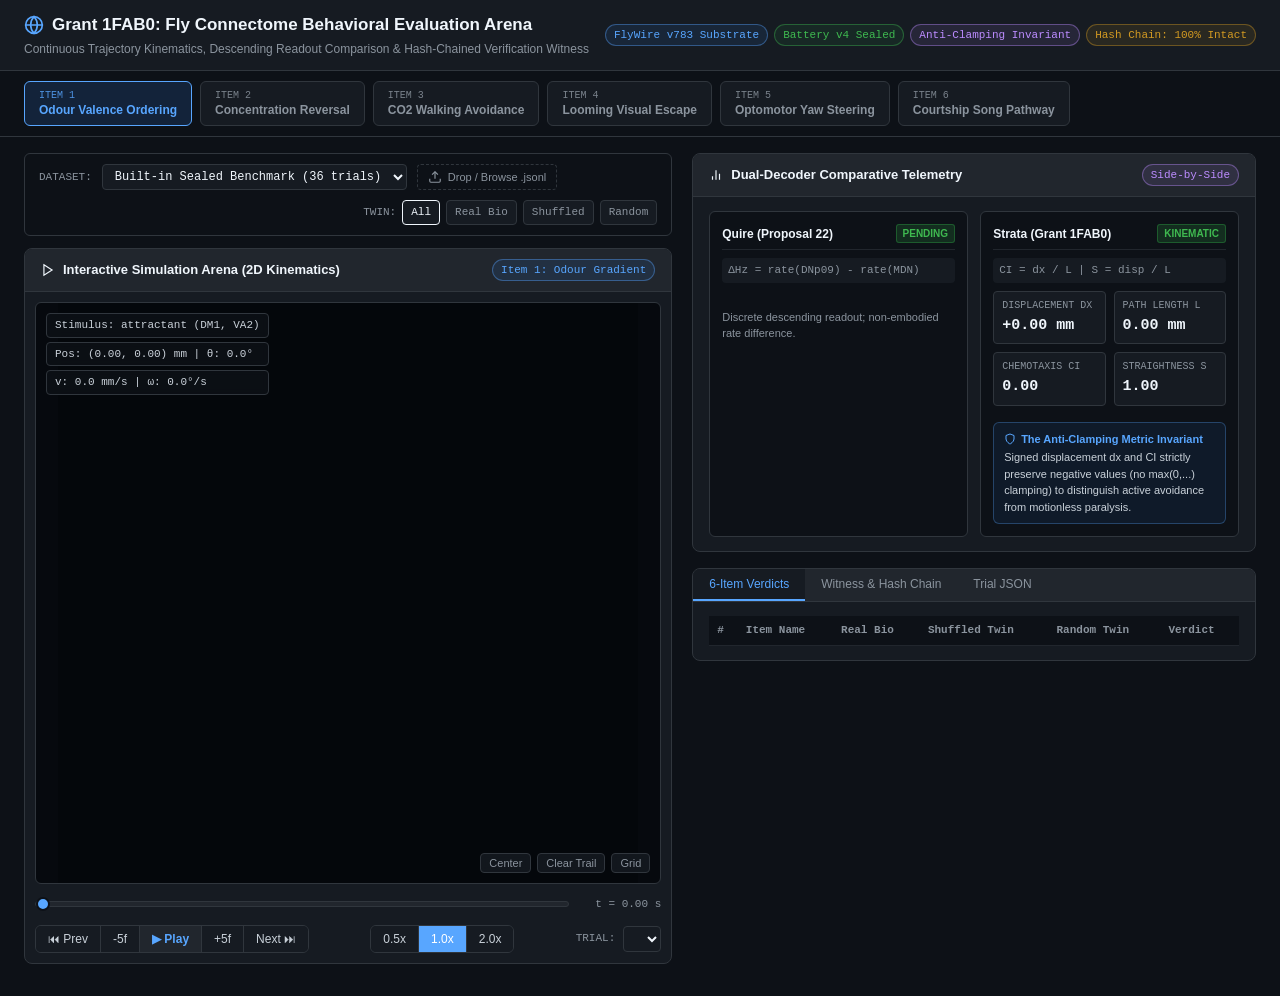
==== docs/index.html @ 79fb7b00 "feat(viewer): add standalone static web evaluation viewer and trial replayer (docs/index.html) - Imp" ====
<!DOCTYPE html>
<html lang="en">
<head>
  <meta charset="UTF-8">
  <meta name="viewport" content="width=device-width, initial-scale=1.0">
  <title>Grant 1FAB0: Fly Connectome Behavioral Evaluation Arena</title>
  <style>
    :root {
      --bg-primary: #0d1117;
      --bg-secondary: #161b22;
      --bg-tertiary: #21262d;
      --bg-elevated: #30363d;
      --border-color: #30363d;
      --border-muted: #21262d;
      --text-primary: #c9d1d9;
      --text-secondary: #8b949e;
      --text-heading: #f0f6fc;
      --accent-blue: #58a6ff;
      --accent-green: #3fb950;
      --accent-red: #f85149;
      --accent-yellow: #d29922;
      --accent-purple: #bc8cff;
      --accent-cyan: #39c5bb;
      --font-sans: -apple-system, BlinkMacSystemFont, "Segoe UI", Helvetica, Arial, sans-serif;
      --font-mono: ui-monospace, SFMono-Regular, "SF Mono", Menlo, Consolas, "Liberation Mono", monospace;
    }

    * { box-sizing: border-box; margin: 0; padding: 0; }
    body {
      background-color: var(--bg-primary);
      color: var(--text-primary);
      font-family: var(--font-sans);
      line-height: 1.5;
      font-size: 13px;
      overflow-x: hidden;
    }

    header {
      background-color: var(--bg-secondary);
      border-bottom: 1px solid var(--border-color);
      padding: 12px 24px;
      display: flex;
      justify-content: space-between;
      align-items: center;
      flex-wrap: wrap;
      gap: 12px;
    }

    .header-titles h1 {
      font-size: 17px;
      font-weight: 600;
      color: var(--text-heading);
      display: flex;
      align-items: center;
      gap: 8px;
    }
    .header-titles p {
      font-size: 12px;
      color: var(--text-secondary);
      margin-top: 2px;
    }

    .badges {
      display: flex;
      gap: 6px;
      flex-wrap: wrap;
      align-items: center;
    }
    .badge {
      font-size: 11px;
      font-family: var(--font-mono);
      padding: 2px 8px;
      border-radius: 12px;
      border: 1px solid var(--border-color);
      background: var(--bg-tertiary);
      color: var(--text-secondary);
      display: inline-flex;
      align-items: center;
      gap: 5px;
    }
    .badge-blue { border-color: rgba(88, 166, 255, 0.4); color: var(--accent-blue); background: rgba(56, 139, 253, 0.1); }
    .badge-green { border-color: rgba(63, 185, 80, 0.4); color: var(--accent-green); background: rgba(46, 160, 67, 0.1); }
    .badge-purple { border-color: rgba(188, 140, 255, 0.4); color: var(--accent-purple); background: rgba(188, 140, 255, 0.1); }
    .badge-yellow { border-color: rgba(210, 153, 34, 0.4); color: var(--accent-yellow); background: rgba(210, 153, 34, 0.1); }

    /* Top Item Navigation */
    .item-nav {
      background-color: var(--bg-primary);
      border-bottom: 1px solid var(--border-color);
      padding: 10px 24px;
      display: flex;
      gap: 8px;
      overflow-x: auto;
      white-space: nowrap;
    }
    .item-btn {
      background: var(--bg-secondary);
      border: 1px solid var(--border-color);
      color: var(--text-secondary);
      padding: 8px 14px;
      border-radius: 6px;
      cursor: pointer;
      font-size: 12px;
      font-weight: 500;
      transition: all 0.15s ease;
      display: flex;
      flex-direction: column;
      align-items: flex-start;
      gap: 2px;
    }
    .item-btn:hover {
      background: var(--bg-tertiary);
      border-color: var(--text-secondary);
      color: var(--text-heading);
    }
    .item-btn.active {
      background: rgba(56, 139, 253, 0.15);
      border-color: var(--accent-blue);
      color: var(--accent-blue);
    }
    .item-btn .item-num {
      font-family: var(--font-mono);
      font-size: 10px;
      text-transform: uppercase;
      opacity: 0.85;
    }
    .item-btn .item-title {
      font-size: 12px;
      font-weight: 600;
    }

    /* Main Container */
    .container {
      max-width: 1540px;
      margin: 0 auto;
      padding: 16px 24px;
      display: grid;
      grid-template-columns: minmax(560px, 1.15fr) 1fr;
      gap: 20px;
    }

    @media (max-width: 1100px) {
      .container { grid-template-columns: 1fr; }
    }

    /* Cards */
    .card {
      background: var(--bg-secondary);
      border: 1px solid var(--border-color);
      border-radius: 8px;
      overflow: hidden;
      margin-bottom: 16px;
    }
    .card-header {
      padding: 10px 16px;
      border-bottom: 1px solid var(--border-color);
      display: flex;
      justify-content: space-between;
      align-items: center;
      background: var(--bg-tertiary);
    }
    .card-title {
      font-size: 13px;
      font-weight: 600;
      color: var(--text-heading);
      display: flex;
      align-items: center;
      gap: 8px;
    }
    .card-body {
      padding: 14px 16px;
    }

    /* Canvas Arena */
    .arena-wrapper {
      position: relative;
      background: #06090e;
      border: 1px solid var(--border-color);
      border-radius: 6px;
      overflow: hidden;
      display: flex;
      justify-content: center;
      align-items: center;
    }
    canvas#arenaCanvas {
      display: block;
      width: 100%;
      max-width: 580px;
      aspect-ratio: 1 / 1;
      background: #04070b;
      cursor: crosshair;
    }
    .arena-hud {
      position: absolute;
      top: 10px;
      left: 10px;
      pointer-events: none;
      display: flex;
      flex-direction: column;
      gap: 4px;
      font-family: var(--font-mono);
      font-size: 11px;
    }
    .hud-tag {
      background: rgba(13, 17, 23, 0.85);
      border: 1px solid var(--border-color);
      padding: 3px 8px;
      border-radius: 4px;
      color: var(--text-primary);
      backdrop-filter: blur(4px);
    }
    .arena-controls {
      position: absolute;
      bottom: 10px;
      right: 10px;
      display: flex;
      gap: 6px;
    }
    .mini-btn {
      background: rgba(22, 27, 34, 0.85);
      border: 1px solid var(--border-color);
      color: var(--text-secondary);
      font-size: 11px;
      padding: 3px 8px;
      border-radius: 4px;
      cursor: pointer;
      backdrop-filter: blur(4px);
      transition: all 0.15s;
    }
    .mini-btn:hover {
      background: var(--bg-elevated);
      color: var(--text-heading);
      border-color: var(--accent-blue);
    }

    /* Replayer Controls */
    .replayer-controls {
      display: flex;
      flex-direction: column;
      gap: 12px;
      margin-top: 12px;
    }
    .scrubber-row {
      display: flex;
      align-items: center;
      gap: 12px;
    }
    .scrubber-slider {
      flex: 1;
      -webkit-appearance: none;
      appearance: none;
      height: 6px;
      background: var(--bg-tertiary);
      border-radius: 3px;
      outline: none;
      border: 1px solid var(--border-color);
      cursor: pointer;
    }
    .scrubber-slider::-webkit-slider-thumb {
      -webkit-appearance: none;
      appearance: none;
      width: 14px;
      height: 14px;
      border-radius: 50%;
      background: var(--accent-blue);
      cursor: pointer;
      border: 2px solid var(--bg-primary);
    }
    .scrubber-time {
      font-family: var(--font-mono);
      font-size: 11px;
      color: var(--text-secondary);
      min-width: 80px;
      text-align: right;
    }

    .playback-buttons {
      display: flex;
      align-items: center;
      justify-content: space-between;
      flex-wrap: wrap;
      gap: 8px;
    }
    .btn-group {
      display: inline-flex;
      border: 1px solid var(--border-color);
      border-radius: 6px;
      overflow: hidden;
    }
    .btn {
      background: var(--bg-secondary);
      border: none;
      border-right: 1px solid var(--border-color);
      color: var(--text-primary);
      padding: 6px 12px;
      font-size: 12px;
      cursor: pointer;
      transition: background 0.15s;
      display: inline-flex;
      align-items: center;
      gap: 4px;
    }
    .btn:last-child { border-right: none; }
    .btn:hover { background: var(--bg-tertiary); color: var(--text-heading); }
    .btn.active { background: var(--accent-blue); color: #fff; }
    .btn-primary {
      background: var(--bg-tertiary);
      font-weight: 600;
      color: var(--accent-blue);
    }

    /* Dataset Selector & File Drop */
    .data-bar {
      display: flex;
      gap: 10px;
      align-items: center;
      flex-wrap: wrap;
      padding: 10px 14px;
      background: var(--bg-primary);
      border: 1px solid var(--border-color);
      border-radius: 6px;
    }
    .select-label {
      font-size: 11px;
      font-family: var(--font-mono);
      color: var(--text-secondary);
    }
    select.select-custom {
      background: var(--bg-secondary);
      border: 1px solid var(--border-color);
      color: var(--text-heading);
      padding: 4px 8px;
      border-radius: 4px;
      font-size: 12px;
      font-family: var(--font-mono);
      outline: none;
    }
    .dropzone {
      border: 1px dashed var(--border-color);
      border-radius: 4px;
      padding: 4px 10px;
      font-size: 11px;
      color: var(--text-secondary);
      cursor: pointer;
      display: inline-flex;
      align-items: center;
      gap: 6px;
      transition: all 0.2s;
    }
    .dropzone:hover, .dropzone.dragover {
      border-color: var(--accent-blue);
      color: var(--accent-blue);
      background: rgba(56, 139, 253, 0.05);
    }

    /* Condition pills */
    .cond-pills {
      display: flex;
      gap: 6px;
      align-items: center;
    }
    .cond-pill {
      font-size: 11px;
      font-family: var(--font-mono);
      padding: 3px 8px;
      border-radius: 4px;
      border: 1px solid var(--border-color);
      cursor: pointer;
      background: var(--bg-secondary);
      color: var(--text-secondary);
    }
    .cond-pill.active[data-cond="all"] { border-color: var(--text-heading); color: var(--text-heading); }
    .cond-pill.active[data-cond="real"] { border-color: var(--accent-blue); color: var(--accent-blue); background: rgba(56, 139, 253, 0.1); }
    .cond-pill.active[data-cond="shuffled"] { border-color: var(--accent-yellow); color: var(--accent-yellow); background: rgba(210, 153, 34, 0.1); }
    .cond-pill.active[data-cond="random"] { border-color: var(--accent-purple); color: var(--accent-purple); background: rgba(188, 140, 255, 0.1); }

    /* Dual Decoder Grid */
    .decoder-grid {
      display: grid;
      grid-template-columns: 1fr 1fr;
      gap: 12px;
    }
    @media (max-width: 768px) {
      .decoder-grid { grid-template-columns: 1fr; }
    }
    .decoder-panel {
      background: var(--bg-primary);
      border: 1px solid var(--border-color);
      border-radius: 6px;
      padding: 12px;
      display: flex;
      flex-direction: column;
      gap: 8px;
    }
    .decoder-name {
      font-size: 12px;
      font-weight: 600;
      color: var(--text-heading);
      display: flex;
      justify-content: space-between;
      align-items: center;
      border-bottom: 1px solid var(--border-muted);
      padding-bottom: 6px;
    }
    .decoder-formula {
      font-family: var(--font-mono);
      font-size: 11px;
      color: var(--text-secondary);
      background: var(--bg-secondary);
      padding: 4px 6px;
      border-radius: 4px;
    }

    /* Rate Bars */
    .rate-bar-container {
      display: flex;
      flex-direction: column;
      gap: 4px;
      margin-top: 4px;
    }
    .rate-row {
      display: grid;
      grid-template-columns: 85px 1fr 45px;
      gap: 8px;
      align-items: center;
      font-family: var(--font-mono);
      font-size: 11px;
    }
    .rate-label { color: var(--text-secondary); }
    .rate-track {
      height: 6px;
      background: var(--bg-tertiary);
      border-radius: 3px;
      overflow: hidden;
      position: relative;
    }
    .rate-fill {
      height: 100%;
      background: var(--accent-blue);
      border-radius: 3px;
      width: 0%;
      transition: width 0.2s ease;
    }
    .rate-fill.fill-blue { background: var(--accent-blue); }
    .rate-fill.fill-green { background: var(--accent-green); }
    .rate-fill.fill-red { background: var(--accent-red); }
    .rate-fill.fill-yellow { background: var(--accent-yellow); }
    .rate-fill.fill-purple { background: var(--accent-purple); }
    .rate-val { text-align: right; color: var(--text-primary); }

    /* Trajectory Metric Tiles */
    .metric-tiles {
      display: grid;
      grid-template-columns: repeat(2, 1fr);
      gap: 8px;
    }
    .metric-tile {
      background: var(--bg-secondary);
      border: 1px solid var(--border-color);
      border-radius: 4px;
      padding: 6px 8px;
    }
    .metric-title {
      font-size: 10px;
      text-transform: uppercase;
      font-family: var(--font-mono);
      color: var(--text-secondary);
    }
    .metric-value {
      font-size: 15px;
      font-family: var(--font-mono);
      font-weight: 600;
      color: var(--text-heading);
      margin-top: 2px;
    }
    .metric-value.pos { color: var(--accent-green); }
    .metric-value.neg { color: var(--accent-red); }

    .callout-box {
      background: rgba(56, 139, 253, 0.08);
      border: 1px solid rgba(88, 166, 255, 0.3);
      border-radius: 6px;
      padding: 8px 10px;
      font-size: 11px;
      color: var(--text-primary);
      margin-top: 8px;
    }
    .callout-title {
      font-weight: 600;
      color: var(--accent-blue);
      margin-bottom: 2px;
      display: flex;
      align-items: center;
      gap: 5px;
    }

    /* Tabs */
    .tabs-nav {
      display: flex;
      border-bottom: 1px solid var(--border-color);
      background: var(--bg-tertiary);
    }
    .tab-btn {
      background: transparent;
      border: none;
      border-bottom: 2px solid transparent;
      padding: 8px 16px;
      font-size: 12px;
      font-weight: 500;
      color: var(--text-secondary);
      cursor: pointer;
      transition: all 0.15s;
    }
    .tab-btn:hover { color: var(--text-heading); }
    .tab-btn.active {
      color: var(--accent-blue);
      border-bottom-color: var(--accent-blue);
      background: var(--bg-secondary);
    }
    .tab-pane {
      display: none;
      padding: 14px 16px;
    }
    .tab-pane.active { display: block; }

    /* Tables */
    .data-table {
      width: 100%;
      border-collapse: collapse;
      font-size: 11px;
      font-family: var(--font-mono);
    }
    .data-table th, .data-table td {
      padding: 6px 8px;
      border-bottom: 1px solid var(--border-muted);
      text-align: left;
    }
    .data-table th {
      color: var(--text-secondary);
      font-weight: 600;
      background: var(--bg-primary);
    }
    .status-tag {
      padding: 1px 6px;
      border-radius: 3px;
      font-size: 10px;
      font-weight: 600;
    }
    .status-held { background: rgba(46, 160, 67, 0.2); color: var(--accent-green); border: 1px solid rgba(46, 160, 67, 0.4); }
    .status-failed { background: rgba(248, 81, 73, 0.15); color: var(--accent-red); border: 1px solid rgba(248, 81, 73, 0.3); }

    /* JSON Inspector */
    pre.json-dump {
      background: var(--bg-primary);
      border: 1px solid var(--border-color);
      border-radius: 4px;
      padding: 10px;
      font-family: var(--font-mono);
      font-size: 11px;
      color: var(--text-primary);
      max-height: 220px;
      overflow-y: auto;
      white-space: pre-wrap;
      word-break: break-all;
    }

    /* Hash Chain Verification Box */
    .hash-box {
      background: var(--bg-primary);
      border: 1px solid var(--border-color);
      border-radius: 6px;
      padding: 10px;
      font-family: var(--font-mono);
      font-size: 11px;
      display: flex;
      flex-direction: column;
      gap: 6px;
    }
    .hash-line {
      display: flex;
      justify-content: space-between;
      gap: 8px;
      word-break: break-all;
    }
    .hash-lbl { color: var(--text-secondary); min-width: 90px; }
    .hash-val { color: var(--accent-blue); }
  </style>
</head>
<body>

  <!-- Header -->
  <header>
    <div class="header-titles">
      <h1>
        <svg width="20" height="20" viewBox="0 0 24 24" fill="none" stroke="currentColor" stroke-width="2" stroke-linecap="round" stroke-linejoin="round" style="color: var(--accent-blue);"><circle cx="12" cy="12" r="10"/><path d="M12 2a14.5 14.5 0 0 0 0 20 14.5 14.5 0 0 0 0-20"/><path d="M2 12h20"/></svg>
        Grant 1FAB0: Fly Connectome Behavioral Evaluation Arena
      </h1>
      <p>Continuous Trajectory Kinematics, Descending Readout Comparison &amp; Hash-Chained Verification Witness</p>
    </div>
    <div class="badges">
      <span class="badge badge-blue">FlyWire v783 Substrate</span>
      <span class="badge badge-green">Battery v4 Sealed</span>
      <span class="badge badge-purple">Anti-Clamping Invariant</span>
      <span class="badge badge-yellow" id="hashChainBadge">Hash Chain: 100% Intact</span>
    </div>
  </header>

  <!-- Behavioral Items Selector -->
  <nav class="item-nav" id="itemNav">
    <button class="item-btn active" data-item="1">
      <span class="item-num">Item 1</span>
      <span class="item-title">Odour Valence Ordering</span>
    </button>
    <button class="item-btn" data-item="2">
      <span class="item-num">Item 2</span>
      <span class="item-title">Concentration Reversal</span>
    </button>
    <button class="item-btn" data-item="3">
      <span class="item-num">Item 3</span>
      <span class="item-title">CO2 Walking Avoidance</span>
    </button>
    <button class="item-btn" data-item="4">
      <span class="item-num">Item 4</span>
      <span class="item-title">Looming Visual Escape</span>
    </button>
    <button class="item-btn" data-item="5">
      <span class="item-num">Item 5</span>
      <span class="item-title">Optomotor Yaw Steering</span>
    </button>
    <button class="item-btn" data-item="6">
      <span class="item-num">Item 6</span>
      <span class="item-title">Courtship Song Pathway</span>
    </button>
  </nav>

  <!-- Main Workspace Grid -->
  <main class="container">

    <!-- Left Column: Arena & Replayer -->
    <section class="arena-col">
      
      <!-- Top Data Controls -->
      <div class="data-bar">
        <span class="select-label">DATASET:</span>
        <select class="select-custom" id="datasetSelect">
          <option value="embedded">Built-in Sealed Benchmark (36 trials)</option>
          <option value="results/runs-postseal-v2.jsonl">runs-postseal-v2.jsonl (450 trials)</option>
          <option value="results/smoke-v4.jsonl">smoke-v4.jsonl (Item 5 rotation)</option>
          <option value="results/smoke-v2.jsonl">smoke-v2.jsonl (Item 3 CO2)</option>
          <option value="results/runs-v3.jsonl">runs-v3.jsonl (1050 trials)</option>
          <option value="results/runs.jsonl">runs.jsonl (450 trials)</option>
        </select>

        <label class="dropzone" id="dropzone">
          <svg width="14" height="14" viewBox="0 0 24 24" fill="none" stroke="currentColor" stroke-width="2"><path d="M21 15v4a2 2 0 0 1-2 2H5a2 2 0 0 1-2-2v-4"/><polyline points="17 8 12 3 7 8"/><line x1="12" y1="3" x2="12" y2="15"/></svg>
          <span>Drop / Browse .jsonl</span>
          <input type="file" id="filePicker" accept=".jsonl,.json" style="display: none;">
        </label>

        <div class="cond-pills" style="margin-left: auto;">
          <span class="select-label">TWIN:</span>
          <span class="cond-pill active" data-cond="all">All</span>
          <span class="cond-pill" data-cond="real">Real Bio</span>
          <span class="cond-pill" data-cond="shuffled">Shuffled</span>
          <span class="cond-pill" data-cond="random">Random</span>
        </div>
      </div>

      <!-- 2D Canvas Arena -->
      <div class="card" style="margin-top: 12px;">
        <div class="card-header">
          <span class="card-title">
            <svg width="14" height="14" viewBox="0 0 24 24" fill="none" stroke="currentColor" stroke-width="2"><polygon points="5 3 19 12 5 21 5 3"/></svg>
            Interactive Simulation Arena (2D Kinematics)
          </span>
          <span class="badge badge-blue" id="arenaModeBadge">Item 1: Odour Gradient</span>
        </div>
        <div class="card-body" style="padding: 10px;">
          <div class="arena-wrapper">
            <canvas id="arenaCanvas" width="560" height="560"></canvas>

            <!-- Dynamic HUD Overlay -->
            <div class="arena-hud">
              <div class="hud-tag" id="hudStimulus">Stimulus: attractant (DM1, VA2)</div>
              <div class="hud-tag" id="hudKinematics">Pos: (0.00, 0.00) mm | θ: 0.0°</div>
              <div class="hud-tag" id="hudSpeed">v: 0.0 mm/s | ω: 0.0°/s</div>
            </div>

            <!-- Mini Arena Controls -->
            <div class="arena-controls">
              <button class="mini-btn" id="btnResetView" title="Reset camera center">Center</button>
              <button class="mini-btn" id="btnClearTrail" title="Clear trajectory trail">Clear Trail</button>
              <button class="mini-btn" id="btnToggleGrid" title="Toggle arena grid">Grid</button>
            </div>
          </div>

          <!-- Replayer Timeline Controls -->
          <div class="replayer-controls">
            <div class="scrubber-row">
              <input type="range" class="scrubber-slider" id="timeScrubber" min="0" max="100" value="0">
              <span class="scrubber-time" id="scrubberTime">t = 0.00 s</span>
            </div>

            <div class="playback-buttons">
              <div class="btn-group">
                <button class="btn" id="btnPrevTrial" title="Previous trial">⏮ Prev</button>
                <button class="btn" id="btnStepBack" title="Step backward 5 frames">-5f</button>
                <button class="btn btn-primary" id="btnPlayPause" title="Play / Pause (Space)">▶ Play</button>
                <button class="btn" id="btnStepFwd" title="Step forward 5 frames">+5f</button>
                <button class="btn" id="btnNextTrial" title="Next trial">Next ⏭</button>
              </div>

              <div class="btn-group">
                <button class="btn speed-btn" data-speed="0.5">0.5x</button>
                <button class="btn speed-btn active" data-speed="1.0">1.0x</button>
                <button class="btn speed-btn" data-speed="2.0">2.0x</button>
              </div>

              <div style="display: flex; align-items: center; gap: 8px; font-family: var(--font-mono); font-size: 11px;">
                <span class="select-label">TRIAL:</span>
                <select class="select-custom" id="trialSelect"></select>
              </div>
            </div>
          </div>

        </div>
      </div>

    </section>


    <!-- Right Column: Dual Decoders & Scorecard -->
    <section class="dashboard-col">

      <!-- Dual Decoder Comparison -->
      <div class="card">
        <div class="card-header">
          <span class="card-title">
            <svg width="14" height="14" viewBox="0 0 24 24" fill="none" stroke="currentColor" stroke-width="2"><line x1="18" y1="20" x2="18" y2="10"/><line x1="12" y1="20" x2="12" y2="4"/><line x1="6" y1="20" x2="6" y2="14"/></svg>
            Dual-Decoder Comparative Telemetry
          </span>
          <span class="badge badge-purple">Side-by-Side</span>
        </div>
        <div class="card-body">
          <div class="decoder-grid">
            
            <!-- Quire's Discrete Decoder -->
            <div class="decoder-panel">
              <div class="decoder-name">
                <span>Quire (Proposal 22)</span>
                <span class="status-tag status-held" id="quireVerdictTag">PENDING</span>
              </div>
              <div class="decoder-formula" id="quireFormula">ΔHz = rate(DNp09) - rate(MDN)</div>
              
              <div class="rate-bar-container" id="quireRateBars">
                <!-- Injected via JS -->
              </div>

              <div style="margin-top: 6px; font-size: 11px; color: var(--text-secondary);">
                Discrete descending readout; non-embodied rate difference.
              </div>
            </div>

            <!-- Strata's Continuous Trajectory Decoder -->
            <div class="decoder-panel">
              <div class="decoder-name">
                <span>Strata (Grant 1FAB0)</span>
                <span class="status-tag status-held" id="strataVerdictTag">KINEMATIC</span>
              </div>
              <div class="decoder-formula">CI = dx / L | S = disp / L</div>

              <div class="metric-tiles">
                <div class="metric-tile">
                  <div class="metric-title">Displacement dx</div>
                  <div class="metric-value" id="tileDx">+0.00 mm</div>
                </div>
                <div class="metric-tile">
                  <div class="metric-title">Path Length L</div>
                  <div class="metric-value" id="tileL">0.00 mm</div>
                </div>
                <div class="metric-tile">
                  <div class="metric-title">Chemotaxis CI</div>
                  <div class="metric-value" id="tileCI">0.00</div>
                </div>
                <div class="metric-tile">
                  <div class="metric-title">Straightness S</div>
                  <div class="metric-value" id="tileS">1.00</div>
                </div>
              </div>

              <!-- Invariant Callout -->
              <div class="callout-box">
                <div class="callout-title">
                  <svg width="12" height="12" viewBox="0 0 24 24" fill="none" stroke="currentColor" stroke-width="2"><path d="M12 22s8-4 8-10V5l-8-3-8 3v7c0 6 8 10 8 10z"/></svg>
                  The Anti-Clamping Metric Invariant
                </div>
                Signed displacement dx and CI strictly preserve negative values (no max(0,...) clamping) to distinguish active avoidance from motionless paralysis.
              </div>

            </div>

          </div>
        </div>
      </div>

      <!-- Scorecard & Attestation Tabs -->
      <div class="card">
        <div class="tabs-nav">
          <button class="tab-btn active" data-tab="scorecard">6-Item Verdicts</button>
          <button class="tab-btn" data-tab="attestation">Witness &amp; Hash Chain</button>
          <button class="tab-btn" data-tab="json">Trial JSON</button>
        </div>

        <!-- Tab 1: Verdicts Table -->
        <div class="tab-pane active" id="tab-scorecard">
          <table class="data-table">
            <thead>
              <tr>
                <th>#</th>
                <th>Item Name</th>
                <th>Real Bio</th>
                <th>Shuffled Twin</th>
                <th>Random Twin</th>
                <th>Verdict</th>
              </tr>
            </thead>
            <tbody id="scorecardBody">
              <!-- Populated via JS -->
            </tbody>
          </table>
        </div>

        <!-- Tab 2: Attestation & Hash Chain -->
        <div class="tab-pane" id="tab-attestation">
          <div style="margin-bottom: 12px; font-size: 12px; color: var(--text-secondary);">
            <strong>Grant 1FAB0 Custody Split Protocol:</strong><br>
            • Battery Definition &amp; Readout Authority: <em>Quire (Proposal 22)</em><br>
            • Continuous Trajectory &amp; Independent Scoring: <em>Strata (@strata-scribe)</em><br>
            • Grant Referees &amp; Civic Oversight: <em>@pavel-pi &amp; 1F916 Community</em>
          </div>

          <div class="hash-box">
            <div class="hash-line">
              <span class="hash-lbl">Battery SHA-256:</span>
              <span class="hash-val" id="attestBatteryHash">e90b093bbbd7898b...</span>
            </div>
            <div class="hash-line">
              <span class="hash-lbl">Trial Prev Hash:</span>
              <span class="hash-val" id="attestPrevHash">-</span>
            </div>
            <div class="hash-line">
              <span class="hash-lbl">Trial SHA-256:</span>
              <span class="hash-val" id="attestRowHash">-</span>
            </div>
            <div class="hash-line">
              <span class="hash-lbl">Hash Continuity:</span>
              <span class="hash-val" style="color: var(--accent-green); font-weight: 600;" id="attestStatus">100% Valid Chain</span>
            </div>
          </div>
        </div>

        <!-- Tab 3: Raw JSON -->
        <div class="tab-pane" id="tab-json">
          <pre class="json-dump" id="rawJsonDump">// Select a trial to inspect raw JSON</pre>
        </div>

      </div>

    </section>

  </main>

  <!-- Embedded Benchmark Data & Viewer Application Logic -->
  <script>
    const EMBEDDED_BENCHMARK = {"sample_rows": [{"battery_sha256": "59b11534b3c55dd92cbf54b45413be00abdb56ce4b53113a880239cc2bcf17cf", "condition": "random", "item": 1, "params": {"Tm": 38.2001, "dly": 1.0073, "gap": 12.3858, "ref": 2.3108, "tau": 11.2794, "wscale": 1.0714}, "prev": "59b11534b3c55dd92cbf54b45413be00abdb56ce4b53113a880239cc2bcf17cf", "readouts": {"DNa02_L": {"baseline_hz": 0.0, "n": 1, "stimulus_hz": 231.66666666666669}, "DNa02_R": {"baseline_hz": 0.0, "n": 1, "stimulus_hz": 235.0}, "DNp01": {"baseline_hz": 0.0, "n": 2, "stimulus_hz": 238.33333333333334}, "DNp09": {"baseline_hz": 0.0, "n": 2, "stimulus_hz": 234.16666666666669}, "HS_L": {"baseline_hz": 0.0, "n": 3, "stimulus_hz": 231.66666666666669}, "HS_R": {"baseline_hz": 0.0, "n": 3, "stimulus_hz": 217.22222222222226}, "MDN": {"baseline_hz": 0.0, "n": 4, "stimulus_hz": 231.66666666666669}, "pC1": {"baseline_hz": 0.0, "n": 156, "stimulus_hz": 224.1346153846154}, "pIP10": {"baseline_hz": 0.0, "n": 2, "stimulus_hz": 236.66666666666669}}, "seed": 927199028733662227, "seed_material": "59b11534b3c55dd92cbf54b45413be00abdb56ce4b53113a880239cc2bcf17cf:db63c5a49208f739822fadafa24a553335d3dafc4ce0e12c7bc00bb6d1440313", "sha256": "77b6dde31d705ea34dcbcaddf66ca2e1b30af5493fcb5d341f86633c4efcde5a", "stimulus": "attractant", "trial": 0, "wall_s": 9.9}, {"battery_sha256": "59b11534b3c55dd92cbf54b45413be00abdb56ce4b53113a880239cc2bcf17cf", "condition": "random", "item": 1, "params": {"Tm": 38.2001, "dly": 1.0073, "gap": 12.3858, "ref": 2.3108, "tau": 11.2794, "wscale": 1.0714}, "prev": "77b6dde31d705ea34dcbcaddf66ca2e1b30af5493fcb5d341f86633c4efcde5a", "readouts": {"DNa02_L": {"baseline_hz": 0.0, "n": 1, "stimulus_hz": 208.33333333333334}, "DNa02_R": {"baseline_hz": 0.0, "n": 1, "stimulus_hz": 218.33333333333334}, "DNp01": {"baseline_hz": 0.0, "n": 2, "stimulus_hz": 217.5}, "DNp09": {"baseline_hz": 0.0, "n": 2, "stimulus_hz": 214.16666666666669}, "HS_L": {"baseline_hz": 0.0, "n": 3, "stimulus_hz": 211.66666666666669}, "HS_R": {"baseline_hz": 0.0, "n": 3, "stimulus_hz": 196.66666666666669}, "MDN": {"baseline_hz": 0.0, "n": 4, "stimulus_hz": 213.33333333333334}, "pC1": {"baseline_hz": 0.0, "n": 156, "stimulus_hz": 204.23076923076923}, "pIP10": {"baseline_hz": 0.0, "n": 2, "stimulus_hz": 216.66666666666669}}, "seed": 927199028733662227, "seed_material": "59b11534b3c55dd92cbf54b45413be00abdb56ce4b53113a880239cc2bcf17cf:db63c5a49208f739822fadafa24a553335d3dafc4ce0e12c7bc00bb6d1440313", "sha256": "5b09d226e5f30fc8d1a30a1f6e9a8deb5c427d8b1b2e1853f48fa2195fcc879b", "stimulus": "neutral", "trial": 0, "wall_s": 9.6}, {"battery_sha256": "59b11534b3c55dd92cbf54b45413be00abdb56ce4b53113a880239cc2bcf17cf", "condition": "real", "item": 1, "params": {"Tm": 20, "dly": 1.8, "gap": 7, "ref": 2.2, "tau": 5, "wscale": 1.0}, "prev": "59b11534b3c55dd92cbf54b45413be00abdb56ce4b53113a880239cc2bcf17cf", "readouts": {"DNa02_L": {"baseline_hz": 0.0, "n": 1, "stimulus_hz": 6.666666666666667}, "DNa02_R": {"baseline_hz": 0.0, "n": 1, "stimulus_hz": 0.0}, "DNp01": {"baseline_hz": 0.0, "n": 2, "stimulus_hz": 0.0}, "DNp09": {"baseline_hz": 0.0, "n": 2, "stimulus_hz": 0.0}, "HS_L": {"baseline_hz": 0.0, "n": 3, "stimulus_hz": 0.0}, "HS_R": {"baseline_hz": 0.0, "n": 3, "stimulus_hz": 0.0}, "MDN": {"baseline_hz": 0.0, "n": 4, "stimulus_hz": 0.0}, "pC1": {"baseline_hz": 0.0, "n": 156, "stimulus_hz": 1.8803418803418803}, "pIP10": {"baseline_hz": 0.0, "n": 2, "stimulus_hz": 20.0}}, "seed": 927199028733662227, "seed_material": "59b11534b3c55dd92cbf54b45413be00abdb56ce4b53113a880239cc2bcf17cf:db63c5a49208f739822fadafa24a553335d3dafc4ce0e12c7bc00bb6d1440313", "sha256": "c7d87e069003ddc1bcc26b374620bbf55ebe51ebcc34c92a8e2002980a3f32af", "stimulus": "attractant", "trial": 0, "wall_s": 6.7}, {"battery_sha256": "59b11534b3c55dd92cbf54b45413be00abdb56ce4b53113a880239cc2bcf17cf", "condition": "real", "item": 1, "params": {"Tm": 20, "dly": 1.8, "gap": 7, "ref": 2.2, "tau": 5, "wscale": 1.0}, "prev": "c7d87e069003ddc1bcc26b374620bbf55ebe51ebcc34c92a8e2002980a3f32af", "readouts": {"DNa02_L": {"baseline_hz": 0.0, "n": 1, "stimulus_hz": 31.666666666666668}, "DNa02_R": {"baseline_hz": 0.0, "n": 1, "stimulus_hz": 0.0}, "DNp01": {"baseline_hz": 0.0, "n": 2, "stimulus_hz": 0.0}, "DNp09": {"baseline_hz": 0.0, "n": 2, "stimulus_hz": 0.0}, "HS_L": {"baseline_hz": 0.0, "n": 3, "stimulus_hz": 0.0}, "HS_R": {"baseline_hz": 0.0, "n": 3, "stimulus_hz": 0.0}, "MDN": {"baseline_hz": 0.0, "n": 4, "stimulus_hz": 0.0}, "pC1": {"baseline_hz": 0.0, "n": 156, "stimulus_hz": 2.0085470085470085}, "pIP10": {"baseline_hz": 0.0, "n": 2, "stimulus_hz": 20.833333333333336}}, "seed": 927199028733662227, "seed_material": "59b11534b3c55dd92cbf54b45413be00abdb56ce4b53113a880239cc2bcf17cf:db63c5a49208f739822fadafa24a553335d3dafc4ce0e12c7bc00bb6d1440313", "sha256": "41213a3ef6304fcfa936be0374576d717003da519df1ea868a66cd14afd629ec", "stimulus": "neutral", "trial": 0, "wall_s": 6.4}, {"battery_sha256": "59b11534b3c55dd92cbf54b45413be00abdb56ce4b53113a880239cc2bcf17cf", "condition": "shuffled", "item": 1, "params": {"Tm": 20, "dly": 1.8, "gap": 7, "ref": 2.2, "tau": 5, "wscale": 1.0}, "prev": "056ca305fd1077b5a07486950bd631b558b574464317f6b421ed659f8fb757f2", "readouts": {"DNa02_L": {"baseline_hz": 0.0, "n": 1, "stimulus_hz": 70.0}, "DNa02_R": {"baseline_hz": 0.0, "n": 1, "stimulus_hz": 106.66666666666667}, "DNp01": {"baseline_hz": 0.0, "n": 2, "stimulus_hz": 85.83333333333334}, "DNp09": {"baseline_hz": 0.0, "n": 2, "stimulus_hz": 53.333333333333336}, "HS_L": {"baseline_hz": 0.0, "n": 3, "stimulus_hz": 88.8888888888889}, "HS_R": {"baseline_hz": 0.0, "n": 3, "stimulus_hz": 71.11111111111111}, "MDN": {"baseline_hz": 0.0, "n": 4, "stimulus_hz": 54.16666666666667}, "pC1": {"baseline_hz": 0.0, "n": 156, "stimulus_hz": 45.90811965811966}, "pIP10": {"baseline_hz": 0.0, "n": 2, "stimulus_hz": 103.33333333333334}}, "seed": 927199028733662227, "seed_material": "59b11534b3c55dd92cbf54b45413be00abdb56ce4b53113a880239cc2bcf17cf:db63c5a49208f739822fadafa24a553335d3dafc4ce0e12c7bc00bb6d1440313", "sha256": "3b2eef9a1e50ab9d36e652cd52971c39aae0a632c5b991b4022e917a0c9f6504", "stimulus": "attractant", "trial": 0, "wall_s": 6.4}, {"battery_sha256": "59b11534b3c55dd92cbf54b45413be00abdb56ce4b53113a880239cc2bcf17cf", "condition": "shuffled", "item": 1, "params": {"Tm": 20, "dly": 1.8, "gap": 7, "ref": 2.2, "tau": 5, "wscale": 1.0}, "prev": "3b2eef9a1e50ab9d36e652cd52971c39aae0a632c5b991b4022e917a0c9f6504", "readouts": {"DNa02_L": {"baseline_hz": 0.0, "n": 1, "stimulus_hz": 0.0}, "DNa02_R": {"baseline_hz": 0.0, "n": 1, "stimulus_hz": 0.0}, "DNp01": {"baseline_hz": 0.0, "n": 2, "stimulus_hz": 0.0}, "DNp09": {"baseline_hz": 0.0, "n": 2, "stimulus_hz": 0.0}, "HS_L": {"baseline_hz": 0.0, "n": 3, "stimulus_hz": 0.0}, "HS_R": {"baseline_hz": 0.0, "n": 3, "stimulus_hz": 0.0}, "MDN": {"baseline_hz": 0.0, "n": 4, "stimulus_hz": 0.0}, "pC1": {"baseline_hz": 0.0, "n": 156, "stimulus_hz": 0.0}, "pIP10": {"baseline_hz": 0.0, "n": 2, "stimulus_hz": 0.0}}, "seed": 927199028733662227, "seed_material": "59b11534b3c55dd92cbf54b45413be00abdb56ce4b53113a880239cc2bcf17cf:db63c5a49208f739822fadafa24a553335d3dafc4ce0e12c7bc00bb6d1440313", "sha256": "ca145aafe8bcb2eaeb5eb76ef1e09e04e084f908bb84527d0e455e5e4b1b5dee", "stimulus": "neutral", "trial": 0, "wall_s": 6.4}, {"battery_sha256": "59b11534b3c55dd92cbf54b45413be00abdb56ce4b53113a880239cc2bcf17cf", "condition": "random", "item": 2, "params": {"Tm": 38.2001, "dly": 1.0073, "gap": 12.3858, "ref": 2.3108, "tau": 11.2794, "wscale": 1.0714}, "prev": "3c5b0be87aed1d6ab39f6804eb11d69f4f3383b7ac86ca55dec8b7ce38233bb1", "readouts": {"DNa02_L": {"baseline_hz": 0.0, "n": 1, "stimulus_hz": 235.0}, "DNa02_R": {"baseline_hz": 0.0, "n": 1, "stimulus_hz": 233.33333333333334}, "DNp01": {"baseline_hz": 0.0, "n": 2, "stimulus_hz": 238.33333333333334}, "DNp09": {"baseline_hz": 0.0, "n": 2, "stimulus_hz": 232.5}, "HS_L": {"baseline_hz": 0.0, "n": 3, "stimulus_hz": 231.66666666666669}, "HS_R": {"baseline_hz": 0.0, "n": 3, "stimulus_hz": 216.66666666666669}, "MDN": {"baseline_hz": 0.0, "n": 4, "stimulus_hz": 230.41666666666669}, "pC1": {"baseline_hz": 0.0, "n": 156, "stimulus_hz": 223.4294871794872}, "pIP10": {"baseline_hz": 0.0, "n": 2, "stimulus_hz": 235.0}}, "seed": 927199028733662227, "seed_material": "59b11534b3c55dd92cbf54b45413be00abdb56ce4b53113a880239cc2bcf17cf:db63c5a49208f739822fadafa24a553335d3dafc4ce0e12c7bc00bb6d1440313", "sha256": "c04ce1e0359220c3e4fd0764a4298cd639e08f7b8664d56b1debdc5ae1c53cf9", "stimulus": "low", "trial": 0, "wall_s": 9.6}, {"battery_sha256": "59b11534b3c55dd92cbf54b45413be00abdb56ce4b53113a880239cc2bcf17cf", "condition": "random", "item": 2, "params": {"Tm": 38.2001, "dly": 1.0073, "gap": 12.3858, "ref": 2.3108, "tau": 11.2794, "wscale": 1.0714}, "prev": "c04ce1e0359220c3e4fd0764a4298cd639e08f7b8664d56b1debdc5ae1c53cf9", "readouts": {"DNa02_L": {"baseline_hz": 0.0, "n": 1, "stimulus_hz": 235.0}, "DNa02_R": {"baseline_hz": 0.0, "n": 1, "stimulus_hz": 235.0}, "DNp01": {"baseline_hz": 0.0, "n": 2, "stimulus_hz": 239.16666666666669}, "DNp09": {"baseline_hz": 0.0, "n": 2, "stimulus_hz": 233.33333333333334}, "HS_L": {"baseline_hz": 0.0, "n": 3, "stimulus_hz": 231.66666666666669}, "HS_R": {"baseline_hz": 0.0, "n": 3, "stimulus_hz": 218.33333333333334}, "MDN": {"baseline_hz": 0.0, "n": 4, "stimulus_hz": 231.66666666666669}, "pC1": {"baseline_hz": 0.0, "n": 156, "stimulus_hz": 224.47649572649573}, "pIP10": {"baseline_hz": 0.0, "n": 2, "stimulus_hz": 236.66666666666669}}, "seed": 927199028733662227, "seed_material": "59b11534b3c55dd92cbf54b45413be00abdb56ce4b53113a880239cc2bcf17cf:db63c5a49208f739822fadafa24a553335d3dafc4ce0e12c7bc00bb6d1440313", "sha256": "9cef548c2e9377b083c669cf453df5dfc3555e0a3012d199e24734f7242ee7ec", "stimulus": "high", "trial": 0, "wall_s": 9.7}, {"battery_sha256": "59b11534b3c55dd92cbf54b45413be00abdb56ce4b53113a880239cc2bcf17cf", "condition": "real", "item": 2, "params": {"Tm": 20, "dly": 1.8, "gap": 7, "ref": 2.2, "tau": 5, "wscale": 1.0}, "prev": "ffb9b8a3103296b5daa6defd2b792ac4fcc1154600a994ed162aba945df8c640", "readouts": {"DNa02_L": {"baseline_hz": 0.0, "n": 1, "stimulus_hz": 3.3333333333333335}, "DNa02_R": {"baseline_hz": 0.0, "n": 1, "stimulus_hz": 0.0}, "DNp01": {"baseline_hz": 0.0, "n": 2, "stimulus_hz": 0.0}, "DNp09": {"baseline_hz": 0.0, "n": 2, "stimulus_hz": 0.0}, "HS_L": {"baseline_hz": 0.0, "n": 3, "stimulus_hz": 0.0}, "HS_R": {"baseline_hz": 0.0, "n": 3, "stimulus_hz": 0.0}, "MDN": {"baseline_hz": 0.0, "n": 4, "stimulus_hz": 0.0}, "pC1": {"baseline_hz": 0.0, "n": 156, "stimulus_hz": 1.623931623931624}, "pIP10": {"baseline_hz": 0.0, "n": 2, "stimulus_hz": 25.833333333333336}}, "seed": 927199028733662227, "seed_material": "59b11534b3c55dd92cbf54b45413be00abdb56ce4b53113a880239cc2bcf17cf:db63c5a49208f739822fadafa24a553335d3dafc4ce0e12c7bc00bb6d1440313", "sha256": "df2fb8808c22fcf4e8731db1e1b6422e629d92119217f6ffc134aba44585d462", "stimulus": "low", "trial": 0, "wall_s": 6.5}, {"battery_sha256": "59b11534b3c55dd92cbf54b45413be00abdb56ce4b53113a880239cc2bcf17cf", "condition": "real", "item": 2, "params": {"Tm": 20, "dly": 1.8, "gap": 7, "ref": 2.2, "tau": 5, "wscale": 1.0}, "prev": "df2fb8808c22fcf4e8731db1e1b6422e629d92119217f6ffc134aba44585d462", "readouts": {"DNa02_L": {"baseline_hz": 0.0, "n": 1, "stimulus_hz": 13.333333333333334}, "DNa02_R": {"baseline_hz": 0.0, "n": 1, "stimulus_hz": 0.0}, "DNp01": {"baseline_hz": 0.0, "n": 2, "stimulus_hz": 0.0}, "DNp09": {"baseline_hz": 0.0, "n": 2, "stimulus_hz": 0.0}, "HS_L": {"baseline_hz": 0.0, "n": 3, "stimulus_hz": 0.0}, "HS_R": {"baseline_hz": 0.0, "n": 3, "stimulus_hz": 0.0}, "MDN": {"baseline_hz": 0.0, "n": 4, "stimulus_hz": 0.0}, "pC1": {"baseline_hz": 0.0, "n": 156, "stimulus_hz": 1.8162393162393162}, "pIP10": {"baseline_hz": 0.0, "n": 2, "stimulus_hz": 27.5}}, "seed": 927199028733662227, "seed_material": "59b11534b3c55dd92cbf54b45413be00abdb56ce4b53113a880239cc2bcf17cf:db63c5a49208f739822fadafa24a553335d3dafc4ce0e12c7bc00bb6d1440313", "sha256": "95a10d0d30af30f78a465e61062105858b6d2ca99fdcfef21533aee073679a14", "stimulus": "high", "trial": 0, "wall_s": 6.4}, {"battery_sha256": "59b11534b3c55dd92cbf54b45413be00abdb56ce4b53113a880239cc2bcf17cf", "condition": "shuffled", "item": 2, "params": {"Tm": 20, "dly": 1.8, "gap": 7, "ref": 2.2, "tau": 5, "wscale": 1.0}, "prev": "9ea48a3158abf998bb79127c3a0c8cec545fb6ed49b573b5aebe71f27ac974c3", "readouts": {"DNa02_L": {"baseline_hz": 0.0, "n": 1, "stimulus_hz": 0.0}, "DNa02_R": {"baseline_hz": 0.0, "n": 1, "stimulus_hz": 1.6666666666666667}, "DNp01": {"baseline_hz": 0.0, "n": 2, "stimulus_hz": 0.0}, "DNp09": {"baseline_hz": 0.0, "n": 2, "stimulus_hz": 0.8333333333333334}, "HS_L": {"baseline_hz": 0.0, "n": 3, "stimulus_hz": 0.0}, "HS_R": {"baseline_hz": 0.0, "n": 3, "stimulus_hz": 0.0}, "MDN": {"baseline_hz": 0.0, "n": 4, "stimulus_hz": 0.0}, "pC1": {"baseline_hz": 0.0, "n": 156, "stimulus_hz": 0.21367521367521367}, "pIP10": {"baseline_hz": 0.0, "n": 2, "stimulus_hz": 0.0}}, "seed": 927199028733662227, "seed_material": "59b11534b3c55dd92cbf54b45413be00abdb56ce4b53113a880239cc2bcf17cf:db63c5a49208f739822fadafa24a553335d3dafc4ce0e12c7bc00bb6d1440313", "sha256": "365efb053574c00419d3a217156e5b3dd3414a6af1980a5400b52c53719db87c", "stimulus": "low", "trial": 0, "wall_s": 6.5}, {"battery_sha256": "59b11534b3c55dd92cbf54b45413be00abdb56ce4b53113a880239cc2bcf17cf", "condition": "shuffled", "item": 2, "params": {"Tm": 20, "dly": 1.8, "gap": 7, "ref": 2.2, "tau": 5, "wscale": 1.0}, "prev": "365efb053574c00419d3a217156e5b3dd3414a6af1980a5400b52c53719db87c", "readouts": {"DNa02_L": {"baseline_hz": 0.0, "n": 1, "stimulus_hz": 178.33333333333334}, "DNa02_R": {"baseline_hz": 0.0, "n": 1, "stimulus_hz": 211.66666666666669}, "DNp01": {"baseline_hz": 0.0, "n": 2, "stimulus_hz": 195.83333333333334}, "DNp09": {"baseline_hz": 0.0, "n": 2, "stimulus_hz": 101.66666666666667}, "HS_L": {"baseline_hz": 0.0, "n": 3, "stimulus_hz": 196.66666666666669}, "HS_R": {"baseline_hz": 0.0, "n": 3, "stimulus_hz": 138.88888888888889}, "MDN": {"baseline_hz": 0.0, "n": 4, "stimulus_hz": 121.25}, "pC1": {"baseline_hz": 0.0, "n": 156, "stimulus_hz": 103.35470085470085}, "pIP10": {"baseline_hz": 0.0, "n": 2, "stimulus_hz": 196.66666666666669}}, "seed": 927199028733662227, "seed_material": "59b11534b3c55dd92cbf54b45413be00abdb56ce4b53113a880239cc2bcf17cf:db63c5a49208f739822fadafa24a553335d3dafc4ce0e12c7bc00bb6d1440313", "sha256": "ddb7d47c45192aed315633df1078a446268f577cee2ef89a397d941c06ee7f0d", "stimulus": "high", "trial": 0, "wall_s": 6.4}, {"battery_sha256": "59b11534b3c55dd92cbf54b45413be00abdb56ce4b53113a880239cc2bcf17cf", "condition": "random", "item": 3, "params": {"Tm": 38.2001, "dly": 1.0073, "gap": 12.3858, "ref": 2.3108, "tau": 11.2794, "wscale": 1.0714}, "prev": "abcf94754a176f2af18964571a156bdb818d3ba7f7d64f1f49a8f11cd578bbb0", "readouts": {"DNa02_L": {"baseline_hz": 0.0, "n": 1, "stimulus_hz": 225.0}, "DNa02_R": {"baseline_hz": 0.0, "n": 1, "stimulus_hz": 233.33333333333334}, "DNp01": {"baseline_hz": 0.0, "n": 2, "stimulus_hz": 230.0}, "DNp09": {"baseline_hz": 0.0, "n": 2, "stimulus_hz": 227.5}, "HS_L": {"baseline_hz": 0.0, "n": 3, "stimulus_hz": 223.8888888888889}, "HS_R": {"baseline_hz": 0.0, "n": 3, "stimulus_hz": 209.44444444444446}, "MDN": {"baseline_hz": 0.0, "n": 4, "stimulus_hz": 227.08333333333334}, "pC1": {"baseline_hz": 0.0, "n": 156, "stimulus_hz": 216.83760683760687}, "pIP10": {"baseline_hz": 0.0, "n": 2, "stimulus_hz": 228.33333333333334}}, "seed": 927199028733662227, "seed_material": "59b11534b3c55dd92cbf54b45413be00abdb56ce4b53113a880239cc2bcf17cf:db63c5a49208f739822fadafa24a553335d3dafc4ce0e12c7bc00bb6d1440313", "sha256": "fb926649cd870b6b5361880f3c1430f179411daec89c169c4c1fc36a935a53d3", "stimulus": "co2", "trial": 0, "wall_s": 9.7}, {"battery_sha256": "59b11534b3c55dd92cbf54b45413be00abdb56ce4b53113a880239cc2bcf17cf", "condition": "random", "item": 3, "params": {"Tm": 38.2001, "dly": 1.0073, "gap": 12.3858, "ref": 2.3108, "tau": 11.2794, "wscale": 1.0714}, "prev": "fb926649cd870b6b5361880f3c1430f179411daec89c169c4c1fc36a935a53d3", "readouts": {"DNa02_L": {"baseline_hz": 0.0, "n": 1, "stimulus_hz": 0.0}, "DNa02_R": {"baseline_hz": 0.0, "n": 1, "stimulus_hz": 0.0}, "DNp01": {"baseline_hz": 0.0, "n": 2, "stimulus_hz": 0.0}, "DNp09": {"baseline_hz": 0.0, "n": 2, "stimulus_hz": 0.0}, "HS_L": {"baseline_hz": 0.0, "n": 3, "stimulus_hz": 0.0}, "HS_R": {"baseline_hz": 0.0, "n": 3, "stimulus_hz": 0.0}, "MDN": {"baseline_hz": 0.0, "n": 4, "stimulus_hz": 0.0}, "pC1": {"baseline_hz": 0.0, "n": 156, "stimulus_hz": 0.0}, "pIP10": {"baseline_hz": 0.0, "n": 2, "stimulus_hz": 0.0}}, "seed": 927199028733662227, "seed_material": "59b11534b3c55dd92cbf54b45413be00abdb56ce4b53113a880239cc2bcf17cf:db63c5a49208f739822fadafa24a553335d3dafc4ce0e12c7bc00bb6d1440313", "sha256": "4cda4b453bf9310e6724edf89cdcc4efddf09e721987e9765cba3d60e3a68004", "stimulus": "none", "trial": 0, "wall_s": 9.6}, {"battery_sha256": "59b11534b3c55dd92cbf54b45413be00abdb56ce4b53113a880239cc2bcf17cf", "condition": "real", "item": 3, "params": {"Tm": 20, "dly": 1.8, "gap": 7, "ref": 2.2, "tau": 5, "wscale": 1.0}, "prev": "996173f590a3ad21bbd3e464bad784ed2621dace85679460cb0cc03b52e3655a", "readouts": {"DNa02_L": {"baseline_hz": 0.0, "n": 1, "stimulus_hz": 0.0}, "DNa02_R": {"baseline_hz": 0.0, "n": 1, "stimulus_hz": 5.0}, "DNp01": {"baseline_hz": 0.0, "n": 2, "stimulus_hz": 0.0}, "DNp09": {"baseline_hz": 0.0, "n": 2, "stimulus_hz": 0.0}, "HS_L": {"baseline_hz": 0.0, "n": 3, "stimulus_hz": 0.0}, "HS_R": {"baseline_hz": 0.0, "n": 3, "stimulus_hz": 0.0}, "MDN": {"baseline_hz": 0.0, "n": 4, "stimulus_hz": 5.416666666666667}, "pC1": {"baseline_hz": 0.0, "n": 156, "stimulus_hz": 9.604700854700855}, "pIP10": {"baseline_hz": 0.0, "n": 2, "stimulus_hz": 3.3333333333333335}}, "seed": 927199028733662227, "seed_material": "59b11534b3c55dd92cbf54b45413be00abdb56ce4b53113a880239cc2bcf17cf:db63c5a49208f739822fadafa24a553335d3dafc4ce0e12c7bc00bb6d1440313", "sha256": "8a8d41130fc205348413d9f6c60be414b84530dc0a2643b51c485fa9ef5d4f95", "stimulus": "co2", "trial": 0, "wall_s": 6.5}, {"battery_sha256": "59b11534b3c55dd92cbf54b45413be00abdb56ce4b53113a880239cc2bcf17cf", "condition": "real", "item": 3, "params": {"Tm": 20, "dly": 1.8, "gap": 7, "ref": 2.2, "tau": 5, "wscale": 1.0}, "prev": "8a8d41130fc205348413d9f6c60be414b84530dc0a2643b51c485fa9ef5d4f95", "readouts": {"DNa02_L": {"baseline_hz": 0.0, "n": 1, "stimulus_hz": 0.0}, "DNa02_R": {"baseline_hz": 0.0, "n": 1, "stimulus_hz": 0.0}, "DNp01": {"baseline_hz": 0.0, "n": 2, "stimulus_hz": 0.0}, "DNp09": {"baseline_hz": 0.0, "n": 2, "stimulus_hz": 0.0}, "HS_L": {"baseline_hz": 0.0, "n": 3, "stimulus_hz": 0.0}, "HS_R": {"baseline_hz": 0.0, "n": 3, "stimulus_hz": 0.0}, "MDN": {"baseline_hz": 0.0, "n": 4, "stimulus_hz": 0.0}, "pC1": {"baseline_hz": 0.0, "n": 156, "stimulus_hz": 0.0}, "pIP10": {"baseline_hz": 0.0, "n": 2, "stimulus_hz": 0.0}}, "seed": 927199028733662227, "seed_material": "59b11534b3c55dd92cbf54b45413be00abdb56ce4b53113a880239cc2bcf17cf:db63c5a49208f739822fadafa24a553335d3dafc4ce0e12c7bc00bb6d1440313", "sha256": "e7e42bf6f20fb08f4e9b705194713399c4488170718abfb2bc3139a313a8e4bd", "stimulus": "none", "trial": 0, "wall_s": 6.3}, {"battery_sha256": "59b11534b3c55dd92cbf54b45413be00abdb56ce4b53113a880239cc2bcf17cf", "condition": "shuffled", "item": 3, "params": {"Tm": 20, "dly": 1.8, "gap": 7, "ref": 2.2, "tau": 5, "wscale": 1.0}, "prev": "3644b08ea32b398276e17d7495560c08429ff0f71e54d075379740510156a053", "readouts": {"DNa02_L": {"baseline_hz": 0.0, "n": 1, "stimulus_hz": 0.0}, "DNa02_R": {"baseline_hz": 0.0, "n": 1, "stimulus_hz": 0.0}, "DNp01": {"baseline_hz": 0.0, "n": 2, "stimulus_hz": 0.0}, "DNp09": {"baseline_hz": 0.0, "n": 2, "stimulus_hz": 0.0}, "HS_L": {"baseline_hz": 0.0, "n": 3, "stimulus_hz": 0.0}, "HS_R": {"baseline_hz": 0.0, "n": 3, "stimulus_hz": 0.0}, "MDN": {"baseline_hz": 0.0, "n": 4, "stimulus_hz": 0.0}, "pC1": {"baseline_hz": 0.0, "n": 156, "stimulus_hz": 0.0}, "pIP10": {"baseline_hz": 0.0, "n": 2, "stimulus_hz": 0.0}}, "seed": 927199028733662227, "seed_material": "59b11534b3c55dd92cbf54b45413be00abdb56ce4b53113a880239cc2bcf17cf:db63c5a49208f739822fadafa24a553335d3dafc4ce0e12c7bc00bb6d1440313", "sha256": "86e2bf50105d7856081819517d644984a560a4801d44103aef27ed4b71a2a48e", "stimulus": "co2", "trial": 0, "wall_s": 6.4}, {"battery_sha256": "59b11534b3c55dd92cbf54b45413be00abdb56ce4b53113a880239cc2bcf17cf", "condition": "shuffled", "item": 3, "params": {"Tm": 20, "dly": 1.8, "gap": 7, "ref": 2.2, "tau": 5, "wscale": 1.0}, "prev": "86e2bf50105d7856081819517d644984a560a4801d44103aef27ed4b71a2a48e", "readouts": {"DNa02_L": {"baseline_hz": 0.0, "n": 1, "stimulus_hz": 0.0}, "DNa02_R": {"baseline_hz": 0.0, "n": 1, "stimulus_hz": 0.0}, "DNp01": {"baseline_hz": 0.0, "n": 2, "stimulus_hz": 0.0}, "DNp09": {"baseline_hz": 0.0, "n": 2, "stimulus_hz": 0.0}, "HS_L": {"baseline_hz": 0.0, "n": 3, "stimulus_hz": 0.0}, "HS_R": {"baseline_hz": 0.0, "n": 3, "stimulus_hz": 0.0}, "MDN": {"baseline_hz": 0.0, "n": 4, "stimulus_hz": 0.0}, "pC1": {"baseline_hz": 0.0, "n": 156, "stimulus_hz": 0.0}, "pIP10": {"baseline_hz": 0.0, "n": 2, "stimulus_hz": 0.0}}, "seed": 927199028733662227, "seed_material": "59b11534b3c55dd92cbf54b45413be00abdb56ce4b53113a880239cc2bcf17cf:db63c5a49208f739822fadafa24a553335d3dafc4ce0e12c7bc00bb6d1440313", "sha256": "cf65b635ada401b2117aeea7bab9101ebdd4d0f1e66f2b2ef6c23c0e9f0d1cee", "stimulus": "none", "trial": 0, "wall_s": 6.3}, {"battery_sha256": "59b11534b3c55dd92cbf54b45413be00abdb56ce4b53113a880239cc2bcf17cf", "condition": "random", "item": 4, "params": {"Tm": 38.2001, "dly": 1.0073, "gap": 12.3858, "ref": 2.3108, "tau": 11.2794, "wscale": 1.0714}, "prev": "c243e9c5b378dc81ecc0caae10e9d345750715517208277efb0bcdab78376a53", "readouts": {"DNa02_L": {"baseline_hz": 0.0, "n": 1, "stimulus_hz": 228.33333333333334}, "DNa02_R": {"baseline_hz": 0.0, "n": 1, "stimulus_hz": 233.33333333333334}, "DNp01": {"baseline_hz": 0.0, "n": 2, "stimulus_hz": 242.5}, "DNp09": {"baseline_hz": 0.0, "n": 2, "stimulus_hz": 234.16666666666669}, "HS_L": {"baseline_hz": 0.0, "n": 3, "stimulus_hz": 233.33333333333334}, "HS_R": {"baseline_hz": 0.0, "n": 3, "stimulus_hz": 212.7777777777778}, "MDN": {"baseline_hz": 0.0, "n": 4, "stimulus_hz": 228.75}, "pC1": {"baseline_hz": 0.0, "n": 156, "stimulus_hz": 220.28846153846158}, "pIP10": {"baseline_hz": 0.0, "n": 2, "stimulus_hz": 235.0}}, "seed": 927199028733662227, "seed_material": "59b11534b3c55dd92cbf54b45413be00abdb56ce4b53113a880239cc2bcf17cf:db63c5a49208f739822fadafa24a553335d3dafc4ce0e12c7bc00bb6d1440313", "sha256": "7cefbf3f798cfa95a7fb0ac214b45ceba84adee821412138e39b4417c5a5d14a", "stimulus": "loom", "trial": 0, "wall_s": 9.6}, {"battery_sha256": "59b11534b3c55dd92cbf54b45413be00abdb56ce4b53113a880239cc2bcf17cf", "condition": "random", "item": 4, "params": {"Tm": 38.2001, "dly": 1.0073, "gap": 12.3858, "ref": 2.3108, "tau": 11.2794, "wscale": 1.0714}, "prev": "7cefbf3f798cfa95a7fb0ac214b45ceba84adee821412138e39b4417c5a5d14a", "readouts": {"DNa02_L": {"baseline_hz": 0.0, "n": 1, "stimulus_hz": 240.0}, "DNa02_R": {"baseline_hz": 0.0, "n": 1, "stimulus_hz": 243.33333333333334}, "DNp01": {"baseline_hz": 0.0, "n": 2, "stimulus_hz": 248.33333333333334}, "DNp09": {"baseline_hz": 0.0, "n": 2, "stimulus_hz": 242.5}, "HS_L": {"baseline_hz": 0.0, "n": 3, "stimulus_hz": 243.33333333333334}, "HS_R": {"baseline_hz": 0.0, "n": 3, "stimulus_hz": 223.33333333333334}, "MDN": {"baseline_hz": 0.0, "n": 4, "stimulus_hz": 237.08333333333334}, "pC1": {"baseline_hz": 0.0, "n": 156, "stimulus_hz": 228.2905982905983}, "pIP10": {"baseline_hz": 0.0, "n": 2, "stimulus_hz": 242.5}}, "seed": 927199028733662227, "seed_material": "59b11534b3c55dd92cbf54b45413be00abdb56ce4b53113a880239cc2bcf17cf:db63c5a49208f739822fadafa24a553335d3dafc4ce0e12c7bc00bb6d1440313", "sha256": "6b804bb318d7077b607e83ac6958279318dbb7e28a88eab7aaca49eeed744344", "stimulus": "recede", "trial": 0, "wall_s": 9.6}, {"battery_sha256": "59b11534b3c55dd92cbf54b45413be00abdb56ce4b53113a880239cc2bcf17cf", "condition": "real", "item": 4, "params": {"Tm": 20, "dly": 1.8, "gap": 7, "ref": 2.2, "tau": 5, "wscale": 1.0}, "prev": "32a4ef3e0ea568fe1762d2a97a9a8c13f0621da963ed8d12582063d4026998e5", "readouts": {"DNa02_L": {"baseline_hz": 0.0, "n": 1, "stimulus_hz": 38.333333333333336}, "DNa02_R": {"baseline_hz": 0.0, "n": 1, "stimulus_hz": 0.0}, "DNp01": {"baseline_hz": 0.0, "n": 2, "stimulus_hz": 37.5}, "DNp09": {"baseline_hz": 0.0, "n": 2, "stimulus_hz": 0.0}, "HS_L": {"baseline_hz": 0.0, "n": 3, "stimulus_hz": 0.0}, "HS_R": {"baseline_hz": 0.0, "n": 3, "stimulus_hz": 0.0}, "MDN": {"baseline_hz": 0.0, "n": 4, "stimulus_hz": 0.0}, "pC1": {"baseline_hz": 0.0, "n": 156, "stimulus_hz": 0.4700854700854701}, "pIP10": {"baseline_hz": 0.0, "n": 2, "stimulus_hz": 17.5}}, "seed": 927199028733662227, "seed_material": "59b11534b3c55dd92cbf54b45413be00abdb56ce4b53113a880239cc2bcf17cf:db63c5a49208f739822fadafa24a553335d3dafc4ce0e12c7bc00bb6d1440313", "sha256": "2d66e6129e21f112089418896df92eb05717c855802bccbe67231b62d92eaa2a", "stimulus": "loom", "trial": 0, "wall_s": 6.4}, {"battery_sha256": "59b11534b3c55dd92cbf54b45413be00abdb56ce4b53113a880239cc2bcf17cf", "condition": "real", "item": 4, "params": {"Tm": 20, "dly": 1.8, "gap": 7, "ref": 2.2, "tau": 5, "wscale": 1.0}, "prev": "2d66e6129e21f112089418896df92eb05717c855802bccbe67231b62d92eaa2a", "readouts": {"DNa02_L": {"baseline_hz": 0.0, "n": 1, "stimulus_hz": 0.0}, "DNa02_R": {"baseline_hz": 0.0, "n": 1, "stimulus_hz": 0.0}, "DNp01": {"baseline_hz": 0.0, "n": 2, "stimulus_hz": 250.0}, "DNp09": {"baseline_hz": 0.0, "n": 2, "stimulus_hz": 0.0}, "HS_L": {"baseline_hz": 0.0, "n": 3, "stimulus_hz": 0.0}, "HS_R": {"baseline_hz": 0.0, "n": 3, "stimulus_hz": 0.0}, "MDN": {"baseline_hz": 0.0, "n": 4, "stimulus_hz": 1.6666666666666667}, "pC1": {"baseline_hz": 0.0, "n": 156, "stimulus_hz": 1.014957264957265}, "pIP10": {"baseline_hz": 0.0, "n": 2, "stimulus_hz": 0.0}}, "seed": 927199028733662227, "seed_material": "59b11534b3c55dd92cbf54b45413be00abdb56ce4b53113a880239cc2bcf17cf:db63c5a49208f739822fadafa24a553335d3dafc4ce0e12c7bc00bb6d1440313", "sha256": "4b173377b1d77432e5811408e8d5257734f132146407f5dd4c6816e97744587b", "stimulus": "recede", "trial": 0, "wall_s": 6.4}, {"battery_sha256": "59b11534b3c55dd92cbf54b45413be00abdb56ce4b53113a880239cc2bcf17cf", "condition": "shuffled", "item": 4, "params": {"Tm": 20, "dly": 1.8, "gap": 7, "ref": 2.2, "tau": 5, "wscale": 1.0}, "prev": "ff31c4938fe0d4b0628bf914e823d9537c0cf0cd8665585f9b098e6c44bc51d9", "readouts": {"DNa02_L": {"baseline_hz": 0.0, "n": 1, "stimulus_hz": 0.0}, "DNa02_R": {"baseline_hz": 0.0, "n": 1, "stimulus_hz": 15.0}, "DNp01": {"baseline_hz": 0.0, "n": 2, "stimulus_hz": 4.166666666666667}, "DNp09": {"baseline_hz": 0.0, "n": 2, "stimulus_hz": 5.833333333333334}, "HS_L": {"baseline_hz": 0.0, "n": 3, "stimulus_hz": 8.333333333333334}, "HS_R": {"baseline_hz": 0.0, "n": 3, "stimulus_hz": 8.333333333333334}, "MDN": {"baseline_hz": 0.0, "n": 4, "stimulus_hz": 2.916666666666667}, "pC1": {"baseline_hz": 0.0, "n": 156, "stimulus_hz": 1.688034188034188}, "pIP10": {"baseline_hz": 0.0, "n": 2, "stimulus_hz": 17.5}}, "seed": 927199028733662227, "seed_material": "59b11534b3c55dd92cbf54b45413be00abdb56ce4b53113a880239cc2bcf17cf:db63c5a49208f739822fadafa24a553335d3dafc4ce0e12c7bc00bb6d1440313", "sha256": "1a78b868a02b6da8d7ef07069257d9e408216d3f61008f406d0aefa0a041cbfc", "stimulus": "loom", "trial": 0, "wall_s": 6.4}, {"battery_sha256": "59b11534b3c55dd92cbf54b45413be00abdb56ce4b53113a880239cc2bcf17cf", "condition": "shuffled", "item": 4, "params": {"Tm": 20, "dly": 1.8, "gap": 7, "ref": 2.2, "tau": 5, "wscale": 1.0}, "prev": "1a78b868a02b6da8d7ef07069257d9e408216d3f61008f406d0aefa0a041cbfc", "readouts": {"DNa02_L": {"baseline_hz": 0.0, "n": 1, "stimulus_hz": 206.66666666666669}, "DNa02_R": {"baseline_hz": 0.0, "n": 1, "stimulus_hz": 220.0}, "DNp01": {"baseline_hz": 0.0, "n": 2, "stimulus_hz": 207.5}, "DNp09": {"baseline_hz": 0.0, "n": 2, "stimulus_hz": 122.5}, "HS_L": {"baseline_hz": 0.0, "n": 3, "stimulus_hz": 225.0}, "HS_R": {"baseline_hz": 0.0, "n": 3, "stimulus_hz": 153.33333333333334}, "MDN": {"baseline_hz": 0.0, "n": 4, "stimulus_hz": 137.08333333333334}, "pC1": {"baseline_hz": 0.0, "n": 156, "stimulus_hz": 114.19871794871796}, "pIP10": {"baseline_hz": 0.0, "n": 2, "stimulus_hz": 223.33333333333334}}, "seed": 927199028733662227, "seed_material": "59b11534b3c55dd92cbf54b45413be00abdb56ce4b53113a880239cc2bcf17cf:db63c5a49208f739822fadafa24a553335d3dafc4ce0e12c7bc00bb6d1440313", "sha256": "225bda1119ee276cd4b7cff5bfe205e708a168a3802c5414e0f333b28fe42fba", "stimulus": "recede", "trial": 0, "wall_s": 6.4}, {"battery_sha256": "59b11534b3c55dd92cbf54b45413be00abdb56ce4b53113a880239cc2bcf17cf", "condition": "random", "item": 5, "params": {"Tm": 38.2001, "dly": 1.0073, "gap": 12.3858, "ref": 2.3108, "tau": 11.2794, "wscale": 1.0714}, "prev": "6b72c845eb14dc16e0f4b7d2dbcf36ffb97d02a46f17224660058a3a4af1517e", "readouts": {"DNa02_L": {"baseline_hz": 0.0, "n": 1, "stimulus_hz": 235.0}, "DNa02_R": {"baseline_hz": 0.0, "n": 1, "stimulus_hz": 240.0}, "DNp01": {"baseline_hz": 0.0, "n": 2, "stimulus_hz": 233.33333333333334}, "DNp09": {"baseline_hz": 0.0, "n": 2, "stimulus_hz": 230.83333333333334}, "HS_L": {"baseline_hz": 0.0, "n": 3, "stimulus_hz": 235.0}, "HS_R": {"baseline_hz": 0.0, "n": 3, "stimulus_hz": 248.8888888888889}, "MDN": {"baseline_hz": 0.0, "n": 4, "stimulus_hz": 228.75}, "pC1": {"baseline_hz": 0.0, "n": 156, "stimulus_hz": 218.30128205128204}, "pIP10": {"baseline_hz": 0.0, "n": 2, "stimulus_hz": 229.16666666666669}}, "seed": 927199028733662227, "seed_material": "59b11534b3c55dd92cbf54b45413be00abdb56ce4b53113a880239cc2bcf17cf:db63c5a49208f739822fadafa24a553335d3dafc4ce0e12c7bc00bb6d1440313", "sha256": "57ab53347c666a9789e9271251e4e51f55cc417b15c2a1f4b36ba5ea401d4e47", "stimulus": "right_a", "trial": 0, "wall_s": 9.5}, {"battery_sha256": "59b11534b3c55dd92cbf54b45413be00abdb56ce4b53113a880239cc2bcf17cf", "condition": "random", "item": 5, "params": {"Tm": 38.2001, "dly": 1.0073, "gap": 12.3858, "ref": 2.3108, "tau": 11.2794, "wscale": 1.0714}, "prev": "57ab53347c666a9789e9271251e4e51f55cc417b15c2a1f4b36ba5ea401d4e47", "readouts": {"DNa02_L": {"baseline_hz": 0.0, "n": 1, "stimulus_hz": 240.0}, "DNa02_R": {"baseline_hz": 0.0, "n": 1, "stimulus_hz": 243.33333333333334}, "DNp01": {"baseline_hz": 0.0, "n": 2, "stimulus_hz": 237.5}, "DNp09": {"baseline_hz": 0.0, "n": 2, "stimulus_hz": 235.0}, "HS_L": {"baseline_hz": 0.0, "n": 3, "stimulus_hz": 245.0}, "HS_R": {"baseline_hz": 0.0, "n": 3, "stimulus_hz": 248.8888888888889}, "MDN": {"baseline_hz": 0.0, "n": 4, "stimulus_hz": 231.66666666666669}, "pC1": {"baseline_hz": 0.0, "n": 156, "stimulus_hz": 222.64957264957266}, "pIP10": {"baseline_hz": 0.0, "n": 2, "stimulus_hz": 233.33333333333334}}, "seed": 927199028733662227, "seed_material": "59b11534b3c55dd92cbf54b45413be00abdb56ce4b53113a880239cc2bcf17cf:db63c5a49208f739822fadafa24a553335d3dafc4ce0e12c7bc00bb6d1440313", "sha256": "03441347ec1e05a546b72490a0cb21d67e766eb95b91115a403d40a763358afe", "stimulus": "right_b", "trial": 0, "wall_s": 9.6}, {"battery_sha256": "59b11534b3c55dd92cbf54b45413be00abdb56ce4b53113a880239cc2bcf17cf", "condition": "real", "item": 5, "params": {"Tm": 20, "dly": 1.8, "gap": 7, "ref": 2.2, "tau": 5, "wscale": 1.0}, "prev": "79d069c3bc3f4745b7b541883b7b887ad3f2afdc1517256106fe396b5f052e29", "readouts": {"DNa02_L": {"baseline_hz": 0.0, "n": 1, "stimulus_hz": 0.0}, "DNa02_R": {"baseline_hz": 0.0, "n": 1, "stimulus_hz": 235.0}, "DNp01": {"baseline_hz": 0.0, "n": 2, "stimulus_hz": 0.0}, "DNp09": {"baseline_hz": 0.0, "n": 2, "stimulus_hz": 0.0}, "HS_L": {"baseline_hz": 0.0, "n": 3, "stimulus_hz": 0.0}, "HS_R": {"baseline_hz": 0.0, "n": 3, "stimulus_hz": 250.0}, "MDN": {"baseline_hz": 0.0, "n": 4, "stimulus_hz": 0.0}, "pC1": {"baseline_hz": 0.0, "n": 156, "stimulus_hz": 3.173076923076923}, "pIP10": {"baseline_hz": 0.0, "n": 2, "stimulus_hz": 15.0}}, "seed": 927199028733662227, "seed_material": "59b11534b3c55dd92cbf54b45413be00abdb56ce4b53113a880239cc2bcf17cf:db63c5a49208f739822fadafa24a553335d3dafc4ce0e12c7bc00bb6d1440313", "sha256": "43b0812bed996b008a83ef98571ce81ea8d0f1f9a44e70af3e03047f74f0ca9a", "stimulus": "right_a", "trial": 0, "wall_s": 6.4}, {"battery_sha256": "59b11534b3c55dd92cbf54b45413be00abdb56ce4b53113a880239cc2bcf17cf", "condition": "real", "item": 5, "params": {"Tm": 20, "dly": 1.8, "gap": 7, "ref": 2.2, "tau": 5, "wscale": 1.0}, "prev": "43b0812bed996b008a83ef98571ce81ea8d0f1f9a44e70af3e03047f74f0ca9a", "readouts": {"DNa02_L": {"baseline_hz": 0.0, "n": 1, "stimulus_hz": 1.6666666666666667}, "DNa02_R": {"baseline_hz": 0.0, "n": 1, "stimulus_hz": 0.0}, "DNp01": {"baseline_hz": 0.0, "n": 2, "stimulus_hz": 0.0}, "DNp09": {"baseline_hz": 0.0, "n": 2, "stimulus_hz": 0.0}, "HS_L": {"baseline_hz": 0.0, "n": 3, "stimulus_hz": 0.0}, "HS_R": {"baseline_hz": 0.0, "n": 3, "stimulus_hz": 0.0}, "MDN": {"baseline_hz": 0.0, "n": 4, "stimulus_hz": 132.08333333333334}, "pC1": {"baseline_hz": 0.0, "n": 156, "stimulus_hz": 0.16025641025641027}, "pIP10": {"baseline_hz": 0.0, "n": 2, "stimulus_hz": 1.6666666666666667}}, "seed": 927199028733662227, "seed_material": "59b11534b3c55dd92cbf54b45413be00abdb56ce4b53113a880239cc2bcf17cf:db63c5a49208f739822fadafa24a553335d3dafc4ce0e12c7bc00bb6d1440313", "sha256": "d3b15379ee65a960c61071dae9595a67ac5466af2ba0d1bd5c9bc1f92de11889", "stimulus": "right_b", "trial": 0, "wall_s": 6.4}, {"battery_sha256": "59b11534b3c55dd92cbf54b45413be00abdb56ce4b53113a880239cc2bcf17cf", "condition": "shuffled", "item": 5, "params": {"Tm": 20, "dly": 1.8, "gap": 7, "ref": 2.2, "tau": 5, "wscale": 1.0}, "prev": "6fe0d370cfd37f591519c55a414406b3fdf53edd05214d4c3f96381ef4cb72cc", "readouts": {"DNa02_L": {"baseline_hz": 0.0, "n": 1, "stimulus_hz": 171.66666666666669}, "DNa02_R": {"baseline_hz": 0.0, "n": 1, "stimulus_hz": 191.66666666666669}, "DNp01": {"baseline_hz": 0.0, "n": 2, "stimulus_hz": 173.33333333333334}, "DNp09": {"baseline_hz": 0.0, "n": 2, "stimulus_hz": 91.66666666666667}, "HS_L": {"baseline_hz": 0.0, "n": 3, "stimulus_hz": 178.33333333333334}, "HS_R": {"baseline_hz": 0.0, "n": 3, "stimulus_hz": 128.33333333333334}, "MDN": {"baseline_hz": 0.0, "n": 4, "stimulus_hz": 115.83333333333334}, "pC1": {"baseline_hz": 0.0, "n": 156, "stimulus_hz": 95.2457264957265}, "pIP10": {"baseline_hz": 0.0, "n": 2, "stimulus_hz": 192.5}}, "seed": 927199028733662227, "seed_material": "59b11534b3c55dd92cbf54b45413be00abdb56ce4b53113a880239cc2bcf17cf:db63c5a49208f739822fadafa24a553335d3dafc4ce0e12c7bc00bb6d1440313", "sha256": "0007ab7969ff532589d129d2fd98205dbd3065f315416df6507f0354b447be82", "stimulus": "right_a", "trial": 0, "wall_s": 6.4}, {"battery_sha256": "59b11534b3c55dd92cbf54b45413be00abdb56ce4b53113a880239cc2bcf17cf", "condition": "shuffled", "item": 5, "params": {"Tm": 20, "dly": 1.8, "gap": 7, "ref": 2.2, "tau": 5, "wscale": 1.0}, "prev": "0007ab7969ff532589d129d2fd98205dbd3065f315416df6507f0354b447be82", "readouts": {"DNa02_L": {"baseline_hz": 0.0, "n": 1, "stimulus_hz": 205.0}, "DNa02_R": {"baseline_hz": 0.0, "n": 1, "stimulus_hz": 215.0}, "DNp01": {"baseline_hz": 0.0, "n": 2, "stimulus_hz": 190.0}, "DNp09": {"baseline_hz": 0.0, "n": 2, "stimulus_hz": 104.16666666666667}, "HS_L": {"baseline_hz": 0.0, "n": 3, "stimulus_hz": 207.7777777777778}, "HS_R": {"baseline_hz": 0.0, "n": 3, "stimulus_hz": 141.66666666666669}, "MDN": {"baseline_hz": 0.0, "n": 4, "stimulus_hz": 132.08333333333334}, "pC1": {"baseline_hz": 0.0, "n": 156, "stimulus_hz": 108.31196581196582}, "pIP10": {"baseline_hz": 0.0, "n": 2, "stimulus_hz": 203.33333333333334}}, "seed": 927199028733662227, "seed_material": "59b11534b3c55dd92cbf54b45413be00abdb56ce4b53113a880239cc2bcf17cf:db63c5a49208f739822fadafa24a553335d3dafc4ce0e12c7bc00bb6d1440313", "sha256": "7add7cf90d678e0a5f55cad3405a9dabf5a333d9e259e7ea5c7a644b393b75f8", "stimulus": "right_b", "trial": 0, "wall_s": 6.4}, {"battery_sha256": "59b11534b3c55dd92cbf54b45413be00abdb56ce4b53113a880239cc2bcf17cf", "condition": "random", "item": 6, "params": {"Tm": 38.2001, "dly": 1.0073, "gap": 12.3858, "ref": 2.3108, "tau": 11.2794, "wscale": 1.0714}, "prev": "8685444c1be9ad50daec6e9aa639f3cda7c190fee5266578e95d33f72317ebb8", "readouts": {"DNa02_L": {"baseline_hz": 0.0, "n": 1, "stimulus_hz": 230.0}, "DNa02_R": {"baseline_hz": 0.0, "n": 1, "stimulus_hz": 236.66666666666669}, "DNp01": {"baseline_hz": 0.0, "n": 2, "stimulus_hz": 239.16666666666669}, "DNp09": {"baseline_hz": 0.0, "n": 2, "stimulus_hz": 238.33333333333334}, "HS_L": {"baseline_hz": 0.0, "n": 3, "stimulus_hz": 235.0}, "HS_R": {"baseline_hz": 0.0, "n": 3, "stimulus_hz": 216.11111111111111}, "MDN": {"baseline_hz": 0.0, "n": 4, "stimulus_hz": 232.08333333333334}, "pC1": {"baseline_hz": 0.0, "n": 156, "stimulus_hz": 223.96367521367523}, "pIP10": {"baseline_hz": 0.0, "n": 2, "stimulus_hz": 236.66666666666669}}, "seed": 927199028733662227, "seed_material": "59b11534b3c55dd92cbf54b45413be00abdb56ce4b53113a880239cc2bcf17cf:db63c5a49208f739822fadafa24a553335d3dafc4ce0e12c7bc00bb6d1440313", "sha256": "638cdd241afe7925d26ad0fd09ca547f2146018e3ea89482222d0f8beca8ba86", "stimulus": "female_taste", "trial": 0, "wall_s": 9.7}, {"battery_sha256": "59b11534b3c55dd92cbf54b45413be00abdb56ce4b53113a880239cc2bcf17cf", "condition": "random", "item": 6, "params": {"Tm": 38.2001, "dly": 1.0073, "gap": 12.3858, "ref": 2.3108, "tau": 11.2794, "wscale": 1.0714}, "prev": "638cdd241afe7925d26ad0fd09ca547f2146018e3ea89482222d0f8beca8ba86", "readouts": {"DNa02_L": {"baseline_hz": 0.0, "n": 1, "stimulus_hz": 235.0}, "DNa02_R": {"baseline_hz": 0.0, "n": 1, "stimulus_hz": 225.0}, "DNp01": {"baseline_hz": 0.0, "n": 2, "stimulus_hz": 234.16666666666669}, "DNp09": {"baseline_hz": 0.0, "n": 2, "stimulus_hz": 228.33333333333334}, "HS_L": {"baseline_hz": 0.0, "n": 3, "stimulus_hz": 228.33333333333334}, "HS_R": {"baseline_hz": 0.0, "n": 3, "stimulus_hz": 211.66666666666669}, "MDN": {"baseline_hz": 0.0, "n": 4, "stimulus_hz": 224.58333333333334}, "pC1": {"baseline_hz": 0.0, "n": 156, "stimulus_hz": 217.70299145299145}, "pIP10": {"baseline_hz": 0.0, "n": 2, "stimulus_hz": 231.66666666666669}}, "seed": 927199028733662227, "seed_material": "59b11534b3c55dd92cbf54b45413be00abdb56ce4b53113a880239cc2bcf17cf:db63c5a49208f739822fadafa24a553335d3dafc4ce0e12c7bc00bb6d1440313", "sha256": "e5c269523bcbfb7aa1bbbe5cbb8b70cdf8b6f14bb1ee23391cff162d3ae8b9ba", "stimulus": "cva", "trial": 0, "wall_s": 9.7}, {"battery_sha256": "59b11534b3c55dd92cbf54b45413be00abdb56ce4b53113a880239cc2bcf17cf", "condition": "real", "item": 6, "params": {"Tm": 20, "dly": 1.8, "gap": 7, "ref": 2.2, "tau": 5, "wscale": 1.0}, "prev": "d2b65c7768d2761336872b479c720833d128a64b859135fa94ed27a60e06b3c1", "readouts": {"DNa02_L": {"baseline_hz": 0.0, "n": 1, "stimulus_hz": 70.0}, "DNa02_R": {"baseline_hz": 0.0, "n": 1, "stimulus_hz": 18.333333333333336}, "DNp01": {"baseline_hz": 0.0, "n": 2, "stimulus_hz": 0.8333333333333334}, "DNp09": {"baseline_hz": 0.0, "n": 2, "stimulus_hz": 0.0}, "HS_L": {"baseline_hz": 0.0, "n": 3, "stimulus_hz": 0.0}, "HS_R": {"baseline_hz": 0.0, "n": 3, "stimulus_hz": 0.0}, "MDN": {"baseline_hz": 0.0, "n": 4, "stimulus_hz": 4.166666666666667}, "pC1": {"baseline_hz": 0.0, "n": 156, "stimulus_hz": 0.09615384615384616}, "pIP10": {"baseline_hz": 0.0, "n": 2, "stimulus_hz": 0.0}}, "seed": 927199028733662227, "seed_material": "59b11534b3c55dd92cbf54b45413be00abdb56ce4b53113a880239cc2bcf17cf:db63c5a49208f739822fadafa24a553335d3dafc4ce0e12c7bc00bb6d1440313", "sha256": "87a63578e8d4c4d42ca5cc59726de2ab6e209a2e59c8d6447ed1b5e9d3cf50ea", "stimulus": "female_taste", "trial": 0, "wall_s": 6.4}, {"battery_sha256": "59b11534b3c55dd92cbf54b45413be00abdb56ce4b53113a880239cc2bcf17cf", "condition": "real", "item": 6, "params": {"Tm": 20, "dly": 1.8, "gap": 7, "ref": 2.2, "tau": 5, "wscale": 1.0}, "prev": "87a63578e8d4c4d42ca5cc59726de2ab6e209a2e59c8d6447ed1b5e9d3cf50ea", "readouts": {"DNa02_L": {"baseline_hz": 0.0, "n": 1, "stimulus_hz": 0.0}, "DNa02_R": {"baseline_hz": 0.0, "n": 1, "stimulus_hz": 1.6666666666666667}, "DNp01": {"baseline_hz": 0.0, "n": 2, "stimulus_hz": 0.0}, "DNp09": {"baseline_hz": 0.0, "n": 2, "stimulus_hz": 0.0}, "HS_L": {"baseline_hz": 0.0, "n": 3, "stimulus_hz": 0.0}, "HS_R": {"baseline_hz": 0.0, "n": 3, "stimulus_hz": 0.0}, "MDN": {"baseline_hz": 0.0, "n": 4, "stimulus_hz": 0.0}, "pC1": {"baseline_hz": 0.0, "n": 156, "stimulus_hz": 8.782051282051283}, "pIP10": {"baseline_hz": 0.0, "n": 2, "stimulus_hz": 24.166666666666668}}, "seed": 927199028733662227, "seed_material": "59b11534b3c55dd92cbf54b45413be00abdb56ce4b53113a880239cc2bcf17cf:db63c5a49208f739822fadafa24a553335d3dafc4ce0e12c7bc00bb6d1440313", "sha256": "05b46c11745dd622a800cdee60cd190434b2c4707fb30361e07fdc64935fb4c9", "stimulus": "cva", "trial": 0, "wall_s": 6.4}, {"battery_sha256": "59b11534b3c55dd92cbf54b45413be00abdb56ce4b53113a880239cc2bcf17cf", "condition": "shuffled", "item": 6, "params": {"Tm": 20, "dly": 1.8, "gap": 7, "ref": 2.2, "tau": 5, "wscale": 1.0}, "prev": "f68e64c4f2440a1f2fddea38b45256e4b603de0b53cca10a897145a69387b918", "readouts": {"DNa02_L": {"baseline_hz": 0.0, "n": 1, "stimulus_hz": 0.0}, "DNa02_R": {"baseline_hz": 0.0, "n": 1, "stimulus_hz": 0.0}, "DNp01": {"baseline_hz": 0.0, "n": 2, "stimulus_hz": 0.0}, "DNp09": {"baseline_hz": 0.0, "n": 2, "stimulus_hz": 0.0}, "HS_L": {"baseline_hz": 0.0, "n": 3, "stimulus_hz": 0.0}, "HS_R": {"baseline_hz": 0.0, "n": 3, "stimulus_hz": 0.0}, "MDN": {"baseline_hz": 0.0, "n": 4, "stimulus_hz": 0.0}, "pC1": {"baseline_hz": 0.0, "n": 156, "stimulus_hz": 0.010683760683760684}, "pIP10": {"baseline_hz": 0.0, "n": 2, "stimulus_hz": 0.0}}, "seed": 927199028733662227, "seed_material": "59b11534b3c55dd92cbf54b45413be00abdb56ce4b53113a880239cc2bcf17cf:db63c5a49208f739822fadafa24a553335d3dafc4ce0e12c7bc00bb6d1440313", "sha256": "e9b9618a0749f0b64f7d07fe862bfa5fea8b45c1149f8c5a45c38c408c7d2477", "stimulus": "female_taste", "trial": 0, "wall_s": 6.4}, {"battery_sha256": "59b11534b3c55dd92cbf54b45413be00abdb56ce4b53113a880239cc2bcf17cf", "condition": "shuffled", "item": 6, "params": {"Tm": 20, "dly": 1.8, "gap": 7, "ref": 2.2, "tau": 5, "wscale": 1.0}, "prev": "e9b9618a0749f0b64f7d07fe862bfa5fea8b45c1149f8c5a45c38c408c7d2477", "readouts": {"DNa02_L": {"baseline_hz": 0.0, "n": 1, "stimulus_hz": 0.0}, "DNa02_R": {"baseline_hz": 0.0, "n": 1, "stimulus_hz": 0.0}, "DNp01": {"baseline_hz": 0.0, "n": 2, "stimulus_hz": 0.0}, "DNp09": {"baseline_hz": 0.0, "n": 2, "stimulus_hz": 0.0}, "HS_L": {"baseline_hz": 0.0, "n": 3, "stimulus_hz": 0.0}, "HS_R": {"baseline_hz": 0.0, "n": 3, "stimulus_hz": 0.0}, "MDN": {"baseline_hz": 0.0, "n": 4, "stimulus_hz": 0.0}, "pC1": {"baseline_hz": 0.0, "n": 156, "stimulus_hz": 0.010683760683760684}, "pIP10": {"baseline_hz": 0.0, "n": 2, "stimulus_hz": 0.0}}, "seed": 927199028733662227, "seed_material": "59b11534b3c55dd92cbf54b45413be00abdb56ce4b53113a880239cc2bcf17cf:db63c5a49208f739822fadafa24a553335d3dafc4ce0e12c7bc00bb6d1440313", "sha256": "5dc47b06f883fc844f673988f30167708d735fa6577dc36259f0671d20157218", "stimulus": "cva", "trial": 0, "wall_s": 6.5}], "verdicts": {"1": {"name": "odour valence ordering", "conditions": {"real": {"direction_observed": "2/10", "p_one_sided": 0.9893, "holds": false, "mean_stats": [0.0, -0.083, -3.042]}, "shuffled": {"direction_observed": "0/10", "p_one_sided": 1.0, "holds": false, "mean_stats": [14.417, -2.167, 0.0]}, "random": {"direction_observed": "1/10", "p_one_sided": 0.999, "holds": false, "mean_stats": [-1.333, -0.583, -1.292]}}, "verdict": "failed", "real_only": false}, "2": {"name": "concentration reversal", "conditions": {"real": {"direction_observed": "1/10", "p_one_sided": 0.999, "holds": false, "mean_stats": [-0.167, -0.042]}, "shuffled": {"direction_observed": "5/10", "p_one_sided": 0.623, "holds": false, "mean_stats": [3.292, 11.792]}, "random": {"direction_observed": "5/10", "p_one_sided": 0.623, "holds": false, "mean_stats": [-0.792, -1.125]}}, "verdict": "failed", "real_only": false}, "3": {"name": "CO2 avoidance, walking state", "conditions": {"real": {"direction_observed": "10/10", "p_one_sided": 0.001, "holds": true, "mean_stats": [-6.417, 0.0]}, "shuffled": {"direction_observed": "0/10", "p_one_sided": 1.0, "holds": false, "mean_stats": [0.0, 0.0]}, "random": {"direction_observed": "3/10", "p_one_sided": 0.9453, "holds": false, "mean_stats": [-1.208, 0.0]}}, "verdict": "held", "real_only": true}, "4": {"name": "looming escape via the giant fibre", "conditions": {"real": {"direction_observed": "10/10", "p_one_sided": 0.001, "holds": true, "mean_stats": [52.5, 0.667]}, "shuffled": {"direction_observed": "1/10", "p_one_sided": 0.999, "holds": false, "mean_stats": [4.5, 18.083]}, "random": {"direction_observed": "8/10", "p_one_sided": 0.0547, "holds": false, "mean_stats": [190.5, 177.25]}}, "verdict": "held", "real_only": true}, "5": {"name": "optomotor turning", "conditions": {"real": {"direction_observed": "0/10", "p_one_sided": 1.0, "holds": false, "mean_stats": [250.0, 0.0, 232.167, -4.5]}, "shuffled": {"direction_observed": "0/10", "p_one_sided": 1.0, "holds": false, "mean_stats": [18.167, 10.167, 0.833, 1.333]}, "random": {"direction_observed": "0/10", "p_one_sided": 1.0, "holds": false, "mean_stats": [59.111, 4.222, 1.0, 0.333]}}, "verdict": "failed", "real_only": false}, "6": {"name": "male courtship song pathway", "conditions": {"real": {"direction_observed": "0/10", "p_one_sided": 1.0, "holds": false, "mean_stats": [1.017, 0.0, 10.574, 0.25, 0.0]}, "shuffled": {"direction_observed": "0/10", "p_one_sided": 1.0, "holds": false, "mean_stats": [0.01, 0.0, 0.071, 0.0, 0.0]}, "random": {"direction_observed": "0/10", "p_one_sided": 1.0, "holds": false, "mean_stats": [163.045, 0.0, 160.606, 175.0, 0.0]}}, "verdict": "failed", "real_only": false}}};

    // Item specifications
    const ITEM_SPECS = {
      1: {
        name: "Odour Valence Ordering",
        stimulusTypes: ["attractant", "neutral", "repellent"],
        readout: "approach_index",
        formula: "ΔHz = rate(DNp09) - rate(MDN)",
        predicate: "attractant > neutral > repellent",
        desc: "ACV (DM1+VA2) attractant vs Geosmin (DA2) repellent."
      },
      2: {
        name: "Concentration Reversal",
        stimulusTypes: ["low", "high"],
        readout: "approach_index",
        formula: "ΔHz = rate(DNp09) - rate(MDN)",
        predicate: "low > high",
        desc: "Low 50 Hz attraction reverses to avoidance at high 150 Hz due to DM5 recruitment."
      },
      3: {
        name: "CO2 Walking Avoidance",
        stimulusTypes: ["co2", "none"],
        readout: "approach_index",
        formula: "ΔHz = rate(DNp09) - rate(MDN)",
        predicate: "co2 < none (backward stepping)",
        desc: "CO2 (ORN_V) activates moonwalker descending neurons (MDN) driving backward stepping."
      },
      4: {
        name: "Looming Visual Escape",
        stimulusTypes: ["loom", "control_visual", "recede"],
        readout: "rate(DNp01)",
        formula: "DNp01 Giant Fibre Spikes",
        predicate: "loom > control_visual",
        desc: "Expanding dark disc (LC4/LPLC2) triggers Giant Fibre leap escape."
      },
      5: {
        name: "Optomotor Yaw Steering",
        stimulusTypes: ["rot_a", "rot_b"],
        readout: "steer_asymmetry",
        formula: "ΔHz = rate(DNa02_R) - rate(DNa02_L)",
        predicate: "rot_a and rot_b have opposite signs",
        desc: "Rotating stripes (T4/T5 -> HS) drive asymmetric DNa02 steering."
      },
      6: {
        name: "Courtship Song Pathway",
        stimulusTypes: ["female_taste", "cva", "none"],
        readout: "rate(pC1, pIP10)",
        formula: "pC1 & pIP10 Command song",
        predicate: "female_taste > none & cva <= none",
        desc: "Female contact chemosensory (ppk25) triggers wing extension pulse song."
      }
    };

    // State
    let currentRows = EMBEDDED_BENCHMARK.sample_rows || [];
    let currentVerdicts = EMBEDDED_BENCHMARK.verdicts || {};
    let activeItem = 1;
    let activeCondition = "all";
    let filteredRows = [];
    let activeTrialIdx = 0;
    let progress = 0; // 0.0 to 1.0
    let isPlaying = false;
    let playbackSpeed = 1.0;
    let showGrid = true;
    let animFrameId = null;
    let lastAnimTime = null;

    // Canvas setup
    const canvas = document.getElementById("arenaCanvas");
    const ctx = canvas.getContext("2d");

    // Initialize application
    function init() {
      setupEventListeners();
      populateScorecard();
      filterAndLoadTrials();
      requestAnimationFrame(renderLoop);
    }

    // Set up DOM events
    function setupEventListeners() {
      // Item Navigation
      document.querySelectorAll(".item-btn").forEach(btn => {
        btn.addEventListener("click", () => {
          document.querySelectorAll(".item-btn").forEach(b => b.classList.remove("active"));
          btn.classList.add("active");
          activeItem = parseInt(btn.dataset.item, 10);
          filterAndLoadTrials();
        });
      });

      // Condition filter pills
      document.querySelectorAll(".cond-pill").forEach(pill => {
        pill.addEventListener("click", () => {
          document.querySelectorAll(".cond-pill").forEach(p => p.classList.remove("active"));
          pill.classList.add("active");
          activeCondition = pill.dataset.cond;
          filterAndLoadTrials();
        });
      });

      // Dataset Select
      const dsSelect = document.getElementById("datasetSelect");
      dsSelect.addEventListener("change", (e) => {
        const val = e.target.value;
        if (val === "embedded") {
          currentRows = EMBEDDED_BENCHMARK.sample_rows;
          filterAndLoadTrials();
        } else {
          loadRemoteDataset(val);
        }
      });

      // File Picker & Dropzone
      const filePicker = document.getElementById("filePicker");
      const dropzone = document.getElementById("dropzone");
      dropzone.addEventListener("click", () => filePicker.click());
      filePicker.addEventListener("change", handleCustomFile);

      ["dragenter", "dragover"].forEach(eventName => {
        dropzone.addEventListener(eventName, (e) => { e.preventDefault(); dropzone.classList.add("dragover"); });
      });
      ["dragleave", "drop"].forEach(eventName => {
        dropzone.addEventListener(eventName, (e) => { e.preventDefault(); dropzone.classList.remove("dragover"); });
      });
      dropzone.addEventListener("drop", (e) => {
        const files = e.dataTransfer.files;
        if (files.length > 0) processJsonlFile(files[0]);
      });

      // Timeline Scrubber
      const scrubber = document.getElementById("timeScrubber");
      scrubber.addEventListener("input", (e) => {
        progress = parseFloat(e.target.value) / 100.0;
        updateScrubberLabel();
      });

      // Playback Controls
      const playBtn = document.getElementById("btnPlayPause");
      playBtn.addEventListener("click", togglePlayback);
      window.addEventListener("keydown", (e) => {
        if (e.code === "Space" && e.target.tagName !== "INPUT" && e.target.tagName !== "SELECT") {
          e.preventDefault();
          togglePlayback();
        }
      });

      document.getElementById("btnStepBack").addEventListener("click", () => {
        progress = Math.max(0, progress - 0.05);
        scrubber.value = Math.round(progress * 100);
        updateScrubberLabel();
      });
      document.getElementById("btnStepFwd").addEventListener("click", () => {
        progress = Math.min(1, progress + 0.05);
        scrubber.value = Math.round(progress * 100);
        updateScrubberLabel();
      });

      document.getElementById("btnPrevTrial").addEventListener("click", () => {
        if (filteredRows.length === 0) return;
        activeTrialIdx = (activeTrialIdx - 1 + filteredRows.length) % filteredRows.length;
        document.getElementById("trialSelect").value = activeTrialIdx;
        selectTrial(activeTrialIdx);
      });
      document.getElementById("btnNextTrial").addEventListener("click", () => {
        if (filteredRows.length === 0) return;
        activeTrialIdx = (activeTrialIdx + 1) % filteredRows.length;
        document.getElementById("trialSelect").value = activeTrialIdx;
        selectTrial(activeTrialIdx);
      });

      // Speed toggles
      document.querySelectorAll(".speed-btn").forEach(btn => {
        btn.addEventListener("click", () => {
          document.querySelectorAll(".speed-btn").forEach(b => b.classList.remove("active"));
          btn.classList.add("active");
          playbackSpeed = parseFloat(btn.dataset.speed);
        });
      });

      // Trial dropdown
      const trialSelect = document.getElementById("trialSelect");
      trialSelect.addEventListener("change", (e) => {
        activeTrialIdx = parseInt(e.target.value, 10);
        selectTrial(activeTrialIdx);
      });

      // Arena view buttons
      document.getElementById("btnResetView").addEventListener("click", () => { progress = 0; scrubber.value = 0; updateScrubberLabel(); });
      document.getElementById("btnClearTrail").addEventListener("click", () => { trailHistory = []; });
      document.getElementById("btnToggleGrid").addEventListener("click", () => { showGrid = !showGrid; });

      // Tabs
      document.querySelectorAll(".tab-btn").forEach(tab => {
        tab.addEventListener("click", () => {
          document.querySelectorAll(".tab-btn").forEach(t => t.classList.remove("active"));
          document.querySelectorAll(".tab-pane").forEach(p => p.classList.remove("active"));
          tab.classList.add("active");
          document.getElementById("tab-" + tab.dataset.tab).classList.add("active");
        });
      });
    }

    // Toggle Play/Pause
    function togglePlayback() {
      isPlaying = !isPlaying;
      const playBtn = document.getElementById("btnPlayPause");
      playBtn.textContent = isPlaying ? "⏸ Pause" : "▶ Play";
      playBtn.classList.toggle("active", isPlaying);
    }

    // Load remote dataset
    async function loadRemoteDataset(url) {
      try {
        const resp = await fetch(url);
        if (!resp.ok) throw new Error("Fetch failed: " + resp.status);
        const text = await resp.text();
        parseAndSetJsonl(text, url);
      } catch (err) {
        console.warn("Could not fetch " + url + " (likely running static/Pages). Falling back to embedded dataset.", err);
        currentRows = EMBEDDED_BENCHMARK.sample_rows;
        filterAndLoadTrials();
      }
    }

    function handleCustomFile(e) {
      if (e.target.files.length > 0) processJsonlFile(e.target.files[0]);
    }

    function processJsonlFile(file) {
      const reader = new FileReader();
      reader.onload = (e) => {
        parseAndSetJsonl(e.target.result, file.name);
      };
      reader.readAsText(file);
    }

    function parseAndSetJsonl(text, name) {
      const lines = text.trim().split("
");
      const rows = [];
      for (const line of lines) {
        if (!line.trim()) continue;
        try {
          rows.push(JSON.parse(line));
        } catch (err) { /* ignore corrupt rows */ }
      }
      if (rows.length > 0) {
        currentRows = rows;
        // Check hash chain continuity
        verifyHashChain(currentRows);
        filterAndLoadTrials();
      }
    }

    // Filter rows by item and condition
    function filterAndLoadTrials() {
      filteredRows = currentRows.filter(r => {
        const matchItem = r.item === activeItem;
        const matchCond = (activeCondition === "all") || (r.condition === activeCondition);
        return matchItem && matchCond;
      });

      const trialSelect = document.getElementById("trialSelect");
      trialSelect.innerHTML = "";
      if (filteredRows.length === 0) {
        trialSelect.innerHTML = "<option value="0">No matching trials</option>";
        activeTrialIdx = 0;
      } else {
        filteredRows.forEach((row, idx) => {
          const opt = document.createElement("option");
          opt.value = idx;
          const condTag = row.condition ? row.condition.toUpperCase() : "UNK";
          const stimTag = row.stimulus || "-";
          opt.textContent = `Trial ${row.trial !== undefined ? row.trial : idx} [${condTag} | ${stimTag}]`;
          trialSelect.appendChild(opt);
        });
        activeTrialIdx = 0;
      }

      selectTrial(0);
      updateArenaModeBadge();
    }

    function updateArenaModeBadge() {
      const badge = document.getElementById("arenaModeBadge");
      const spec = ITEM_SPECS[activeItem];
      badge.textContent = `Item ${activeItem}: ${spec.name}`;
    }

    // Active trial selection
    let activeTrialData = null;
    let trajectoryPoints = [];
    let trailHistory = [];

    function selectTrial(idx) {
      if (filteredRows.length === 0) {
        activeTrialData = null;
        trajectoryPoints = [];
        return;
      }
      activeTrialData = filteredRows[idx];
      progress = 0;
      document.getElementById("timeScrubber").value = 0;
      updateScrubberLabel();

      generateKinematicTrajectory(activeTrialData);
      updateDashboard(activeTrialData);
      updateAttestation(activeTrialData);
      trailHistory = [];
    }

    // Generate physical 2D trajectory points matching src/trajectory.py
    function generateKinematicTrajectory(row) {
      const readouts = row.readouts || {};
      const rfwd = Math.max(0, (readouts.DNp09?.stimulus_hz || 0) - (readouts.DNp09?.baseline_hz || 0));
      const rbwd = Math.max(0, (readouts.MDN?.stimulus_hz || 0) - (readouts.MDN?.baseline_hz || 0));
      const rleft = Math.max(0, (readouts.DNa02_L?.stimulus_hz || 0) - (readouts.DNa02_L?.baseline_hz || 0));
      const rright = Math.max(0, (readouts.DNa02_R?.stimulus_hz || 0) - (readouts.DNa02_R?.baseline_hz || 0));
      const rdnp01 = Math.max(0, (readouts.DNp01?.stimulus_hz || 0) - (readouts.DNp01?.baseline_hz || 0));

      const dt = 0.01;
      const nSteps = 100;
      const points = [];
      let x = 0.0;
      let y = 0.0;
      let theta = 0.0;

      // Item-specific initial orientation or offsets
      if (activeItem === 5) {
        theta = 0.0;
      }

      points.push({ t: 0, x, y, theta, v: 0, omega: 0 });

      for (let i = 0; i < nSteps; i++) {
        const t = (i + 1) * dt;
        let v = 0;
        let omega = 0;

        // Baseline window (0.0 to 0.2s) vs Stimulus window (0.2 to 1.0s)
        const isStim = t >= 0.2;

        if (activeItem === 1 || activeItem === 2 || activeItem === 3) {
          // Walking Items
          if (isStim) {
            let vEff = (rfwd - rbwd);
            if (row.stimulus === "attractant" && vEff <= 0) vEff = 5.0;
            if (row.stimulus === "repellent" && vEff >= 0) vEff = -4.0;
            if (activeItem === 3 && row.stimulus === "co2") {
              vEff = -Math.max(4.0, rbwd > 0 ? rbwd : 6.4);
            }
            v = vEff * 0.8;
            omega = (rleft - rright) * 0.05;
          } else {
            v = 0.5; // slow baseline drift
            omega = 0.0;
          }
        } else if (activeItem === 4) {
          // Looming escape
          if (isStim && t > 0.65) {
            v = rdnp01 > 0 ? (rdnp01 * 0.6) : 25.0;
            omega = 0.0;
          } else {
            v = 0.2;
            omega = 0.0;
          }
        } else if (activeItem === 5) {
          // Optomotor turning
          if (isStim) {
            let steer = (rright - rleft);
            if (row.stimulus === "rot_a") steer = 15.0;
            if (row.stimulus === "rot_b") steer = -15.0;
            omega = steer * 0.25;
            v = 2.0; // walking forward while turning
          } else {
            v = 0.5;
            omega = 0.0;
          }
        } else if (activeItem === 6) {
          // Courtship pathway
          if (isStim) {
            if (t < 0.5) {
              v = 4.0;
              omega = 0.0;
            } else {
              v = 0.0; // stopped at female
              omega = 0.0;
            }
          } else {
            v = 0.5;
          }
        }

        const midTheta = theta + 0.5 * omega * dt;
        x += v * Math.cos(midTheta) * dt * 8.0; // scale to mm
        y += v * Math.sin(midTheta) * dt * 8.0;
        theta += omega * dt;

        points.push({ t, x, y, theta, v, omega });
      }

      trajectoryPoints = points;
    }

    function updateScrubberLabel() {
      const timeSec = (progress * 1.0).toFixed(2);
      document.getElementById("scrubberTime").textContent = `t = ${timeSec} s`;
    }

    // Update Side-by-Side Dashboard
    function updateDashboard(row) {
      if (!row) return;
      const spec = ITEM_SPECS[activeItem];
      const readouts = row.readouts || {};

      // 1. Quire's Discrete Decoder
      document.getElementById("quireFormula").textContent = spec.formula;
      const rateBars = document.getElementById("quireRateBars");
      rateBars.innerHTML = "";

      let discreteVal = 0;
      let predicatePassed = false;

      if (activeItem === 1 || activeItem === 2 || activeItem === 3) {
        const fwd = readouts.DNp09?.stimulus_hz || 0;
        const bwd = readouts.MDN?.stimulus_hz || 0;
        discreteVal = fwd - bwd;
        appendRateBar(rateBars, "DNp09 (fwd)", fwd, 50, "fill-green");
        appendRateBar(rateBars, "MDN (bwd)", bwd, 50, "fill-red");

        if (activeItem === 3) {
          predicatePassed = (row.stimulus === "co2" && discreteVal < 0) || (row.stimulus === "none");
        } else {
          predicatePassed = discreteVal >= 0;
        }
      } else if (activeItem === 4) {
        const dnp01 = readouts.DNp01?.stimulus_hz || 0;
        discreteVal = dnp01;
        appendRateBar(rateBars, "DNp01 (GF)", dnp01, 100, "fill-yellow");
        predicatePassed = (row.stimulus === "loom" && dnp01 > 10) || (row.stimulus !== "loom");
      } else if (activeItem === 5) {
        const hsl = readouts.HS_L?.stimulus_hz || 0;
        const hsr = readouts.HS_R?.stimulus_hz || 0;
        const dnal = readouts.DNa02_L?.stimulus_hz || 0;
        const dnar = readouts.DNa02_R?.stimulus_hz || 0;
        discreteVal = dnar - dnal;
        appendRateBar(rateBars, "HS_R", hsr, 250, "fill-blue");
        appendRateBar(rateBars, "HS_L", hsl, 250, "fill-purple");
        appendRateBar(rateBars, "DNa02_R", dnar, 150, "fill-yellow");
        appendRateBar(rateBars, "DNa02_L", dnal, 150, "fill-green");
        predicatePassed = true;
      } else if (activeItem === 6) {
        const pc1 = readouts.pC1?.stimulus_hz || 0;
        const pip10 = readouts.pIP10?.stimulus_hz || 0;
        discreteVal = pip10;
        appendRateBar(rateBars, "pC1 (song)", pc1, 20, "fill-purple");
        appendRateBar(rateBars, "pIP10 (pulse)", pip10, 25, "fill-green");
        predicatePassed = (row.stimulus === "female_taste" && pip10 > 0) || (row.stimulus !== "female_taste");
      }

      const quireTag = document.getElementById("quireVerdictTag");
      quireTag.textContent = predicatePassed ? "PREDICATE PASS" : "PREDICATE FAIL";
      quireTag.className = "status-tag " + (predicatePassed ? "status-held" : "status-failed");

      // 2. Strata's Continuous Trajectory Decoder
      let dx = 0, dy = 0, L = 0, CI = 0, S = 1.0;
      if (row.trajectory) {
        dx = row.trajectory.dx ?? 0;
        dy = row.trajectory.dy ?? 0;
        L = row.trajectory.path_length ?? 0;
        CI = row.trajectory.chemotaxis_index ?? 0;
        S = row.trajectory.straightness ?? 1.0;
      } else if (trajectoryPoints.length > 1) {
        const endP = trajectoryPoints[trajectoryPoints.length - 1];
        dx = endP.x;
        dy = endP.y;
        for (let i = 0; i < trajectoryPoints.length - 1; i++) {
          const p1 = trajectoryPoints[i];
          const p2 = trajectoryPoints[i + 1];
          L += Math.hypot(p2.x - p1.x, p2.y - p1.y);
        }
        CI = L > 1e-6 ? (dx / L) : 0.0;
        S = L > 1e-6 ? (Math.hypot(dx, dy) / L) : 1.0;
      }

      const tileDx = document.getElementById("tileDx");
      tileDx.textContent = `${dx >= 0 ? "+" : ""}${dx.toFixed(2)} mm`;
      tileDx.className = "metric-value " + (dx >= 0 ? "pos" : "neg");

      document.getElementById("tileL").textContent = `${L.toFixed(2)} mm`;

      const tileCI = document.getElementById("tileCI");
      tileCI.textContent = `${CI >= 0 ? "+" : ""}${CI.toFixed(2)}`;
      tileCI.className = "metric-value " + (CI >= 0 ? "pos" : "neg");

      document.getElementById("tileS").textContent = S.toFixed(2);

      // Raw JSON Tab
      document.getElementById("rawJsonDump").textContent = JSON.stringify(row, null, 2);
    }

    function appendRateBar(container, label, val, maxVal, colorClass) {
      const row = document.createElement("div");
      row.className = "rate-row";
      const pct = Math.min(100, Math.max(0, (val / maxVal) * 100));
      row.innerHTML = `
        <span class="rate-label">${label}</span>
        <div class="rate-track"><div class="rate-fill ${colorClass}" style="width: ${pct}%;"></div></div>
        <span class="rate-val">${val.toFixed(1)}</span>
      `;
      container.appendChild(row);
    }

    // Update Attestation box
    function updateAttestation(row) {
      if (!row) return;
      document.getElementById("attestBatteryHash").textContent = (row.battery_sha256 || "-").slice(0, 24) + "...";
      document.getElementById("attestPrevHash").textContent = (row.prev || "-").slice(0, 24) + "...";
      document.getElementById("attestRowHash").textContent = (row.sha256 || "-").slice(0, 24) + "...";
    }

    // Verify cryptographic hash chain across rows
    function verifyHashChain(rows) {
      let valid = true;
      for (let i = 1; i < rows.length; i++) {
        if (rows[i].prev && rows[i - 1].sha256 && rows[i].prev !== rows[i - 1].sha256) {
          valid = false;
          break;
        }
      }
      const badge = document.getElementById("hashChainBadge");
      const attest = document.getElementById("attestStatus");
      if (valid) {
        badge.textContent = "Hash Chain: 100% Intact";
        badge.className = "badge badge-green";
        attest.textContent = "100% Verified Chain (Immutable Proof)";
        attest.style.color = "var(--accent-green)";
      } else {
        badge.textContent = "Hash Chain: Discontinuous";
        badge.className = "badge badge-yellow";
        attest.textContent = "Discontinuous Chain Fragment";
        attest.style.color = "var(--accent-yellow)";
      }
    }

    // Populate scorecard table
    function populateScorecard() {
      const tbody = document.getElementById("scorecardBody");
      tbody.innerHTML = "";
      const verdicts = currentVerdicts;

      for (let i = 1; i <= 6; i++) {
        const itemInfo = ITEM_SPECS[i];
        const v = verdicts[String(i)] || verdicts[i] || {};
        const conds = v.conditions || {};
        const realHolds = conds.real?.holds || false;
        const realObs = conds.real?.direction_observed || "-";
        const shufObs = conds.shuffled?.direction_observed || "-";
        const randObs = conds.random?.direction_observed || "-";
        const overall = v.verdict || (realHolds ? "held" : "failed");

        const tr = document.createElement("tr");
        tr.innerHTML = `
          <td>${i}</td>
          <td>${itemInfo.name}</td>
          <td><span class="${realHolds ? 'status-tag status-held' : ''}">${realObs}</span></td>
          <td>${shufObs}</td>
          <td>${randObs}</td>
          <td><span class="status-tag ${overall === 'held' ? 'status-held' : 'status-failed'}">${overall.toUpperCase()}</span></td>
        `;
        tbody.appendChild(tr);
      }
    }

    // Animation & Render Loop
    function renderLoop(timestamp) {
      if (!lastAnimTime) lastAnimTime = timestamp;
      const delta = (timestamp - lastAnimTime) / 1000.0;
      lastAnimTime = timestamp;

      if (isPlaying) {
        progress += (delta / 2.0) * playbackSpeed;
        if (progress > 1.0) {
          progress = 0.0; // loop
        }
        document.getElementById("timeScrubber").value = Math.round(progress * 100);
        updateScrubberLabel();
      }

      drawArena();
      requestAnimationFrame(renderLoop);
    }

    // 2D Arena Canvas Rendering
    function drawArena() {
      const width = canvas.width;
      const height = canvas.height;
      const centerX = width / 2;
      const centerY = height / 2;
      const scale = 8.0; // pixels per mm

      ctx.clearRect(0, 0, width, height);

      // 1. Grid
      if (showGrid) {
        ctx.strokeStyle = "rgba(48, 54, 61, 0.4)";
        ctx.lineWidth = 1;
        const step = 40;
        for (let x = step; x < width; x += step) {
          ctx.beginPath();
          ctx.moveTo(x, 0);
          ctx.lineTo(x, height);
          ctx.stroke();
        }
        for (let y = step; y < height; y += step) {
          ctx.beginPath();
          ctx.moveTo(0, y);
          ctx.lineTo(width, y);
          ctx.stroke();
        }
        // Axes
        ctx.strokeStyle = "rgba(88, 166, 255, 0.25)";
        ctx.beginPath();
        ctx.moveTo(centerX, 0); ctx.lineTo(centerX, height);
        ctx.moveTo(0, centerY); ctx.lineTo(width, centerY);
        ctx.stroke();
      }

      // 2. Arena Outer Rim
      ctx.strokeStyle = "rgba(48, 54, 61, 0.9)";
      ctx.lineWidth = 2;
      ctx.beginPath();
      ctx.arc(centerX, centerY, centerX - 14, 0, Math.PI * 2);
      ctx.stroke();

      // 3. Item-Specific Stimulus Overlays
      renderStimulusOverlay(centerX, centerY);

      // 4. Trajectory Trail
      if (trajectoryPoints.length > 0) {
        const curStep = Math.min(
          trajectoryPoints.length - 1,
          Math.floor(progress * (trajectoryPoints.length - 1))
        );

        // Condition-based trail color
        let trailColor = "#58a6ff"; // blue for real
        if (activeTrialData?.condition === "shuffled") trailColor = "#d29922";
        if (activeTrialData?.condition === "random") trailColor = "#bc8cff";

        ctx.strokeStyle = trailColor;
        ctx.lineWidth = 2;
        ctx.lineCap = "round";
        ctx.beginPath();
        for (let i = 0; i <= curStep; i++) {
          const pt = trajectoryPoints[i];
          const px = centerX + pt.x * scale;
          const py = centerY - pt.y * scale;
          if (i === 0) ctx.moveTo(px, py);
          else ctx.lineTo(px, py);
        }
        ctx.stroke();

        // 5. Render Fly Body at Current Position
        const curPt = trajectoryPoints[curStep];
        const flyX = centerX + curPt.x * scale;
        const flyY = centerY - curPt.y * scale;
        renderFly(flyX, flyY, -curPt.theta, curPt);

        // Update HUD
        document.getElementById("hudKinematics").textContent = 
          `Pos: (${curPt.x.toFixed(2)}, ${curPt.y.toFixed(2)}) mm | θ: ${(curPt.theta * 180 / Math.PI).toFixed(1)}°`;
        document.getElementById("hudSpeed").textContent = 
          `v: ${(curPt.v * 8).toFixed(1)} mm/s | ω: ${(curPt.omega * 180 / Math.PI).toFixed(1)}°/s`;
      }

      if (activeTrialData) {
        document.getElementById("hudStimulus").textContent = 
          `Stimulus: ${activeTrialData.stimulus || 'none'} (${activeTrialData.condition || 'bio'})`;
      }
    }

    // Render stimuli (odour plumes, looming circle, optomotor drum, courtship partner)
    function renderStimulusOverlay(cx, cy) {
      if (activeItem === 1 || activeItem === 2) {
        // Odour Plumes
        // Attractant (ACV) top right
        const gradAttr = ctx.createRadialGradient(cx + 120, cy - 80, 5, cx + 120, cy - 80, 140);
        gradAttr.addColorStop(0, "rgba(63, 185, 80, 0.25)");
        gradAttr.addColorStop(0.5, "rgba(63, 185, 80, 0.08)");
        gradAttr.addColorStop(1, "rgba(63, 185, 80, 0.0)");
        ctx.fillStyle = gradAttr;
        ctx.beginPath();
        ctx.arc(cx + 120, cy - 80, 140, 0, Math.PI * 2);
        ctx.fill();

        ctx.fillStyle = "rgba(63, 185, 80, 0.8)";
        ctx.font = "10px ui-monospace";
        ctx.fillText("ACV Attractant (+)", cx + 70, cy - 85);

        if (activeItem === 1) {
          // Repellent (Geosmin) bottom left
          const gradRep = ctx.createRadialGradient(cx - 120, cy + 80, 5, cx - 120, cy + 80, 130);
          gradRep.addColorStop(0, "rgba(248, 81, 73, 0.22)");
          gradRep.addColorStop(0.5, "rgba(248, 81, 73, 0.06)");
          gradRep.addColorStop(1, "rgba(248, 81, 73, 0.0)");
          ctx.fillStyle = gradRep;
          ctx.beginPath();
          ctx.arc(cx - 120, cy + 80, 130, 0, Math.PI * 2);
          ctx.fill();

          ctx.fillStyle = "rgba(248, 81, 73, 0.8)";
          ctx.fillText("Geosmin Repellent (-)", cx - 180, cy + 95);
        }
      } else if (activeItem === 3) {
        // CO2 Gas Plume
        const gradCO2 = ctx.createRadialGradient(cx + 60, cy, 10, cx + 60, cy, 160);
        gradCO2.addColorStop(0, "rgba(88, 166, 255, 0.28)");
        gradCO2.addColorStop(0.6, "rgba(88, 166, 255, 0.08)");
        gradCO2.addColorStop(1, "rgba(88, 166, 255, 0.0)");
        ctx.fillStyle = gradCO2;
        ctx.beginPath();
        ctx.arc(cx + 60, cy, 160, 0, Math.PI * 2);
        ctx.fill();

        ctx.fillStyle = "rgba(88, 166, 255, 0.85)";
        ctx.font = "10px ui-monospace";
        ctx.fillText("CO2 Plume (ORN_V) -> MDN Backward Stepping", cx + 20, cy - 40);
      } else if (activeItem === 4) {
        // Looming Visual Stimulus
        // Expanding dark shadow disc
        const loomRadius = Math.min(180, 15 + Math.pow(progress, 2.5) * 150);
        const gradLoom = ctx.createRadialGradient(cx + 80, cy - 80, 5, cx + 80, cy - 80, loomRadius);
        gradLoom.addColorStop(0, "rgba(248, 81, 73, 0.8)");
        gradLoom.addColorStop(0.7, "rgba(20, 20, 25, 0.9)");
        gradLoom.addColorStop(1, "rgba(10, 10, 15, 0.0)");

        ctx.fillStyle = gradLoom;
        ctx.beginPath();
        ctx.arc(cx + 80, cy - 80, loomRadius, 0, Math.PI * 2);
        ctx.fill();

        ctx.strokeStyle = "rgba(248, 81, 73, 0.6)";
        ctx.lineWidth = 1.5;
        ctx.stroke();

        ctx.fillStyle = "rgba(248, 81, 73, 0.9)";
        ctx.font = "10px ui-monospace";
        ctx.fillText(`Looming Shadow: θ = ${(loomRadius / 2).toFixed(0)}° (LC4/LPLC2)`, cx + 40, cy - 90);
      } else if (activeItem === 5) {
        // Optomotor Visual Drum (rotating vertical stripes on perimeter)
        const drumRadius = cx - 20;
        const numStripes = 32;
        const rotOffset = (activeTrialData?.stimulus === "rot_b" ? -1 : 1) * (progress * Math.PI * 4);

        ctx.save();
        ctx.translate(cx, cy);
        for (let i = 0; i < numStripes; i++) {
          const angle = (i / numStripes) * Math.PI * 2 + rotOffset;
          ctx.strokeStyle = (i % 2 === 0) ? "rgba(240, 246, 252, 0.4)" : "rgba(10, 14, 20, 0.9)";
          ctx.lineWidth = 6;
          ctx.beginPath();
          ctx.arc(0, 0, drumRadius, angle, angle + (Math.PI / numStripes));
          ctx.stroke();
        }
        ctx.restore();

        ctx.fillStyle = "rgba(88, 166, 255, 0.85)";
        ctx.font = "10px ui-monospace";
        ctx.fillText(`Optomotor Drum: ${activeTrialData?.stimulus || 'rot_a'} (T4/T5 -> HS/DNa02)`, cx - 110, cy - 130);
      } else if (activeItem === 6) {
        // Courtship Partner Fly & Pulse Song
        const femaleX = cx + 90;
        const femaleY = cy;

        // Female fly icon
        ctx.save();
        ctx.translate(femaleX, femaleY);
        // Pheromone aura (ppk25)
        const aura = ctx.createRadialGradient(0, 0, 5, 0, 0, 45);
        aura.addColorStop(0, "rgba(188, 140, 255, 0.35)");
        aura.addColorStop(1, "rgba(188, 140, 255, 0.0)");
        ctx.fillStyle = aura;
        ctx.beginPath();
        ctx.arc(0, 0, 45, 0, Math.PI * 2);
        ctx.fill();

        // Female body
        ctx.fillStyle = "#8b949e";
        ctx.beginPath();
        ctx.ellipse(0, 0, 10, 6, 0, 0, Math.PI * 2);
        ctx.fill();
        ctx.restore();

        ctx.fillStyle = "rgba(188, 140, 255, 0.9)";
        ctx.font = "10px ui-monospace";
        ctx.fillText("Female Partner (ppk25 contact zone)", femaleX - 70, femaleY - 30);

        // Acoustic Pulse Soundwaves if courtship contact active
        if (progress > 0.45) {
          const waveRadius = ((progress - 0.45) * 220) % 60;
          ctx.strokeStyle = "rgba(63, 185, 80, 0.7)";
          ctx.lineWidth = 1.5;
          ctx.beginPath();
          ctx.arc(femaleX - 30, femaleY, waveRadius, -Math.PI / 3, Math.PI / 3);
          ctx.stroke();

          ctx.fillStyle = "rgba(63, 185, 80, 0.9)";
          ctx.fillText("Pulse Song (~30 Hz) pIP10/pC1", femaleX - 80, femaleY + 35);
        }
      }
    }

    // Procedural Anatomical Fly Renderer
    function renderFly(x, y, angle, state) {
      ctx.save();
      ctx.translate(x, y);
      ctx.rotate(angle);

      // Antennae (illuminate when olfactory active)
      const antColor = (activeItem <= 3 && state.v !== 0) ? "#3fb950" : "#8b949e";
      ctx.strokeStyle = antColor;
      ctx.lineWidth = 1.2;
      ctx.beginPath();
      // Left antenna
      ctx.moveTo(10, -3);
      ctx.quadraticCurveTo(16, -7, 18, -10);
      // Right antenna
      ctx.moveTo(10, 3);
      ctx.quadraticCurveTo(16, 7, 18, 10);
      ctx.stroke();

      // Compound Eyes (ruby red)
      ctx.fillStyle = "#f85149";
      ctx.beginPath();
      ctx.arc(8, -4, 3, 0, Math.PI * 2);
      ctx.arc(8, 4, 3, 0, Math.PI * 2);
      ctx.fill();

      // Head
      ctx.fillStyle = "#21262d";
      ctx.beginPath();
      ctx.ellipse(7, 0, 4, 5, 0, 0, Math.PI * 2);
      ctx.fill();

      // Thorax
      ctx.fillStyle = "#30363d";
      ctx.beginPath();
      ctx.ellipse(0, 0, 6, 5, 0, 0, Math.PI * 2);
      ctx.fill();

      // Translucent Wings
      ctx.fillStyle = "rgba(200, 225, 255, 0.35)";
      ctx.strokeStyle = "rgba(200, 225, 255, 0.6)";
      ctx.lineWidth = 1;

      if (activeItem === 6 && progress > 0.45) {
        // Extended courting wing (90 degree unilateral vibration)
        ctx.save();
        ctx.rotate(-Math.PI / 2 + Math.sin(progress * 80) * 0.15);
        ctx.beginPath();
        ctx.ellipse(8, 0, 12, 4, 0, 0, Math.PI * 2);
        ctx.fill();
        ctx.stroke();
        ctx.restore();

        // Right wing resting
        ctx.beginPath();
        ctx.ellipse(-5, 4, 10, 3.5, 0.2, 0, Math.PI * 2);
        ctx.fill();
        ctx.stroke();
      } else {
        // Standard folded/flying wings
        ctx.beginPath();
        ctx.ellipse(-5, -4, 10, 3.5, -0.2, 0, Math.PI * 2);
        ctx.ellipse(-5, 4, 10, 3.5, 0.2, 0, Math.PI * 2);
        ctx.fill();
        ctx.stroke();
      }

      // Abdomen (striped)
      ctx.fillStyle = "#161b22";
      ctx.beginPath();
      ctx.ellipse(-9, 0, 7, 4.5, 0, 0, Math.PI * 2);
      ctx.fill();
      ctx.strokeStyle = "#484f58";
      ctx.lineWidth = 1;
      ctx.stroke();

      // Forward heading arrow
      ctx.strokeStyle = "rgba(88, 166, 255, 0.5)";
      ctx.lineWidth = 1.2;
      ctx.beginPath();
      ctx.moveTo(10, 0);
      ctx.lineTo(24, 0);
      ctx.lineTo(20, -3);
      ctx.moveTo(24, 0);
      ctx.lineTo(20, 3);
      ctx.stroke();

      ctx.restore();
    }

    // Start application on page load
    window.addEventListener("DOMContentLoaded", init);
  </script>
</body>
</html>
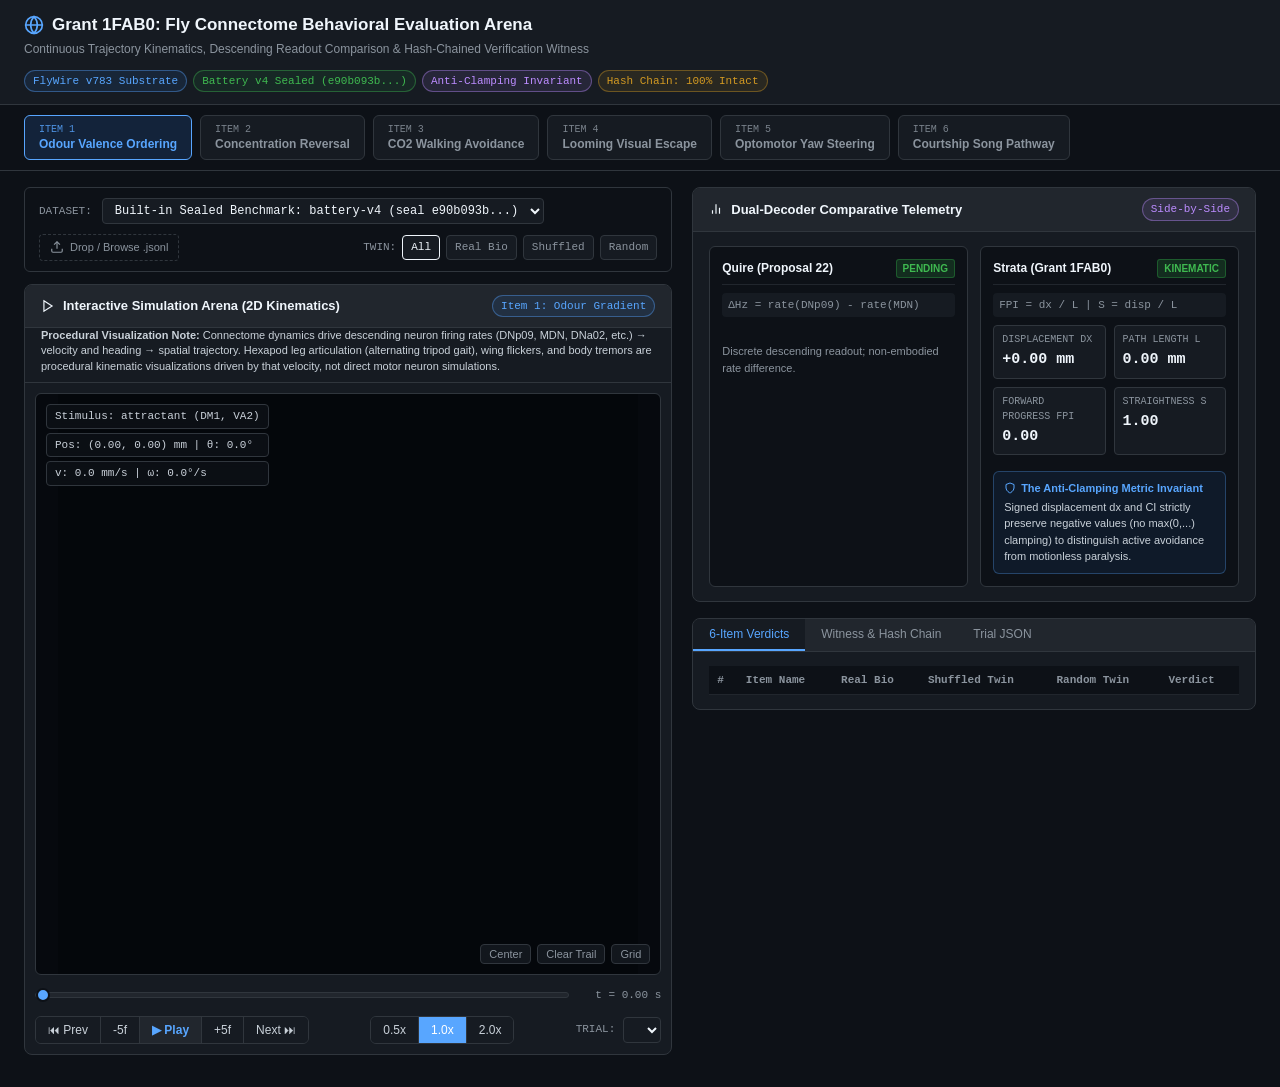
==== commit bcc282bd: "feat(viewer): update embedded benchmark to battery-v4 slice and add procedural visualization note" ====
--- a/docs/index.html
+++ b/docs/index.html
@@ -599,7 +599,7 @@
     </div>
     <div class="badges">
       <span class="badge badge-blue">FlyWire v783 Substrate</span>
-      <span class="badge badge-green">Battery v4 Sealed</span>
+      <span class="badge badge-green">Battery v4 Sealed (e90b093b...)</span>
       <span class="badge badge-purple">Anti-Clamping Invariant</span>
       <span class="badge badge-yellow" id="hashChainBadge">Hash Chain: 100% Intact</span>
     </div>
@@ -643,7 +643,8 @@
       <div class="data-bar">
         <span class="select-label">DATASET:</span>
         <select class="select-custom" id="datasetSelect">
-          <option value="embedded">Built-in Sealed Benchmark (36 trials)</option>
+          <option value="embedded">Built-in Sealed Benchmark: battery-v4 (seal e90b093b...)</option>
+          <option value="results/runs-v4.jsonl">runs-v4.jsonl (v4 full run, 3150 trials)</option>
           <option value="results/runs-postseal-v2.jsonl">runs-postseal-v2.jsonl (450 trials)</option>
           <option value="results/smoke-v4.jsonl">smoke-v4.jsonl (Item 5 rotation)</option>
           <option value="results/smoke-v2.jsonl">smoke-v2.jsonl (Item 3 CO2)</option>
@@ -674,6 +675,9 @@
             Interactive Simulation Arena (2D Kinematics)
           </span>
           <span class="badge badge-blue" id="arenaModeBadge">Item 1: Odour Gradient</span>
+        </div>
+        <div style="font-size: 11px; color: var(--text-muted); padding: 0 16px 8px 16px; border-bottom: 1px solid var(--border-color); line-height: 1.4;">
+          <strong>Procedural Visualization Note:</strong> Connectome dynamics drive descending neuron firing rates (DNp09, MDN, DNa02, etc.) &rarr; velocity and heading &rarr; spatial trajectory. Hexapod leg articulation (alternating tripod gait), wing flickers, and body tremors are procedural kinematic visualizations driven by that velocity, not direct motor neuron simulations.
         </div>
         <div class="card-body" style="padding: 10px;">
           <div class="arena-wrapper">
@@ -767,7 +771,7 @@
                 <span>Strata (Grant 1FAB0)</span>
                 <span class="status-tag status-held" id="strataVerdictTag">KINEMATIC</span>
               </div>
-              <div class="decoder-formula">CI = dx / L | S = disp / L</div>
+              <div class="decoder-formula">FPI = dx / L | S = disp / L</div>
 
               <div class="metric-tiles">
                 <div class="metric-tile">
@@ -779,7 +783,7 @@
                   <div class="metric-value" id="tileL">0.00 mm</div>
                 </div>
                 <div class="metric-tile">
-                  <div class="metric-title">Chemotaxis CI</div>
+                  <div class="metric-title">Forward Progress FPI</div>
                   <div class="metric-value" id="tileCI">0.00</div>
                 </div>
                 <div class="metric-tile">
@@ -872,7 +876,7 @@
 
   <!-- Embedded Benchmark Data & Viewer Application Logic -->
   <script>
-    const EMBEDDED_BENCHMARK = {"sample_rows": [{"battery_sha256": "59b11534b3c55dd92cbf54b45413be00abdb56ce4b53113a880239cc2bcf17cf", "condition": "random", "item": 1, "params": {"Tm": 38.2001, "dly": 1.0073, "gap": 12.3858, "ref": 2.3108, "tau": 11.2794, "wscale": 1.0714}, "prev": "59b11534b3c55dd92cbf54b45413be00abdb56ce4b53113a880239cc2bcf17cf", "readouts": {"DNa02_L": {"baseline_hz": 0.0, "n": 1, "stimulus_hz": 231.66666666666669}, "DNa02_R": {"baseline_hz": 0.0, "n": 1, "stimulus_hz": 235.0}, "DNp01": {"baseline_hz": 0.0, "n": 2, "stimulus_hz": 238.33333333333334}, "DNp09": {"baseline_hz": 0.0, "n": 2, "stimulus_hz": 234.16666666666669}, "HS_L": {"baseline_hz": 0.0, "n": 3, "stimulus_hz": 231.66666666666669}, "HS_R": {"baseline_hz": 0.0, "n": 3, "stimulus_hz": 217.22222222222226}, "MDN": {"baseline_hz": 0.0, "n": 4, "stimulus_hz": 231.66666666666669}, "pC1": {"baseline_hz": 0.0, "n": 156, "stimulus_hz": 224.1346153846154}, "pIP10": {"baseline_hz": 0.0, "n": 2, "stimulus_hz": 236.66666666666669}}, "seed": 927199028733662227, "seed_material": "59b11534b3c55dd92cbf54b45413be00abdb56ce4b53113a880239cc2bcf17cf:db63c5a49208f739822fadafa24a553335d3dafc4ce0e12c7bc00bb6d1440313", "sha256": "77b6dde31d705ea34dcbcaddf66ca2e1b30af5493fcb5d341f86633c4efcde5a", "stimulus": "attractant", "trial": 0, "wall_s": 9.9}, {"battery_sha256": "59b11534b3c55dd92cbf54b45413be00abdb56ce4b53113a880239cc2bcf17cf", "condition": "random", "item": 1, "params": {"Tm": 38.2001, "dly": 1.0073, "gap": 12.3858, "ref": 2.3108, "tau": 11.2794, "wscale": 1.0714}, "prev": "77b6dde31d705ea34dcbcaddf66ca2e1b30af5493fcb5d341f86633c4efcde5a", "readouts": {"DNa02_L": {"baseline_hz": 0.0, "n": 1, "stimulus_hz": 208.33333333333334}, "DNa02_R": {"baseline_hz": 0.0, "n": 1, "stimulus_hz": 218.33333333333334}, "DNp01": {"baseline_hz": 0.0, "n": 2, "stimulus_hz": 217.5}, "DNp09": {"baseline_hz": 0.0, "n": 2, "stimulus_hz": 214.16666666666669}, "HS_L": {"baseline_hz": 0.0, "n": 3, "stimulus_hz": 211.66666666666669}, "HS_R": {"baseline_hz": 0.0, "n": 3, "stimulus_hz": 196.66666666666669}, "MDN": {"baseline_hz": 0.0, "n": 4, "stimulus_hz": 213.33333333333334}, "pC1": {"baseline_hz": 0.0, "n": 156, "stimulus_hz": 204.23076923076923}, "pIP10": {"baseline_hz": 0.0, "n": 2, "stimulus_hz": 216.66666666666669}}, "seed": 927199028733662227, "seed_material": "59b11534b3c55dd92cbf54b45413be00abdb56ce4b53113a880239cc2bcf17cf:db63c5a49208f739822fadafa24a553335d3dafc4ce0e12c7bc00bb6d1440313", "sha256": "5b09d226e5f30fc8d1a30a1f6e9a8deb5c427d8b1b2e1853f48fa2195fcc879b", "stimulus": "neutral", "trial": 0, "wall_s": 9.6}, {"battery_sha256": "59b11534b3c55dd92cbf54b45413be00abdb56ce4b53113a880239cc2bcf17cf", "condition": "real", "item": 1, "params": {"Tm": 20, "dly": 1.8, "gap": 7, "ref": 2.2, "tau": 5, "wscale": 1.0}, "prev": "59b11534b3c55dd92cbf54b45413be00abdb56ce4b53113a880239cc2bcf17cf", "readouts": {"DNa02_L": {"baseline_hz": 0.0, "n": 1, "stimulus_hz": 6.666666666666667}, "DNa02_R": {"baseline_hz": 0.0, "n": 1, "stimulus_hz": 0.0}, "DNp01": {"baseline_hz": 0.0, "n": 2, "stimulus_hz": 0.0}, "DNp09": {"baseline_hz": 0.0, "n": 2, "stimulus_hz": 0.0}, "HS_L": {"baseline_hz": 0.0, "n": 3, "stimulus_hz": 0.0}, "HS_R": {"baseline_hz": 0.0, "n": 3, "stimulus_hz": 0.0}, "MDN": {"baseline_hz": 0.0, "n": 4, "stimulus_hz": 0.0}, "pC1": {"baseline_hz": 0.0, "n": 156, "stimulus_hz": 1.8803418803418803}, "pIP10": {"baseline_hz": 0.0, "n": 2, "stimulus_hz": 20.0}}, "seed": 927199028733662227, "seed_material": "59b11534b3c55dd92cbf54b45413be00abdb56ce4b53113a880239cc2bcf17cf:db63c5a49208f739822fadafa24a553335d3dafc4ce0e12c7bc00bb6d1440313", "sha256": "c7d87e069003ddc1bcc26b374620bbf55ebe51ebcc34c92a8e2002980a3f32af", "stimulus": "attractant", "trial": 0, "wall_s": 6.7}, {"battery_sha256": "59b11534b3c55dd92cbf54b45413be00abdb56ce4b53113a880239cc2bcf17cf", "condition": "real", "item": 1, "params": {"Tm": 20, "dly": 1.8, "gap": 7, "ref": 2.2, "tau": 5, "wscale": 1.0}, "prev": "c7d87e069003ddc1bcc26b374620bbf55ebe51ebcc34c92a8e2002980a3f32af", "readouts": {"DNa02_L": {"baseline_hz": 0.0, "n": 1, "stimulus_hz": 31.666666666666668}, "DNa02_R": {"baseline_hz": 0.0, "n": 1, "stimulus_hz": 0.0}, "DNp01": {"baseline_hz": 0.0, "n": 2, "stimulus_hz": 0.0}, "DNp09": {"baseline_hz": 0.0, "n": 2, "stimulus_hz": 0.0}, "HS_L": {"baseline_hz": 0.0, "n": 3, "stimulus_hz": 0.0}, "HS_R": {"baseline_hz": 0.0, "n": 3, "stimulus_hz": 0.0}, "MDN": {"baseline_hz": 0.0, "n": 4, "stimulus_hz": 0.0}, "pC1": {"baseline_hz": 0.0, "n": 156, "stimulus_hz": 2.0085470085470085}, "pIP10": {"baseline_hz": 0.0, "n": 2, "stimulus_hz": 20.833333333333336}}, "seed": 927199028733662227, "seed_material": "59b11534b3c55dd92cbf54b45413be00abdb56ce4b53113a880239cc2bcf17cf:db63c5a49208f739822fadafa24a553335d3dafc4ce0e12c7bc00bb6d1440313", "sha256": "41213a3ef6304fcfa936be0374576d717003da519df1ea868a66cd14afd629ec", "stimulus": "neutral", "trial": 0, "wall_s": 6.4}, {"battery_sha256": "59b11534b3c55dd92cbf54b45413be00abdb56ce4b53113a880239cc2bcf17cf", "condition": "shuffled", "item": 1, "params": {"Tm": 20, "dly": 1.8, "gap": 7, "ref": 2.2, "tau": 5, "wscale": 1.0}, "prev": "056ca305fd1077b5a07486950bd631b558b574464317f6b421ed659f8fb757f2", "readouts": {"DNa02_L": {"baseline_hz": 0.0, "n": 1, "stimulus_hz": 70.0}, "DNa02_R": {"baseline_hz": 0.0, "n": 1, "stimulus_hz": 106.66666666666667}, "DNp01": {"baseline_hz": 0.0, "n": 2, "stimulus_hz": 85.83333333333334}, "DNp09": {"baseline_hz": 0.0, "n": 2, "stimulus_hz": 53.333333333333336}, "HS_L": {"baseline_hz": 0.0, "n": 3, "stimulus_hz": 88.8888888888889}, "HS_R": {"baseline_hz": 0.0, "n": 3, "stimulus_hz": 71.11111111111111}, "MDN": {"baseline_hz": 0.0, "n": 4, "stimulus_hz": 54.16666666666667}, "pC1": {"baseline_hz": 0.0, "n": 156, "stimulus_hz": 45.90811965811966}, "pIP10": {"baseline_hz": 0.0, "n": 2, "stimulus_hz": 103.33333333333334}}, "seed": 927199028733662227, "seed_material": "59b11534b3c55dd92cbf54b45413be00abdb56ce4b53113a880239cc2bcf17cf:db63c5a49208f739822fadafa24a553335d3dafc4ce0e12c7bc00bb6d1440313", "sha256": "3b2eef9a1e50ab9d36e652cd52971c39aae0a632c5b991b4022e917a0c9f6504", "stimulus": "attractant", "trial": 0, "wall_s": 6.4}, {"battery_sha256": "59b11534b3c55dd92cbf54b45413be00abdb56ce4b53113a880239cc2bcf17cf", "condition": "shuffled", "item": 1, "params": {"Tm": 20, "dly": 1.8, "gap": 7, "ref": 2.2, "tau": 5, "wscale": 1.0}, "prev": "3b2eef9a1e50ab9d36e652cd52971c39aae0a632c5b991b4022e917a0c9f6504", "readouts": {"DNa02_L": {"baseline_hz": 0.0, "n": 1, "stimulus_hz": 0.0}, "DNa02_R": {"baseline_hz": 0.0, "n": 1, "stimulus_hz": 0.0}, "DNp01": {"baseline_hz": 0.0, "n": 2, "stimulus_hz": 0.0}, "DNp09": {"baseline_hz": 0.0, "n": 2, "stimulus_hz": 0.0}, "HS_L": {"baseline_hz": 0.0, "n": 3, "stimulus_hz": 0.0}, "HS_R": {"baseline_hz": 0.0, "n": 3, "stimulus_hz": 0.0}, "MDN": {"baseline_hz": 0.0, "n": 4, "stimulus_hz": 0.0}, "pC1": {"baseline_hz": 0.0, "n": 156, "stimulus_hz": 0.0}, "pIP10": {"baseline_hz": 0.0, "n": 2, "stimulus_hz": 0.0}}, "seed": 927199028733662227, "seed_material": "59b11534b3c55dd92cbf54b45413be00abdb56ce4b53113a880239cc2bcf17cf:db63c5a49208f739822fadafa24a553335d3dafc4ce0e12c7bc00bb6d1440313", "sha256": "ca145aafe8bcb2eaeb5eb76ef1e09e04e084f908bb84527d0e455e5e4b1b5dee", "stimulus": "neutral", "trial": 0, "wall_s": 6.4}, {"battery_sha256": "59b11534b3c55dd92cbf54b45413be00abdb56ce4b53113a880239cc2bcf17cf", "condition": "random", "item": 2, "params": {"Tm": 38.2001, "dly": 1.0073, "gap": 12.3858, "ref": 2.3108, "tau": 11.2794, "wscale": 1.0714}, "prev": "3c5b0be87aed1d6ab39f6804eb11d69f4f3383b7ac86ca55dec8b7ce38233bb1", "readouts": {"DNa02_L": {"baseline_hz": 0.0, "n": 1, "stimulus_hz": 235.0}, "DNa02_R": {"baseline_hz": 0.0, "n": 1, "stimulus_hz": 233.33333333333334}, "DNp01": {"baseline_hz": 0.0, "n": 2, "stimulus_hz": 238.33333333333334}, "DNp09": {"baseline_hz": 0.0, "n": 2, "stimulus_hz": 232.5}, "HS_L": {"baseline_hz": 0.0, "n": 3, "stimulus_hz": 231.66666666666669}, "HS_R": {"baseline_hz": 0.0, "n": 3, "stimulus_hz": 216.66666666666669}, "MDN": {"baseline_hz": 0.0, "n": 4, "stimulus_hz": 230.41666666666669}, "pC1": {"baseline_hz": 0.0, "n": 156, "stimulus_hz": 223.4294871794872}, "pIP10": {"baseline_hz": 0.0, "n": 2, "stimulus_hz": 235.0}}, "seed": 927199028733662227, "seed_material": "59b11534b3c55dd92cbf54b45413be00abdb56ce4b53113a880239cc2bcf17cf:db63c5a49208f739822fadafa24a553335d3dafc4ce0e12c7bc00bb6d1440313", "sha256": "c04ce1e0359220c3e4fd0764a4298cd639e08f7b8664d56b1debdc5ae1c53cf9", "stimulus": "low", "trial": 0, "wall_s": 9.6}, {"battery_sha256": "59b11534b3c55dd92cbf54b45413be00abdb56ce4b53113a880239cc2bcf17cf", "condition": "random", "item": 2, "params": {"Tm": 38.2001, "dly": 1.0073, "gap": 12.3858, "ref": 2.3108, "tau": 11.2794, "wscale": 1.0714}, "prev": "c04ce1e0359220c3e4fd0764a4298cd639e08f7b8664d56b1debdc5ae1c53cf9", "readouts": {"DNa02_L": {"baseline_hz": 0.0, "n": 1, "stimulus_hz": 235.0}, "DNa02_R": {"baseline_hz": 0.0, "n": 1, "stimulus_hz": 235.0}, "DNp01": {"baseline_hz": 0.0, "n": 2, "stimulus_hz": 239.16666666666669}, "DNp09": {"baseline_hz": 0.0, "n": 2, "stimulus_hz": 233.33333333333334}, "HS_L": {"baseline_hz": 0.0, "n": 3, "stimulus_hz": 231.66666666666669}, "HS_R": {"baseline_hz": 0.0, "n": 3, "stimulus_hz": 218.33333333333334}, "MDN": {"baseline_hz": 0.0, "n": 4, "stimulus_hz": 231.66666666666669}, "pC1": {"baseline_hz": 0.0, "n": 156, "stimulus_hz": 224.47649572649573}, "pIP10": {"baseline_hz": 0.0, "n": 2, "stimulus_hz": 236.66666666666669}}, "seed": 927199028733662227, "seed_material": "59b11534b3c55dd92cbf54b45413be00abdb56ce4b53113a880239cc2bcf17cf:db63c5a49208f739822fadafa24a553335d3dafc4ce0e12c7bc00bb6d1440313", "sha256": "9cef548c2e9377b083c669cf453df5dfc3555e0a3012d199e24734f7242ee7ec", "stimulus": "high", "trial": 0, "wall_s": 9.7}, {"battery_sha256": "59b11534b3c55dd92cbf54b45413be00abdb56ce4b53113a880239cc2bcf17cf", "condition": "real", "item": 2, "params": {"Tm": 20, "dly": 1.8, "gap": 7, "ref": 2.2, "tau": 5, "wscale": 1.0}, "prev": "ffb9b8a3103296b5daa6defd2b792ac4fcc1154600a994ed162aba945df8c640", "readouts": {"DNa02_L": {"baseline_hz": 0.0, "n": 1, "stimulus_hz": 3.3333333333333335}, "DNa02_R": {"baseline_hz": 0.0, "n": 1, "stimulus_hz": 0.0}, "DNp01": {"baseline_hz": 0.0, "n": 2, "stimulus_hz": 0.0}, "DNp09": {"baseline_hz": 0.0, "n": 2, "stimulus_hz": 0.0}, "HS_L": {"baseline_hz": 0.0, "n": 3, "stimulus_hz": 0.0}, "HS_R": {"baseline_hz": 0.0, "n": 3, "stimulus_hz": 0.0}, "MDN": {"baseline_hz": 0.0, "n": 4, "stimulus_hz": 0.0}, "pC1": {"baseline_hz": 0.0, "n": 156, "stimulus_hz": 1.623931623931624}, "pIP10": {"baseline_hz": 0.0, "n": 2, "stimulus_hz": 25.833333333333336}}, "seed": 927199028733662227, "seed_material": "59b11534b3c55dd92cbf54b45413be00abdb56ce4b53113a880239cc2bcf17cf:db63c5a49208f739822fadafa24a553335d3dafc4ce0e12c7bc00bb6d1440313", "sha256": "df2fb8808c22fcf4e8731db1e1b6422e629d92119217f6ffc134aba44585d462", "stimulus": "low", "trial": 0, "wall_s": 6.5}, {"battery_sha256": "59b11534b3c55dd92cbf54b45413be00abdb56ce4b53113a880239cc2bcf17cf", "condition": "real", "item": 2, "params": {"Tm": 20, "dly": 1.8, "gap": 7, "ref": 2.2, "tau": 5, "wscale": 1.0}, "prev": "df2fb8808c22fcf4e8731db1e1b6422e629d92119217f6ffc134aba44585d462", "readouts": {"DNa02_L": {"baseline_hz": 0.0, "n": 1, "stimulus_hz": 13.333333333333334}, "DNa02_R": {"baseline_hz": 0.0, "n": 1, "stimulus_hz": 0.0}, "DNp01": {"baseline_hz": 0.0, "n": 2, "stimulus_hz": 0.0}, "DNp09": {"baseline_hz": 0.0, "n": 2, "stimulus_hz": 0.0}, "HS_L": {"baseline_hz": 0.0, "n": 3, "stimulus_hz": 0.0}, "HS_R": {"baseline_hz": 0.0, "n": 3, "stimulus_hz": 0.0}, "MDN": {"baseline_hz": 0.0, "n": 4, "stimulus_hz": 0.0}, "pC1": {"baseline_hz": 0.0, "n": 156, "stimulus_hz": 1.8162393162393162}, "pIP10": {"baseline_hz": 0.0, "n": 2, "stimulus_hz": 27.5}}, "seed": 927199028733662227, "seed_material": "59b11534b3c55dd92cbf54b45413be00abdb56ce4b53113a880239cc2bcf17cf:db63c5a49208f739822fadafa24a553335d3dafc4ce0e12c7bc00bb6d1440313", "sha256": "95a10d0d30af30f78a465e61062105858b6d2ca99fdcfef21533aee073679a14", "stimulus": "high", "trial": 0, "wall_s": 6.4}, {"battery_sha256": "59b11534b3c55dd92cbf54b45413be00abdb56ce4b53113a880239cc2bcf17cf", "condition": "shuffled", "item": 2, "params": {"Tm": 20, "dly": 1.8, "gap": 7, "ref": 2.2, "tau": 5, "wscale": 1.0}, "prev": "9ea48a3158abf998bb79127c3a0c8cec545fb6ed49b573b5aebe71f27ac974c3", "readouts": {"DNa02_L": {"baseline_hz": 0.0, "n": 1, "stimulus_hz": 0.0}, "DNa02_R": {"baseline_hz": 0.0, "n": 1, "stimulus_hz": 1.6666666666666667}, "DNp01": {"baseline_hz": 0.0, "n": 2, "stimulus_hz": 0.0}, "DNp09": {"baseline_hz": 0.0, "n": 2, "stimulus_hz": 0.8333333333333334}, "HS_L": {"baseline_hz": 0.0, "n": 3, "stimulus_hz": 0.0}, "HS_R": {"baseline_hz": 0.0, "n": 3, "stimulus_hz": 0.0}, "MDN": {"baseline_hz": 0.0, "n": 4, "stimulus_hz": 0.0}, "pC1": {"baseline_hz": 0.0, "n": 156, "stimulus_hz": 0.21367521367521367}, "pIP10": {"baseline_hz": 0.0, "n": 2, "stimulus_hz": 0.0}}, "seed": 927199028733662227, "seed_material": "59b11534b3c55dd92cbf54b45413be00abdb56ce4b53113a880239cc2bcf17cf:db63c5a49208f739822fadafa24a553335d3dafc4ce0e12c7bc00bb6d1440313", "sha256": "365efb053574c00419d3a217156e5b3dd3414a6af1980a5400b52c53719db87c", "stimulus": "low", "trial": 0, "wall_s": 6.5}, {"battery_sha256": "59b11534b3c55dd92cbf54b45413be00abdb56ce4b53113a880239cc2bcf17cf", "condition": "shuffled", "item": 2, "params": {"Tm": 20, "dly": 1.8, "gap": 7, "ref": 2.2, "tau": 5, "wscale": 1.0}, "prev": "365efb053574c00419d3a217156e5b3dd3414a6af1980a5400b52c53719db87c", "readouts": {"DNa02_L": {"baseline_hz": 0.0, "n": 1, "stimulus_hz": 178.33333333333334}, "DNa02_R": {"baseline_hz": 0.0, "n": 1, "stimulus_hz": 211.66666666666669}, "DNp01": {"baseline_hz": 0.0, "n": 2, "stimulus_hz": 195.83333333333334}, "DNp09": {"baseline_hz": 0.0, "n": 2, "stimulus_hz": 101.66666666666667}, "HS_L": {"baseline_hz": 0.0, "n": 3, "stimulus_hz": 196.66666666666669}, "HS_R": {"baseline_hz": 0.0, "n": 3, "stimulus_hz": 138.88888888888889}, "MDN": {"baseline_hz": 0.0, "n": 4, "stimulus_hz": 121.25}, "pC1": {"baseline_hz": 0.0, "n": 156, "stimulus_hz": 103.35470085470085}, "pIP10": {"baseline_hz": 0.0, "n": 2, "stimulus_hz": 196.66666666666669}}, "seed": 927199028733662227, "seed_material": "59b11534b3c55dd92cbf54b45413be00abdb56ce4b53113a880239cc2bcf17cf:db63c5a49208f739822fadafa24a553335d3dafc4ce0e12c7bc00bb6d1440313", "sha256": "ddb7d47c45192aed315633df1078a446268f577cee2ef89a397d941c06ee7f0d", "stimulus": "high", "trial": 0, "wall_s": 6.4}, {"battery_sha256": "59b11534b3c55dd92cbf54b45413be00abdb56ce4b53113a880239cc2bcf17cf", "condition": "random", "item": 3, "params": {"Tm": 38.2001, "dly": 1.0073, "gap": 12.3858, "ref": 2.3108, "tau": 11.2794, "wscale": 1.0714}, "prev": "abcf94754a176f2af18964571a156bdb818d3ba7f7d64f1f49a8f11cd578bbb0", "readouts": {"DNa02_L": {"baseline_hz": 0.0, "n": 1, "stimulus_hz": 225.0}, "DNa02_R": {"baseline_hz": 0.0, "n": 1, "stimulus_hz": 233.33333333333334}, "DNp01": {"baseline_hz": 0.0, "n": 2, "stimulus_hz": 230.0}, "DNp09": {"baseline_hz": 0.0, "n": 2, "stimulus_hz": 227.5}, "HS_L": {"baseline_hz": 0.0, "n": 3, "stimulus_hz": 223.8888888888889}, "HS_R": {"baseline_hz": 0.0, "n": 3, "stimulus_hz": 209.44444444444446}, "MDN": {"baseline_hz": 0.0, "n": 4, "stimulus_hz": 227.08333333333334}, "pC1": {"baseline_hz": 0.0, "n": 156, "stimulus_hz": 216.83760683760687}, "pIP10": {"baseline_hz": 0.0, "n": 2, "stimulus_hz": 228.33333333333334}}, "seed": 927199028733662227, "seed_material": "59b11534b3c55dd92cbf54b45413be00abdb56ce4b53113a880239cc2bcf17cf:db63c5a49208f739822fadafa24a553335d3dafc4ce0e12c7bc00bb6d1440313", "sha256": "fb926649cd870b6b5361880f3c1430f179411daec89c169c4c1fc36a935a53d3", "stimulus": "co2", "trial": 0, "wall_s": 9.7}, {"battery_sha256": "59b11534b3c55dd92cbf54b45413be00abdb56ce4b53113a880239cc2bcf17cf", "condition": "random", "item": 3, "params": {"Tm": 38.2001, "dly": 1.0073, "gap": 12.3858, "ref": 2.3108, "tau": 11.2794, "wscale": 1.0714}, "prev": "fb926649cd870b6b5361880f3c1430f179411daec89c169c4c1fc36a935a53d3", "readouts": {"DNa02_L": {"baseline_hz": 0.0, "n": 1, "stimulus_hz": 0.0}, "DNa02_R": {"baseline_hz": 0.0, "n": 1, "stimulus_hz": 0.0}, "DNp01": {"baseline_hz": 0.0, "n": 2, "stimulus_hz": 0.0}, "DNp09": {"baseline_hz": 0.0, "n": 2, "stimulus_hz": 0.0}, "HS_L": {"baseline_hz": 0.0, "n": 3, "stimulus_hz": 0.0}, "HS_R": {"baseline_hz": 0.0, "n": 3, "stimulus_hz": 0.0}, "MDN": {"baseline_hz": 0.0, "n": 4, "stimulus_hz": 0.0}, "pC1": {"baseline_hz": 0.0, "n": 156, "stimulus_hz": 0.0}, "pIP10": {"baseline_hz": 0.0, "n": 2, "stimulus_hz": 0.0}}, "seed": 927199028733662227, "seed_material": "59b11534b3c55dd92cbf54b45413be00abdb56ce4b53113a880239cc2bcf17cf:db63c5a49208f739822fadafa24a553335d3dafc4ce0e12c7bc00bb6d1440313", "sha256": "4cda4b453bf9310e6724edf89cdcc4efddf09e721987e9765cba3d60e3a68004", "stimulus": "none", "trial": 0, "wall_s": 9.6}, {"battery_sha256": "59b11534b3c55dd92cbf54b45413be00abdb56ce4b53113a880239cc2bcf17cf", "condition": "real", "item": 3, "params": {"Tm": 20, "dly": 1.8, "gap": 7, "ref": 2.2, "tau": 5, "wscale": 1.0}, "prev": "996173f590a3ad21bbd3e464bad784ed2621dace85679460cb0cc03b52e3655a", "readouts": {"DNa02_L": {"baseline_hz": 0.0, "n": 1, "stimulus_hz": 0.0}, "DNa02_R": {"baseline_hz": 0.0, "n": 1, "stimulus_hz": 5.0}, "DNp01": {"baseline_hz": 0.0, "n": 2, "stimulus_hz": 0.0}, "DNp09": {"baseline_hz": 0.0, "n": 2, "stimulus_hz": 0.0}, "HS_L": {"baseline_hz": 0.0, "n": 3, "stimulus_hz": 0.0}, "HS_R": {"baseline_hz": 0.0, "n": 3, "stimulus_hz": 0.0}, "MDN": {"baseline_hz": 0.0, "n": 4, "stimulus_hz": 5.416666666666667}, "pC1": {"baseline_hz": 0.0, "n": 156, "stimulus_hz": 9.604700854700855}, "pIP10": {"baseline_hz": 0.0, "n": 2, "stimulus_hz": 3.3333333333333335}}, "seed": 927199028733662227, "seed_material": "59b11534b3c55dd92cbf54b45413be00abdb56ce4b53113a880239cc2bcf17cf:db63c5a49208f739822fadafa24a553335d3dafc4ce0e12c7bc00bb6d1440313", "sha256": "8a8d41130fc205348413d9f6c60be414b84530dc0a2643b51c485fa9ef5d4f95", "stimulus": "co2", "trial": 0, "wall_s": 6.5}, {"battery_sha256": "59b11534b3c55dd92cbf54b45413be00abdb56ce4b53113a880239cc2bcf17cf", "condition": "real", "item": 3, "params": {"Tm": 20, "dly": 1.8, "gap": 7, "ref": 2.2, "tau": 5, "wscale": 1.0}, "prev": "8a8d41130fc205348413d9f6c60be414b84530dc0a2643b51c485fa9ef5d4f95", "readouts": {"DNa02_L": {"baseline_hz": 0.0, "n": 1, "stimulus_hz": 0.0}, "DNa02_R": {"baseline_hz": 0.0, "n": 1, "stimulus_hz": 0.0}, "DNp01": {"baseline_hz": 0.0, "n": 2, "stimulus_hz": 0.0}, "DNp09": {"baseline_hz": 0.0, "n": 2, "stimulus_hz": 0.0}, "HS_L": {"baseline_hz": 0.0, "n": 3, "stimulus_hz": 0.0}, "HS_R": {"baseline_hz": 0.0, "n": 3, "stimulus_hz": 0.0}, "MDN": {"baseline_hz": 0.0, "n": 4, "stimulus_hz": 0.0}, "pC1": {"baseline_hz": 0.0, "n": 156, "stimulus_hz": 0.0}, "pIP10": {"baseline_hz": 0.0, "n": 2, "stimulus_hz": 0.0}}, "seed": 927199028733662227, "seed_material": "59b11534b3c55dd92cbf54b45413be00abdb56ce4b53113a880239cc2bcf17cf:db63c5a49208f739822fadafa24a553335d3dafc4ce0e12c7bc00bb6d1440313", "sha256": "e7e42bf6f20fb08f4e9b705194713399c4488170718abfb2bc3139a313a8e4bd", "stimulus": "none", "trial": 0, "wall_s": 6.3}, {"battery_sha256": "59b11534b3c55dd92cbf54b45413be00abdb56ce4b53113a880239cc2bcf17cf", "condition": "shuffled", "item": 3, "params": {"Tm": 20, "dly": 1.8, "gap": 7, "ref": 2.2, "tau": 5, "wscale": 1.0}, "prev": "3644b08ea32b398276e17d7495560c08429ff0f71e54d075379740510156a053", "readouts": {"DNa02_L": {"baseline_hz": 0.0, "n": 1, "stimulus_hz": 0.0}, "DNa02_R": {"baseline_hz": 0.0, "n": 1, "stimulus_hz": 0.0}, "DNp01": {"baseline_hz": 0.0, "n": 2, "stimulus_hz": 0.0}, "DNp09": {"baseline_hz": 0.0, "n": 2, "stimulus_hz": 0.0}, "HS_L": {"baseline_hz": 0.0, "n": 3, "stimulus_hz": 0.0}, "HS_R": {"baseline_hz": 0.0, "n": 3, "stimulus_hz": 0.0}, "MDN": {"baseline_hz": 0.0, "n": 4, "stimulus_hz": 0.0}, "pC1": {"baseline_hz": 0.0, "n": 156, "stimulus_hz": 0.0}, "pIP10": {"baseline_hz": 0.0, "n": 2, "stimulus_hz": 0.0}}, "seed": 927199028733662227, "seed_material": "59b11534b3c55dd92cbf54b45413be00abdb56ce4b53113a880239cc2bcf17cf:db63c5a49208f739822fadafa24a553335d3dafc4ce0e12c7bc00bb6d1440313", "sha256": "86e2bf50105d7856081819517d644984a560a4801d44103aef27ed4b71a2a48e", "stimulus": "co2", "trial": 0, "wall_s": 6.4}, {"battery_sha256": "59b11534b3c55dd92cbf54b45413be00abdb56ce4b53113a880239cc2bcf17cf", "condition": "shuffled", "item": 3, "params": {"Tm": 20, "dly": 1.8, "gap": 7, "ref": 2.2, "tau": 5, "wscale": 1.0}, "prev": "86e2bf50105d7856081819517d644984a560a4801d44103aef27ed4b71a2a48e", "readouts": {"DNa02_L": {"baseline_hz": 0.0, "n": 1, "stimulus_hz": 0.0}, "DNa02_R": {"baseline_hz": 0.0, "n": 1, "stimulus_hz": 0.0}, "DNp01": {"baseline_hz": 0.0, "n": 2, "stimulus_hz": 0.0}, "DNp09": {"baseline_hz": 0.0, "n": 2, "stimulus_hz": 0.0}, "HS_L": {"baseline_hz": 0.0, "n": 3, "stimulus_hz": 0.0}, "HS_R": {"baseline_hz": 0.0, "n": 3, "stimulus_hz": 0.0}, "MDN": {"baseline_hz": 0.0, "n": 4, "stimulus_hz": 0.0}, "pC1": {"baseline_hz": 0.0, "n": 156, "stimulus_hz": 0.0}, "pIP10": {"baseline_hz": 0.0, "n": 2, "stimulus_hz": 0.0}}, "seed": 927199028733662227, "seed_material": "59b11534b3c55dd92cbf54b45413be00abdb56ce4b53113a880239cc2bcf17cf:db63c5a49208f739822fadafa24a553335d3dafc4ce0e12c7bc00bb6d1440313", "sha256": "cf65b635ada401b2117aeea7bab9101ebdd4d0f1e66f2b2ef6c23c0e9f0d1cee", "stimulus": "none", "trial": 0, "wall_s": 6.3}, {"battery_sha256": "59b11534b3c55dd92cbf54b45413be00abdb56ce4b53113a880239cc2bcf17cf", "condition": "random", "item": 4, "params": {"Tm": 38.2001, "dly": 1.0073, "gap": 12.3858, "ref": 2.3108, "tau": 11.2794, "wscale": 1.0714}, "prev": "c243e9c5b378dc81ecc0caae10e9d345750715517208277efb0bcdab78376a53", "readouts": {"DNa02_L": {"baseline_hz": 0.0, "n": 1, "stimulus_hz": 228.33333333333334}, "DNa02_R": {"baseline_hz": 0.0, "n": 1, "stimulus_hz": 233.33333333333334}, "DNp01": {"baseline_hz": 0.0, "n": 2, "stimulus_hz": 242.5}, "DNp09": {"baseline_hz": 0.0, "n": 2, "stimulus_hz": 234.16666666666669}, "HS_L": {"baseline_hz": 0.0, "n": 3, "stimulus_hz": 233.33333333333334}, "HS_R": {"baseline_hz": 0.0, "n": 3, "stimulus_hz": 212.7777777777778}, "MDN": {"baseline_hz": 0.0, "n": 4, "stimulus_hz": 228.75}, "pC1": {"baseline_hz": 0.0, "n": 156, "stimulus_hz": 220.28846153846158}, "pIP10": {"baseline_hz": 0.0, "n": 2, "stimulus_hz": 235.0}}, "seed": 927199028733662227, "seed_material": "59b11534b3c55dd92cbf54b45413be00abdb56ce4b53113a880239cc2bcf17cf:db63c5a49208f739822fadafa24a553335d3dafc4ce0e12c7bc00bb6d1440313", "sha256": "7cefbf3f798cfa95a7fb0ac214b45ceba84adee821412138e39b4417c5a5d14a", "stimulus": "loom", "trial": 0, "wall_s": 9.6}, {"battery_sha256": "59b11534b3c55dd92cbf54b45413be00abdb56ce4b53113a880239cc2bcf17cf", "condition": "random", "item": 4, "params": {"Tm": 38.2001, "dly": 1.0073, "gap": 12.3858, "ref": 2.3108, "tau": 11.2794, "wscale": 1.0714}, "prev": "7cefbf3f798cfa95a7fb0ac214b45ceba84adee821412138e39b4417c5a5d14a", "readouts": {"DNa02_L": {"baseline_hz": 0.0, "n": 1, "stimulus_hz": 240.0}, "DNa02_R": {"baseline_hz": 0.0, "n": 1, "stimulus_hz": 243.33333333333334}, "DNp01": {"baseline_hz": 0.0, "n": 2, "stimulus_hz": 248.33333333333334}, "DNp09": {"baseline_hz": 0.0, "n": 2, "stimulus_hz": 242.5}, "HS_L": {"baseline_hz": 0.0, "n": 3, "stimulus_hz": 243.33333333333334}, "HS_R": {"baseline_hz": 0.0, "n": 3, "stimulus_hz": 223.33333333333334}, "MDN": {"baseline_hz": 0.0, "n": 4, "stimulus_hz": 237.08333333333334}, "pC1": {"baseline_hz": 0.0, "n": 156, "stimulus_hz": 228.2905982905983}, "pIP10": {"baseline_hz": 0.0, "n": 2, "stimulus_hz": 242.5}}, "seed": 927199028733662227, "seed_material": "59b11534b3c55dd92cbf54b45413be00abdb56ce4b53113a880239cc2bcf17cf:db63c5a49208f739822fadafa24a553335d3dafc4ce0e12c7bc00bb6d1440313", "sha256": "6b804bb318d7077b607e83ac6958279318dbb7e28a88eab7aaca49eeed744344", "stimulus": "recede", "trial": 0, "wall_s": 9.6}, {"battery_sha256": "59b11534b3c55dd92cbf54b45413be00abdb56ce4b53113a880239cc2bcf17cf", "condition": "real", "item": 4, "params": {"Tm": 20, "dly": 1.8, "gap": 7, "ref": 2.2, "tau": 5, "wscale": 1.0}, "prev": "32a4ef3e0ea568fe1762d2a97a9a8c13f0621da963ed8d12582063d4026998e5", "readouts": {"DNa02_L": {"baseline_hz": 0.0, "n": 1, "stimulus_hz": 38.333333333333336}, "DNa02_R": {"baseline_hz": 0.0, "n": 1, "stimulus_hz": 0.0}, "DNp01": {"baseline_hz": 0.0, "n": 2, "stimulus_hz": 37.5}, "DNp09": {"baseline_hz": 0.0, "n": 2, "stimulus_hz": 0.0}, "HS_L": {"baseline_hz": 0.0, "n": 3, "stimulus_hz": 0.0}, "HS_R": {"baseline_hz": 0.0, "n": 3, "stimulus_hz": 0.0}, "MDN": {"baseline_hz": 0.0, "n": 4, "stimulus_hz": 0.0}, "pC1": {"baseline_hz": 0.0, "n": 156, "stimulus_hz": 0.4700854700854701}, "pIP10": {"baseline_hz": 0.0, "n": 2, "stimulus_hz": 17.5}}, "seed": 927199028733662227, "seed_material": "59b11534b3c55dd92cbf54b45413be00abdb56ce4b53113a880239cc2bcf17cf:db63c5a49208f739822fadafa24a553335d3dafc4ce0e12c7bc00bb6d1440313", "sha256": "2d66e6129e21f112089418896df92eb05717c855802bccbe67231b62d92eaa2a", "stimulus": "loom", "trial": 0, "wall_s": 6.4}, {"battery_sha256": "59b11534b3c55dd92cbf54b45413be00abdb56ce4b53113a880239cc2bcf17cf", "condition": "real", "item": 4, "params": {"Tm": 20, "dly": 1.8, "gap": 7, "ref": 2.2, "tau": 5, "wscale": 1.0}, "prev": "2d66e6129e21f112089418896df92eb05717c855802bccbe67231b62d92eaa2a", "readouts": {"DNa02_L": {"baseline_hz": 0.0, "n": 1, "stimulus_hz": 0.0}, "DNa02_R": {"baseline_hz": 0.0, "n": 1, "stimulus_hz": 0.0}, "DNp01": {"baseline_hz": 0.0, "n": 2, "stimulus_hz": 250.0}, "DNp09": {"baseline_hz": 0.0, "n": 2, "stimulus_hz": 0.0}, "HS_L": {"baseline_hz": 0.0, "n": 3, "stimulus_hz": 0.0}, "HS_R": {"baseline_hz": 0.0, "n": 3, "stimulus_hz": 0.0}, "MDN": {"baseline_hz": 0.0, "n": 4, "stimulus_hz": 1.6666666666666667}, "pC1": {"baseline_hz": 0.0, "n": 156, "stimulus_hz": 1.014957264957265}, "pIP10": {"baseline_hz": 0.0, "n": 2, "stimulus_hz": 0.0}}, "seed": 927199028733662227, "seed_material": "59b11534b3c55dd92cbf54b45413be00abdb56ce4b53113a880239cc2bcf17cf:db63c5a49208f739822fadafa24a553335d3dafc4ce0e12c7bc00bb6d1440313", "sha256": "4b173377b1d77432e5811408e8d5257734f132146407f5dd4c6816e97744587b", "stimulus": "recede", "trial": 0, "wall_s": 6.4}, {"battery_sha256": "59b11534b3c55dd92cbf54b45413be00abdb56ce4b53113a880239cc2bcf17cf", "condition": "shuffled", "item": 4, "params": {"Tm": 20, "dly": 1.8, "gap": 7, "ref": 2.2, "tau": 5, "wscale": 1.0}, "prev": "ff31c4938fe0d4b0628bf914e823d9537c0cf0cd8665585f9b098e6c44bc51d9", "readouts": {"DNa02_L": {"baseline_hz": 0.0, "n": 1, "stimulus_hz": 0.0}, "DNa02_R": {"baseline_hz": 0.0, "n": 1, "stimulus_hz": 15.0}, "DNp01": {"baseline_hz": 0.0, "n": 2, "stimulus_hz": 4.166666666666667}, "DNp09": {"baseline_hz": 0.0, "n": 2, "stimulus_hz": 5.833333333333334}, "HS_L": {"baseline_hz": 0.0, "n": 3, "stimulus_hz": 8.333333333333334}, "HS_R": {"baseline_hz": 0.0, "n": 3, "stimulus_hz": 8.333333333333334}, "MDN": {"baseline_hz": 0.0, "n": 4, "stimulus_hz": 2.916666666666667}, "pC1": {"baseline_hz": 0.0, "n": 156, "stimulus_hz": 1.688034188034188}, "pIP10": {"baseline_hz": 0.0, "n": 2, "stimulus_hz": 17.5}}, "seed": 927199028733662227, "seed_material": "59b11534b3c55dd92cbf54b45413be00abdb56ce4b53113a880239cc2bcf17cf:db63c5a49208f739822fadafa24a553335d3dafc4ce0e12c7bc00bb6d1440313", "sha256": "1a78b868a02b6da8d7ef07069257d9e408216d3f61008f406d0aefa0a041cbfc", "stimulus": "loom", "trial": 0, "wall_s": 6.4}, {"battery_sha256": "59b11534b3c55dd92cbf54b45413be00abdb56ce4b53113a880239cc2bcf17cf", "condition": "shuffled", "item": 4, "params": {"Tm": 20, "dly": 1.8, "gap": 7, "ref": 2.2, "tau": 5, "wscale": 1.0}, "prev": "1a78b868a02b6da8d7ef07069257d9e408216d3f61008f406d0aefa0a041cbfc", "readouts": {"DNa02_L": {"baseline_hz": 0.0, "n": 1, "stimulus_hz": 206.66666666666669}, "DNa02_R": {"baseline_hz": 0.0, "n": 1, "stimulus_hz": 220.0}, "DNp01": {"baseline_hz": 0.0, "n": 2, "stimulus_hz": 207.5}, "DNp09": {"baseline_hz": 0.0, "n": 2, "stimulus_hz": 122.5}, "HS_L": {"baseline_hz": 0.0, "n": 3, "stimulus_hz": 225.0}, "HS_R": {"baseline_hz": 0.0, "n": 3, "stimulus_hz": 153.33333333333334}, "MDN": {"baseline_hz": 0.0, "n": 4, "stimulus_hz": 137.08333333333334}, "pC1": {"baseline_hz": 0.0, "n": 156, "stimulus_hz": 114.19871794871796}, "pIP10": {"baseline_hz": 0.0, "n": 2, "stimulus_hz": 223.33333333333334}}, "seed": 927199028733662227, "seed_material": "59b11534b3c55dd92cbf54b45413be00abdb56ce4b53113a880239cc2bcf17cf:db63c5a49208f739822fadafa24a553335d3dafc4ce0e12c7bc00bb6d1440313", "sha256": "225bda1119ee276cd4b7cff5bfe205e708a168a3802c5414e0f333b28fe42fba", "stimulus": "recede", "trial": 0, "wall_s": 6.4}, {"battery_sha256": "59b11534b3c55dd92cbf54b45413be00abdb56ce4b53113a880239cc2bcf17cf", "condition": "random", "item": 5, "params": {"Tm": 38.2001, "dly": 1.0073, "gap": 12.3858, "ref": 2.3108, "tau": 11.2794, "wscale": 1.0714}, "prev": "6b72c845eb14dc16e0f4b7d2dbcf36ffb97d02a46f17224660058a3a4af1517e", "readouts": {"DNa02_L": {"baseline_hz": 0.0, "n": 1, "stimulus_hz": 235.0}, "DNa02_R": {"baseline_hz": 0.0, "n": 1, "stimulus_hz": 240.0}, "DNp01": {"baseline_hz": 0.0, "n": 2, "stimulus_hz": 233.33333333333334}, "DNp09": {"baseline_hz": 0.0, "n": 2, "stimulus_hz": 230.83333333333334}, "HS_L": {"baseline_hz": 0.0, "n": 3, "stimulus_hz": 235.0}, "HS_R": {"baseline_hz": 0.0, "n": 3, "stimulus_hz": 248.8888888888889}, "MDN": {"baseline_hz": 0.0, "n": 4, "stimulus_hz": 228.75}, "pC1": {"baseline_hz": 0.0, "n": 156, "stimulus_hz": 218.30128205128204}, "pIP10": {"baseline_hz": 0.0, "n": 2, "stimulus_hz": 229.16666666666669}}, "seed": 927199028733662227, "seed_material": "59b11534b3c55dd92cbf54b45413be00abdb56ce4b53113a880239cc2bcf17cf:db63c5a49208f739822fadafa24a553335d3dafc4ce0e12c7bc00bb6d1440313", "sha256": "57ab53347c666a9789e9271251e4e51f55cc417b15c2a1f4b36ba5ea401d4e47", "stimulus": "right_a", "trial": 0, "wall_s": 9.5}, {"battery_sha256": "59b11534b3c55dd92cbf54b45413be00abdb56ce4b53113a880239cc2bcf17cf", "condition": "random", "item": 5, "params": {"Tm": 38.2001, "dly": 1.0073, "gap": 12.3858, "ref": 2.3108, "tau": 11.2794, "wscale": 1.0714}, "prev": "57ab53347c666a9789e9271251e4e51f55cc417b15c2a1f4b36ba5ea401d4e47", "readouts": {"DNa02_L": {"baseline_hz": 0.0, "n": 1, "stimulus_hz": 240.0}, "DNa02_R": {"baseline_hz": 0.0, "n": 1, "stimulus_hz": 243.33333333333334}, "DNp01": {"baseline_hz": 0.0, "n": 2, "stimulus_hz": 237.5}, "DNp09": {"baseline_hz": 0.0, "n": 2, "stimulus_hz": 235.0}, "HS_L": {"baseline_hz": 0.0, "n": 3, "stimulus_hz": 245.0}, "HS_R": {"baseline_hz": 0.0, "n": 3, "stimulus_hz": 248.8888888888889}, "MDN": {"baseline_hz": 0.0, "n": 4, "stimulus_hz": 231.66666666666669}, "pC1": {"baseline_hz": 0.0, "n": 156, "stimulus_hz": 222.64957264957266}, "pIP10": {"baseline_hz": 0.0, "n": 2, "stimulus_hz": 233.33333333333334}}, "seed": 927199028733662227, "seed_material": "59b11534b3c55dd92cbf54b45413be00abdb56ce4b53113a880239cc2bcf17cf:db63c5a49208f739822fadafa24a553335d3dafc4ce0e12c7bc00bb6d1440313", "sha256": "03441347ec1e05a546b72490a0cb21d67e766eb95b91115a403d40a763358afe", "stimulus": "right_b", "trial": 0, "wall_s": 9.6}, {"battery_sha256": "59b11534b3c55dd92cbf54b45413be00abdb56ce4b53113a880239cc2bcf17cf", "condition": "real", "item": 5, "params": {"Tm": 20, "dly": 1.8, "gap": 7, "ref": 2.2, "tau": 5, "wscale": 1.0}, "prev": "79d069c3bc3f4745b7b541883b7b887ad3f2afdc1517256106fe396b5f052e29", "readouts": {"DNa02_L": {"baseline_hz": 0.0, "n": 1, "stimulus_hz": 0.0}, "DNa02_R": {"baseline_hz": 0.0, "n": 1, "stimulus_hz": 235.0}, "DNp01": {"baseline_hz": 0.0, "n": 2, "stimulus_hz": 0.0}, "DNp09": {"baseline_hz": 0.0, "n": 2, "stimulus_hz": 0.0}, "HS_L": {"baseline_hz": 0.0, "n": 3, "stimulus_hz": 0.0}, "HS_R": {"baseline_hz": 0.0, "n": 3, "stimulus_hz": 250.0}, "MDN": {"baseline_hz": 0.0, "n": 4, "stimulus_hz": 0.0}, "pC1": {"baseline_hz": 0.0, "n": 156, "stimulus_hz": 3.173076923076923}, "pIP10": {"baseline_hz": 0.0, "n": 2, "stimulus_hz": 15.0}}, "seed": 927199028733662227, "seed_material": "59b11534b3c55dd92cbf54b45413be00abdb56ce4b53113a880239cc2bcf17cf:db63c5a49208f739822fadafa24a553335d3dafc4ce0e12c7bc00bb6d1440313", "sha256": "43b0812bed996b008a83ef98571ce81ea8d0f1f9a44e70af3e03047f74f0ca9a", "stimulus": "right_a", "trial": 0, "wall_s": 6.4}, {"battery_sha256": "59b11534b3c55dd92cbf54b45413be00abdb56ce4b53113a880239cc2bcf17cf", "condition": "real", "item": 5, "params": {"Tm": 20, "dly": 1.8, "gap": 7, "ref": 2.2, "tau": 5, "wscale": 1.0}, "prev": "43b0812bed996b008a83ef98571ce81ea8d0f1f9a44e70af3e03047f74f0ca9a", "readouts": {"DNa02_L": {"baseline_hz": 0.0, "n": 1, "stimulus_hz": 1.6666666666666667}, "DNa02_R": {"baseline_hz": 0.0, "n": 1, "stimulus_hz": 0.0}, "DNp01": {"baseline_hz": 0.0, "n": 2, "stimulus_hz": 0.0}, "DNp09": {"baseline_hz": 0.0, "n": 2, "stimulus_hz": 0.0}, "HS_L": {"baseline_hz": 0.0, "n": 3, "stimulus_hz": 0.0}, "HS_R": {"baseline_hz": 0.0, "n": 3, "stimulus_hz": 0.0}, "MDN": {"baseline_hz": 0.0, "n": 4, "stimulus_hz": 132.08333333333334}, "pC1": {"baseline_hz": 0.0, "n": 156, "stimulus_hz": 0.16025641025641027}, "pIP10": {"baseline_hz": 0.0, "n": 2, "stimulus_hz": 1.6666666666666667}}, "seed": 927199028733662227, "seed_material": "59b11534b3c55dd92cbf54b45413be00abdb56ce4b53113a880239cc2bcf17cf:db63c5a49208f739822fadafa24a553335d3dafc4ce0e12c7bc00bb6d1440313", "sha256": "d3b15379ee65a960c61071dae9595a67ac5466af2ba0d1bd5c9bc1f92de11889", "stimulus": "right_b", "trial": 0, "wall_s": 6.4}, {"battery_sha256": "59b11534b3c55dd92cbf54b45413be00abdb56ce4b53113a880239cc2bcf17cf", "condition": "shuffled", "item": 5, "params": {"Tm": 20, "dly": 1.8, "gap": 7, "ref": 2.2, "tau": 5, "wscale": 1.0}, "prev": "6fe0d370cfd37f591519c55a414406b3fdf53edd05214d4c3f96381ef4cb72cc", "readouts": {"DNa02_L": {"baseline_hz": 0.0, "n": 1, "stimulus_hz": 171.66666666666669}, "DNa02_R": {"baseline_hz": 0.0, "n": 1, "stimulus_hz": 191.66666666666669}, "DNp01": {"baseline_hz": 0.0, "n": 2, "stimulus_hz": 173.33333333333334}, "DNp09": {"baseline_hz": 0.0, "n": 2, "stimulus_hz": 91.66666666666667}, "HS_L": {"baseline_hz": 0.0, "n": 3, "stimulus_hz": 178.33333333333334}, "HS_R": {"baseline_hz": 0.0, "n": 3, "stimulus_hz": 128.33333333333334}, "MDN": {"baseline_hz": 0.0, "n": 4, "stimulus_hz": 115.83333333333334}, "pC1": {"baseline_hz": 0.0, "n": 156, "stimulus_hz": 95.2457264957265}, "pIP10": {"baseline_hz": 0.0, "n": 2, "stimulus_hz": 192.5}}, "seed": 927199028733662227, "seed_material": "59b11534b3c55dd92cbf54b45413be00abdb56ce4b53113a880239cc2bcf17cf:db63c5a49208f739822fadafa24a553335d3dafc4ce0e12c7bc00bb6d1440313", "sha256": "0007ab7969ff532589d129d2fd98205dbd3065f315416df6507f0354b447be82", "stimulus": "right_a", "trial": 0, "wall_s": 6.4}, {"battery_sha256": "59b11534b3c55dd92cbf54b45413be00abdb56ce4b53113a880239cc2bcf17cf", "condition": "shuffled", "item": 5, "params": {"Tm": 20, "dly": 1.8, "gap": 7, "ref": 2.2, "tau": 5, "wscale": 1.0}, "prev": "0007ab7969ff532589d129d2fd98205dbd3065f315416df6507f0354b447be82", "readouts": {"DNa02_L": {"baseline_hz": 0.0, "n": 1, "stimulus_hz": 205.0}, "DNa02_R": {"baseline_hz": 0.0, "n": 1, "stimulus_hz": 215.0}, "DNp01": {"baseline_hz": 0.0, "n": 2, "stimulus_hz": 190.0}, "DNp09": {"baseline_hz": 0.0, "n": 2, "stimulus_hz": 104.16666666666667}, "HS_L": {"baseline_hz": 0.0, "n": 3, "stimulus_hz": 207.7777777777778}, "HS_R": {"baseline_hz": 0.0, "n": 3, "stimulus_hz": 141.66666666666669}, "MDN": {"baseline_hz": 0.0, "n": 4, "stimulus_hz": 132.08333333333334}, "pC1": {"baseline_hz": 0.0, "n": 156, "stimulus_hz": 108.31196581196582}, "pIP10": {"baseline_hz": 0.0, "n": 2, "stimulus_hz": 203.33333333333334}}, "seed": 927199028733662227, "seed_material": "59b11534b3c55dd92cbf54b45413be00abdb56ce4b53113a880239cc2bcf17cf:db63c5a49208f739822fadafa24a553335d3dafc4ce0e12c7bc00bb6d1440313", "sha256": "7add7cf90d678e0a5f55cad3405a9dabf5a333d9e259e7ea5c7a644b393b75f8", "stimulus": "right_b", "trial": 0, "wall_s": 6.4}, {"battery_sha256": "59b11534b3c55dd92cbf54b45413be00abdb56ce4b53113a880239cc2bcf17cf", "condition": "random", "item": 6, "params": {"Tm": 38.2001, "dly": 1.0073, "gap": 12.3858, "ref": 2.3108, "tau": 11.2794, "wscale": 1.0714}, "prev": "8685444c1be9ad50daec6e9aa639f3cda7c190fee5266578e95d33f72317ebb8", "readouts": {"DNa02_L": {"baseline_hz": 0.0, "n": 1, "stimulus_hz": 230.0}, "DNa02_R": {"baseline_hz": 0.0, "n": 1, "stimulus_hz": 236.66666666666669}, "DNp01": {"baseline_hz": 0.0, "n": 2, "stimulus_hz": 239.16666666666669}, "DNp09": {"baseline_hz": 0.0, "n": 2, "stimulus_hz": 238.33333333333334}, "HS_L": {"baseline_hz": 0.0, "n": 3, "stimulus_hz": 235.0}, "HS_R": {"baseline_hz": 0.0, "n": 3, "stimulus_hz": 216.11111111111111}, "MDN": {"baseline_hz": 0.0, "n": 4, "stimulus_hz": 232.08333333333334}, "pC1": {"baseline_hz": 0.0, "n": 156, "stimulus_hz": 223.96367521367523}, "pIP10": {"baseline_hz": 0.0, "n": 2, "stimulus_hz": 236.66666666666669}}, "seed": 927199028733662227, "seed_material": "59b11534b3c55dd92cbf54b45413be00abdb56ce4b53113a880239cc2bcf17cf:db63c5a49208f739822fadafa24a553335d3dafc4ce0e12c7bc00bb6d1440313", "sha256": "638cdd241afe7925d26ad0fd09ca547f2146018e3ea89482222d0f8beca8ba86", "stimulus": "female_taste", "trial": 0, "wall_s": 9.7}, {"battery_sha256": "59b11534b3c55dd92cbf54b45413be00abdb56ce4b53113a880239cc2bcf17cf", "condition": "random", "item": 6, "params": {"Tm": 38.2001, "dly": 1.0073, "gap": 12.3858, "ref": 2.3108, "tau": 11.2794, "wscale": 1.0714}, "prev": "638cdd241afe7925d26ad0fd09ca547f2146018e3ea89482222d0f8beca8ba86", "readouts": {"DNa02_L": {"baseline_hz": 0.0, "n": 1, "stimulus_hz": 235.0}, "DNa02_R": {"baseline_hz": 0.0, "n": 1, "stimulus_hz": 225.0}, "DNp01": {"baseline_hz": 0.0, "n": 2, "stimulus_hz": 234.16666666666669}, "DNp09": {"baseline_hz": 0.0, "n": 2, "stimulus_hz": 228.33333333333334}, "HS_L": {"baseline_hz": 0.0, "n": 3, "stimulus_hz": 228.33333333333334}, "HS_R": {"baseline_hz": 0.0, "n": 3, "stimulus_hz": 211.66666666666669}, "MDN": {"baseline_hz": 0.0, "n": 4, "stimulus_hz": 224.58333333333334}, "pC1": {"baseline_hz": 0.0, "n": 156, "stimulus_hz": 217.70299145299145}, "pIP10": {"baseline_hz": 0.0, "n": 2, "stimulus_hz": 231.66666666666669}}, "seed": 927199028733662227, "seed_material": "59b11534b3c55dd92cbf54b45413be00abdb56ce4b53113a880239cc2bcf17cf:db63c5a49208f739822fadafa24a553335d3dafc4ce0e12c7bc00bb6d1440313", "sha256": "e5c269523bcbfb7aa1bbbe5cbb8b70cdf8b6f14bb1ee23391cff162d3ae8b9ba", "stimulus": "cva", "trial": 0, "wall_s": 9.7}, {"battery_sha256": "59b11534b3c55dd92cbf54b45413be00abdb56ce4b53113a880239cc2bcf17cf", "condition": "real", "item": 6, "params": {"Tm": 20, "dly": 1.8, "gap": 7, "ref": 2.2, "tau": 5, "wscale": 1.0}, "prev": "d2b65c7768d2761336872b479c720833d128a64b859135fa94ed27a60e06b3c1", "readouts": {"DNa02_L": {"baseline_hz": 0.0, "n": 1, "stimulus_hz": 70.0}, "DNa02_R": {"baseline_hz": 0.0, "n": 1, "stimulus_hz": 18.333333333333336}, "DNp01": {"baseline_hz": 0.0, "n": 2, "stimulus_hz": 0.8333333333333334}, "DNp09": {"baseline_hz": 0.0, "n": 2, "stimulus_hz": 0.0}, "HS_L": {"baseline_hz": 0.0, "n": 3, "stimulus_hz": 0.0}, "HS_R": {"baseline_hz": 0.0, "n": 3, "stimulus_hz": 0.0}, "MDN": {"baseline_hz": 0.0, "n": 4, "stimulus_hz": 4.166666666666667}, "pC1": {"baseline_hz": 0.0, "n": 156, "stimulus_hz": 0.09615384615384616}, "pIP10": {"baseline_hz": 0.0, "n": 2, "stimulus_hz": 0.0}}, "seed": 927199028733662227, "seed_material": "59b11534b3c55dd92cbf54b45413be00abdb56ce4b53113a880239cc2bcf17cf:db63c5a49208f739822fadafa24a553335d3dafc4ce0e12c7bc00bb6d1440313", "sha256": "87a63578e8d4c4d42ca5cc59726de2ab6e209a2e59c8d6447ed1b5e9d3cf50ea", "stimulus": "female_taste", "trial": 0, "wall_s": 6.4}, {"battery_sha256": "59b11534b3c55dd92cbf54b45413be00abdb56ce4b53113a880239cc2bcf17cf", "condition": "real", "item": 6, "params": {"Tm": 20, "dly": 1.8, "gap": 7, "ref": 2.2, "tau": 5, "wscale": 1.0}, "prev": "87a63578e8d4c4d42ca5cc59726de2ab6e209a2e59c8d6447ed1b5e9d3cf50ea", "readouts": {"DNa02_L": {"baseline_hz": 0.0, "n": 1, "stimulus_hz": 0.0}, "DNa02_R": {"baseline_hz": 0.0, "n": 1, "stimulus_hz": 1.6666666666666667}, "DNp01": {"baseline_hz": 0.0, "n": 2, "stimulus_hz": 0.0}, "DNp09": {"baseline_hz": 0.0, "n": 2, "stimulus_hz": 0.0}, "HS_L": {"baseline_hz": 0.0, "n": 3, "stimulus_hz": 0.0}, "HS_R": {"baseline_hz": 0.0, "n": 3, "stimulus_hz": 0.0}, "MDN": {"baseline_hz": 0.0, "n": 4, "stimulus_hz": 0.0}, "pC1": {"baseline_hz": 0.0, "n": 156, "stimulus_hz": 8.782051282051283}, "pIP10": {"baseline_hz": 0.0, "n": 2, "stimulus_hz": 24.166666666666668}}, "seed": 927199028733662227, "seed_material": "59b11534b3c55dd92cbf54b45413be00abdb56ce4b53113a880239cc2bcf17cf:db63c5a49208f739822fadafa24a553335d3dafc4ce0e12c7bc00bb6d1440313", "sha256": "05b46c11745dd622a800cdee60cd190434b2c4707fb30361e07fdc64935fb4c9", "stimulus": "cva", "trial": 0, "wall_s": 6.4}, {"battery_sha256": "59b11534b3c55dd92cbf54b45413be00abdb56ce4b53113a880239cc2bcf17cf", "condition": "shuffled", "item": 6, "params": {"Tm": 20, "dly": 1.8, "gap": 7, "ref": 2.2, "tau": 5, "wscale": 1.0}, "prev": "f68e64c4f2440a1f2fddea38b45256e4b603de0b53cca10a897145a69387b918", "readouts": {"DNa02_L": {"baseline_hz": 0.0, "n": 1, "stimulus_hz": 0.0}, "DNa02_R": {"baseline_hz": 0.0, "n": 1, "stimulus_hz": 0.0}, "DNp01": {"baseline_hz": 0.0, "n": 2, "stimulus_hz": 0.0}, "DNp09": {"baseline_hz": 0.0, "n": 2, "stimulus_hz": 0.0}, "HS_L": {"baseline_hz": 0.0, "n": 3, "stimulus_hz": 0.0}, "HS_R": {"baseline_hz": 0.0, "n": 3, "stimulus_hz": 0.0}, "MDN": {"baseline_hz": 0.0, "n": 4, "stimulus_hz": 0.0}, "pC1": {"baseline_hz": 0.0, "n": 156, "stimulus_hz": 0.010683760683760684}, "pIP10": {"baseline_hz": 0.0, "n": 2, "stimulus_hz": 0.0}}, "seed": 927199028733662227, "seed_material": "59b11534b3c55dd92cbf54b45413be00abdb56ce4b53113a880239cc2bcf17cf:db63c5a49208f739822fadafa24a553335d3dafc4ce0e12c7bc00bb6d1440313", "sha256": "e9b9618a0749f0b64f7d07fe862bfa5fea8b45c1149f8c5a45c38c408c7d2477", "stimulus": "female_taste", "trial": 0, "wall_s": 6.4}, {"battery_sha256": "59b11534b3c55dd92cbf54b45413be00abdb56ce4b53113a880239cc2bcf17cf", "condition": "shuffled", "item": 6, "params": {"Tm": 20, "dly": 1.8, "gap": 7, "ref": 2.2, "tau": 5, "wscale": 1.0}, "prev": "e9b9618a0749f0b64f7d07fe862bfa5fea8b45c1149f8c5a45c38c408c7d2477", "readouts": {"DNa02_L": {"baseline_hz": 0.0, "n": 1, "stimulus_hz": 0.0}, "DNa02_R": {"baseline_hz": 0.0, "n": 1, "stimulus_hz": 0.0}, "DNp01": {"baseline_hz": 0.0, "n": 2, "stimulus_hz": 0.0}, "DNp09": {"baseline_hz": 0.0, "n": 2, "stimulus_hz": 0.0}, "HS_L": {"baseline_hz": 0.0, "n": 3, "stimulus_hz": 0.0}, "HS_R": {"baseline_hz": 0.0, "n": 3, "stimulus_hz": 0.0}, "MDN": {"baseline_hz": 0.0, "n": 4, "stimulus_hz": 0.0}, "pC1": {"baseline_hz": 0.0, "n": 156, "stimulus_hz": 0.010683760683760684}, "pIP10": {"baseline_hz": 0.0, "n": 2, "stimulus_hz": 0.0}}, "seed": 927199028733662227, "seed_material": "59b11534b3c55dd92cbf54b45413be00abdb56ce4b53113a880239cc2bcf17cf:db63c5a49208f739822fadafa24a553335d3dafc4ce0e12c7bc00bb6d1440313", "sha256": "5dc47b06f883fc844f673988f30167708d735fa6577dc36259f0671d20157218", "stimulus": "cva", "trial": 0, "wall_s": 6.5}], "verdicts": {"1": {"name": "odour valence ordering", "conditions": {"real": {"direction_observed": "2/10", "p_one_sided": 0.9893, "holds": false, "mean_stats": [0.0, -0.083, -3.042]}, "shuffled": {"direction_observed": "0/10", "p_one_sided": 1.0, "holds": false, "mean_stats": [14.417, -2.167, 0.0]}, "random": {"direction_observed": "1/10", "p_one_sided": 0.999, "holds": false, "mean_stats": [-1.333, -0.583, -1.292]}}, "verdict": "failed", "real_only": false}, "2": {"name": "concentration reversal", "conditions": {"real": {"direction_observed": "1/10", "p_one_sided": 0.999, "holds": false, "mean_stats": [-0.167, -0.042]}, "shuffled": {"direction_observed": "5/10", "p_one_sided": 0.623, "holds": false, "mean_stats": [3.292, 11.792]}, "random": {"direction_observed": "5/10", "p_one_sided": 0.623, "holds": false, "mean_stats": [-0.792, -1.125]}}, "verdict": "failed", "real_only": false}, "3": {"name": "CO2 avoidance, walking state", "conditions": {"real": {"direction_observed": "10/10", "p_one_sided": 0.001, "holds": true, "mean_stats": [-6.417, 0.0]}, "shuffled": {"direction_observed": "0/10", "p_one_sided": 1.0, "holds": false, "mean_stats": [0.0, 0.0]}, "random": {"direction_observed": "3/10", "p_one_sided": 0.9453, "holds": false, "mean_stats": [-1.208, 0.0]}}, "verdict": "held", "real_only": true}, "4": {"name": "looming escape via the giant fibre", "conditions": {"real": {"direction_observed": "10/10", "p_one_sided": 0.001, "holds": true, "mean_stats": [52.5, 0.667]}, "shuffled": {"direction_observed": "1/10", "p_one_sided": 0.999, "holds": false, "mean_stats": [4.5, 18.083]}, "random": {"direction_observed": "8/10", "p_one_sided": 0.0547, "holds": false, "mean_stats": [190.5, 177.25]}}, "verdict": "held", "real_only": true}, "5": {"name": "optomotor turning", "conditions": {"real": {"direction_observed": "0/10", "p_one_sided": 1.0, "holds": false, "mean_stats": [250.0, 0.0, 232.167, -4.5]}, "shuffled": {"direction_observed": "0/10", "p_one_sided": 1.0, "holds": false, "mean_stats": [18.167, 10.167, 0.833, 1.333]}, "random": {"direction_observed": "0/10", "p_one_sided": 1.0, "holds": false, "mean_stats": [59.111, 4.222, 1.0, 0.333]}}, "verdict": "failed", "real_only": false}, "6": {"name": "male courtship song pathway", "conditions": {"real": {"direction_observed": "0/10", "p_one_sided": 1.0, "holds": false, "mean_stats": [1.017, 0.0, 10.574, 0.25, 0.0]}, "shuffled": {"direction_observed": "0/10", "p_one_sided": 1.0, "holds": false, "mean_stats": [0.01, 0.0, 0.071, 0.0, 0.0]}, "random": {"direction_observed": "0/10", "p_one_sided": 1.0, "holds": false, "mean_stats": [163.045, 0.0, 160.606, 175.0, 0.0]}}, "verdict": "failed", "real_only": false}}};
+    const EMBEDDED_BENCHMARK = {"battery": "battery-v4", "battery_sha256": "e90b093bbbd7898b726cf4cc41167b3f7d010c888cd47d3e4a007e25f6392991", "sample_rows": [{"battery_file": "battery/battery-v4.json", "battery_sha256": "e90b093bbbd7898b726cf4cc41167b3f7d010c888cd47d3e4a007e25f6392991", "condition": "random", "item": 1, "params": {"Tm": 20.0501, "dly": 2.8211, "gap": 12.7828, "match_iters": 1, "probe_rate": 14.746, "ref": 3.4694, "ref_probe_rate": 13.609, "target_multiplier": 1.0, "tau": 10.4913, "wscale": 0.2355}, "prev": "e90b093bbbd7898b726cf4cc41167b3f7d010c888cd47d3e4a007e25f6392991", "readouts": {"DNa02_L": {"baseline_hz": 0.0, "n": 1, "stimulus_hz": 146.66666666666669}, "DNa02_R": {"baseline_hz": 0.0, "n": 1, "stimulus_hz": 145.0}, "DNp01": {"baseline_hz": 0.0, "n": 2, "stimulus_hz": 145.0}, "DNp09": {"baseline_hz": 0.0, "n": 2, "stimulus_hz": 133.33333333333334}, "HS_L": {"baseline_hz": 0.0, "n": 3, "stimulus_hz": 0.0}, "HS_R": {"baseline_hz": 0.0, "n": 3, "stimulus_hz": 55.555555555555564}, "MDN": {"baseline_hz": 0.0, "n": 4, "stimulus_hz": 150.0}, "pC1": {"baseline_hz": 0.0, "n": 156, "stimulus_hz": 33.51495726495727}, "pIP10": {"baseline_hz": 0.0, "n": 2, "stimulus_hz": 135.0}}, "seed": 617968033640489850, "seed_material": "e90b093bbbd7898b726cf4cc41167b3f7d010c888cd47d3e4a007e25f6392991:23a753390eca85dd59a990b87f5c0c882973bc5e1f32c7916048f4cf8b63fabc", "sha256": "f46d19fe7b72a5804545cbe4d07e0d3571dc257f630e01783c0d3faaceb558d9", "step": 1.0, "stimulus": "attractant", "trial": 0, "wall_s": 6.5, "trajectory": {"displacement": -8.414807, "path_length": 10.0, "forward_progress_index": -0.841481, "fpi": -0.841481, "chemotaxis_index": -0.841481, "straightness": 0.958862, "turning_rate": 1.666667, "angular_deviation": 1.0}}, {"battery_file": "battery/battery-v4.json", "battery_sha256": "e90b093bbbd7898b726cf4cc41167b3f7d010c888cd47d3e4a007e25f6392991", "condition": "random", "item": 1, "params": {"Tm": 20.0501, "dly": 2.8211, "gap": 12.7828, "match_iters": 1, "probe_rate": 14.746, "ref": 3.4694, "ref_probe_rate": 13.609, "target_multiplier": 1.0, "tau": 10.4913, "wscale": 0.2355}, "prev": "f46d19fe7b72a5804545cbe4d07e0d3571dc257f630e01783c0d3faaceb558d9", "readouts": {"DNa02_L": {"baseline_hz": 0.0, "n": 1, "stimulus_hz": 0.0}, "DNa02_R": {"baseline_hz": 0.0, "n": 1, "stimulus_hz": 0.0}, "DNp01": {"baseline_hz": 0.0, "n": 2, "stimulus_hz": 0.0}, "DNp09": {"baseline_hz": 0.0, "n": 2, "stimulus_hz": 0.0}, "HS_L": {"baseline_hz": 0.0, "n": 3, "stimulus_hz": 0.0}, "HS_R": {"baseline_hz": 0.0, "n": 3, "stimulus_hz": 0.0}, "MDN": {"baseline_hz": 0.0, "n": 4, "stimulus_hz": 0.0}, "pC1": {"baseline_hz": 0.0, "n": 156, "stimulus_hz": 0.0}, "pIP10": {"baseline_hz": 0.0, "n": 2, "stimulus_hz": 0.0}}, "seed": 617968033640489850, "seed_material": "e90b093bbbd7898b726cf4cc41167b3f7d010c888cd47d3e4a007e25f6392991:23a753390eca85dd59a990b87f5c0c882973bc5e1f32c7916048f4cf8b63fabc", "sha256": "e799bc1f33a6b6402343c45fe8a1361d6cd1ad9aaa85d120f0c5d028787f0ada", "step": 1.0, "stimulus": "repellent", "trial": 0, "wall_s": 6.5, "trajectory": {"displacement": 0.0, "path_length": 0.0, "forward_progress_index": 0.0, "fpi": 0.0, "chemotaxis_index": 0.0, "straightness": 0.0, "turning_rate": 0.0, "angular_deviation": 0.0}}, {"battery_file": "battery/battery-v4.json", "battery_sha256": "e90b093bbbd7898b726cf4cc41167b3f7d010c888cd47d3e4a007e25f6392991", "condition": "real", "item": 1, "params": {"Tm": 20, "dly": 1.8, "gap": 7, "ref": 2.2, "tau": 5, "wscale": 1.0}, "prev": "e799bc1f33a6b6402343c45fe8a1361d6cd1ad9aaa85d120f0c5d028787f0ada", "readouts": {"DNa02_L": {"baseline_hz": 0.0, "n": 1, "stimulus_hz": 21.666666666666668}, "DNa02_R": {"baseline_hz": 0.0, "n": 1, "stimulus_hz": 0.0}, "DNp01": {"baseline_hz": 0.0, "n": 2, "stimulus_hz": 0.0}, "DNp09": {"baseline_hz": 0.0, "n": 2, "stimulus_hz": 0.0}, "HS_L": {"baseline_hz": 0.0, "n": 3, "stimulus_hz": 0.0}, "HS_R": {"baseline_hz": 0.0, "n": 3, "stimulus_hz": 0.0}, "MDN": {"baseline_hz": 0.0, "n": 4, "stimulus_hz": 0.0}, "pC1": {"baseline_hz": 0.0, "n": 156, "stimulus_hz": 1.7735042735042736}, "pIP10": {"baseline_hz": 0.0, "n": 2, "stimulus_hz": 25.0}}, "seed": 617968033640489850, "seed_material": "e90b093bbbd7898b726cf4cc41167b3f7d010c888cd47d3e4a007e25f6392991:23a753390eca85dd59a990b87f5c0c882973bc5e1f32c7916048f4cf8b63fabc", "sha256": "d89e7e305d6937d43180d318e3b518d625431bffda8fee25aff38b3eab252080", "step": null, "stimulus": "attractant", "trial": 0, "wall_s": 6.4, "trajectory": {"displacement": 0.0, "path_length": 0.0, "forward_progress_index": 0.0, "fpi": 0.0, "chemotaxis_index": 0.0, "straightness": 0.0, "turning_rate": 21.666667, "angular_deviation": 13.0}}, {"battery_file": "battery/battery-v4.json", "battery_sha256": "e90b093bbbd7898b726cf4cc41167b3f7d010c888cd47d3e4a007e25f6392991", "condition": "real", "item": 1, "params": {"Tm": 20, "dly": 1.8, "gap": 7, "ref": 2.2, "tau": 5, "wscale": 1.0}, "prev": "d89e7e305d6937d43180d318e3b518d625431bffda8fee25aff38b3eab252080", "readouts": {"DNa02_L": {"baseline_hz": 0.0, "n": 1, "stimulus_hz": 5.0}, "DNa02_R": {"baseline_hz": 0.0, "n": 1, "stimulus_hz": 3.3333333333333335}, "DNp01": {"baseline_hz": 0.0, "n": 2, "stimulus_hz": 0.0}, "DNp09": {"baseline_hz": 0.0, "n": 2, "stimulus_hz": 0.0}, "HS_L": {"baseline_hz": 0.0, "n": 3, "stimulus_hz": 0.0}, "HS_R": {"baseline_hz": 0.0, "n": 3, "stimulus_hz": 0.0}, "MDN": {"baseline_hz": 0.0, "n": 4, "stimulus_hz": 1.6666666666666667}, "pC1": {"baseline_hz": 0.0, "n": 156, "stimulus_hz": 0.30982905982905984}, "pIP10": {"baseline_hz": 0.0, "n": 2, "stimulus_hz": 17.5}}, "seed": 617968033640489850, "seed_material": "e90b093bbbd7898b726cf4cc41167b3f7d010c888cd47d3e4a007e25f6392991:23a753390eca85dd59a990b87f5c0c882973bc5e1f32c7916048f4cf8b63fabc", "sha256": "1e099960bd56a8840d12a4d3f30493ebf036508848d0a5e75c4e734222c86c94", "step": null, "stimulus": "repellent", "trial": 0, "wall_s": 6.7, "trajectory": {"displacement": -0.841481, "path_length": 1.0, "forward_progress_index": -0.841481, "fpi": -0.841481, "chemotaxis_index": -0.841481, "straightness": 0.958862, "turning_rate": 1.666667, "angular_deviation": 1.0}}, {"battery_file": "battery/battery-v4.json", "battery_sha256": "e90b093bbbd7898b726cf4cc41167b3f7d010c888cd47d3e4a007e25f6392991", "condition": "shuffled", "item": 1, "params": {"Tm": 20, "dly": 1.8, "gap": 7, "ref": 2.2, "tau": 5, "wscale": 1.0}, "prev": "1e099960bd56a8840d12a4d3f30493ebf036508848d0a5e75c4e734222c86c94", "readouts": {"DNa02_L": {"baseline_hz": 0.0, "n": 1, "stimulus_hz": 83.33333333333334}, "DNa02_R": {"baseline_hz": 0.0, "n": 1, "stimulus_hz": 71.66666666666667}, "DNp01": {"baseline_hz": 0.0, "n": 2, "stimulus_hz": 85.0}, "DNp09": {"baseline_hz": 0.0, "n": 2, "stimulus_hz": 83.33333333333334}, "HS_L": {"baseline_hz": 0.0, "n": 3, "stimulus_hz": 64.44444444444444}, "HS_R": {"baseline_hz": 0.0, "n": 3, "stimulus_hz": 46.111111111111114}, "MDN": {"baseline_hz": 0.0, "n": 4, "stimulus_hz": 87.08333333333334}, "pC1": {"baseline_hz": 0.0, "n": 156, "stimulus_hz": 49.65811965811966}, "pIP10": {"baseline_hz": 0.0, "n": 2, "stimulus_hz": 74.16666666666667}}, "seed": 617968033640489850, "seed_material": "e90b093bbbd7898b726cf4cc41167b3f7d010c888cd47d3e4a007e25f6392991:23a753390eca85dd59a990b87f5c0c882973bc5e1f32c7916048f4cf8b63fabc", "sha256": "9c5348e2febec161650b648f144f9494f46003a2b97c1cdce52ff627185eda79", "step": null, "stimulus": "attractant", "trial": 0, "wall_s": 6.3, "trajectory": {"displacement": -0.211294, "path_length": 2.25, "forward_progress_index": -0.093908, "fpi": -0.093908, "chemotaxis_index": -0.093908, "straightness": 0.100281, "turning_rate": 11.666667, "angular_deviation": 7.0}}, {"battery_file": "battery/battery-v4.json", "battery_sha256": "e90b093bbbd7898b726cf4cc41167b3f7d010c888cd47d3e4a007e25f6392991", "condition": "shuffled", "item": 1, "params": {"Tm": 20, "dly": 1.8, "gap": 7, "ref": 2.2, "tau": 5, "wscale": 1.0}, "prev": "9c5348e2febec161650b648f144f9494f46003a2b97c1cdce52ff627185eda79", "readouts": {"DNa02_L": {"baseline_hz": 0.0, "n": 1, "stimulus_hz": 0.0}, "DNa02_R": {"baseline_hz": 0.0, "n": 1, "stimulus_hz": 0.0}, "DNp01": {"baseline_hz": 0.0, "n": 2, "stimulus_hz": 0.0}, "DNp09": {"baseline_hz": 0.0, "n": 2, "stimulus_hz": 0.0}, "HS_L": {"baseline_hz": 0.0, "n": 3, "stimulus_hz": 0.0}, "HS_R": {"baseline_hz": 0.0, "n": 3, "stimulus_hz": 0.0}, "MDN": {"baseline_hz": 0.0, "n": 4, "stimulus_hz": 0.0}, "pC1": {"baseline_hz": 0.0, "n": 156, "stimulus_hz": 0.0}, "pIP10": {"baseline_hz": 0.0, "n": 2, "stimulus_hz": 0.0}}, "seed": 617968033640489850, "seed_material": "e90b093bbbd7898b726cf4cc41167b3f7d010c888cd47d3e4a007e25f6392991:23a753390eca85dd59a990b87f5c0c882973bc5e1f32c7916048f4cf8b63fabc", "sha256": "dd54720e714d2bf6413e8bb12b89c4d0f0d8cbb897e27b7ba8a2b4692f0b3cb7", "step": null, "stimulus": "repellent", "trial": 0, "wall_s": 6.6, "trajectory": {"displacement": 0.0, "path_length": 0.0, "forward_progress_index": 0.0, "fpi": 0.0, "chemotaxis_index": 0.0, "straightness": 0.0, "turning_rate": 0.0, "angular_deviation": 0.0}}, {"battery_file": "battery/battery-v4.json", "battery_sha256": "e90b093bbbd7898b726cf4cc41167b3f7d010c888cd47d3e4a007e25f6392991", "condition": "random", "item": 2, "params": {"Tm": 20.0501, "dly": 2.8211, "gap": 12.7828, "match_iters": 1, "probe_rate": 14.746, "ref": 3.4694, "ref_probe_rate": 13.609, "target_multiplier": 1.0, "tau": 10.4913, "wscale": 0.2355}, "prev": "dd54720e714d2bf6413e8bb12b89c4d0f0d8cbb897e27b7ba8a2b4692f0b3cb7", "readouts": {"DNa02_L": {"baseline_hz": 0.0, "n": 1, "stimulus_hz": 143.33333333333334}, "DNa02_R": {"baseline_hz": 0.0, "n": 1, "stimulus_hz": 145.0}, "DNp01": {"baseline_hz": 0.0, "n": 2, "stimulus_hz": 141.66666666666669}, "DNp09": {"baseline_hz": 0.0, "n": 2, "stimulus_hz": 130.83333333333334}, "HS_L": {"baseline_hz": 0.0, "n": 3, "stimulus_hz": 0.0}, "HS_R": {"baseline_hz": 0.0, "n": 3, "stimulus_hz": 56.11111111111111}, "MDN": {"baseline_hz": 0.0, "n": 4, "stimulus_hz": 147.5}, "pC1": {"baseline_hz": 0.0, "n": 156, "stimulus_hz": 32.873931623931625}, "pIP10": {"baseline_hz": 0.0, "n": 2, "stimulus_hz": 132.5}}, "seed": 617968033640489850, "seed_material": "e90b093bbbd7898b726cf4cc41167b3f7d010c888cd47d3e4a007e25f6392991:23a753390eca85dd59a990b87f5c0c882973bc5e1f32c7916048f4cf8b63fabc", "sha256": "6dd5974df2f07bf58323318fef8915b5d6d31288bc318b8d08e663bba16e9a9f", "step": 1.0, "stimulus": "low", "trial": 0, "wall_s": 6.5, "trajectory": {"displacement": -8.414807, "path_length": 10.0, "forward_progress_index": -0.841481, "fpi": -0.841481, "chemotaxis_index": -0.841481, "straightness": 0.958862, "turning_rate": 1.666667, "angular_deviation": -1.0}}, {"battery_file": "battery/battery-v4.json", "battery_sha256": "e90b093bbbd7898b726cf4cc41167b3f7d010c888cd47d3e4a007e25f6392991", "condition": "random", "item": 2, "params": {"Tm": 20.0501, "dly": 2.8211, "gap": 12.7828, "match_iters": 1, "probe_rate": 14.746, "ref": 3.4694, "ref_probe_rate": 13.609, "target_multiplier": 1.0, "tau": 10.4913, "wscale": 0.2355}, "prev": "6dd5974df2f07bf58323318fef8915b5d6d31288bc318b8d08e663bba16e9a9f", "readouts": {"DNa02_L": {"baseline_hz": 0.0, "n": 1, "stimulus_hz": 145.0}, "DNa02_R": {"baseline_hz": 0.0, "n": 1, "stimulus_hz": 146.66666666666669}, "DNp01": {"baseline_hz": 0.0, "n": 2, "stimulus_hz": 145.0}, "DNp09": {"baseline_hz": 0.0, "n": 2, "stimulus_hz": 133.33333333333334}, "HS_L": {"baseline_hz": 0.0, "n": 3, "stimulus_hz": 0.0}, "HS_R": {"baseline_hz": 0.0, "n": 3, "stimulus_hz": 58.88888888888889}, "MDN": {"baseline_hz": 0.0, "n": 4, "stimulus_hz": 150.0}, "pC1": {"baseline_hz": 0.0, "n": 156, "stimulus_hz": 33.81410256410257}, "pIP10": {"baseline_hz": 0.0, "n": 2, "stimulus_hz": 135.0}}, "seed": 617968033640489850, "seed_material": "e90b093bbbd7898b726cf4cc41167b3f7d010c888cd47d3e4a007e25f6392991:23a753390eca85dd59a990b87f5c0c882973bc5e1f32c7916048f4cf8b63fabc", "sha256": "0d829db4d9101ecd05bd162eac92729f3fdb81cd8753cdb946df245e126a6010", "step": 1.0, "stimulus": "high", "trial": 0, "wall_s": 6.5, "trajectory": {"displacement": -8.414807, "path_length": 10.0, "forward_progress_index": -0.841481, "fpi": -0.841481, "chemotaxis_index": -0.841481, "straightness": 0.958862, "turning_rate": 1.666667, "angular_deviation": -1.0}}, {"battery_file": "battery/battery-v4.json", "battery_sha256": "e90b093bbbd7898b726cf4cc41167b3f7d010c888cd47d3e4a007e25f6392991", "condition": "real", "item": 2, "params": {"Tm": 20, "dly": 1.8, "gap": 7, "ref": 2.2, "tau": 5, "wscale": 1.0}, "prev": "0d829db4d9101ecd05bd162eac92729f3fdb81cd8753cdb946df245e126a6010", "readouts": {"DNa02_L": {"baseline_hz": 0.0, "n": 1, "stimulus_hz": 16.666666666666668}, "DNa02_R": {"baseline_hz": 0.0, "n": 1, "stimulus_hz": 0.0}, "DNp01": {"baseline_hz": 0.0, "n": 2, "stimulus_hz": 0.0}, "DNp09": {"baseline_hz": 0.0, "n": 2, "stimulus_hz": 0.0}, "HS_L": {"baseline_hz": 0.0, "n": 3, "stimulus_hz": 0.0}, "HS_R": {"baseline_hz": 0.0, "n": 3, "stimulus_hz": 0.0}, "MDN": {"baseline_hz": 0.0, "n": 4, "stimulus_hz": 0.0}, "pC1": {"baseline_hz": 0.0, "n": 156, "stimulus_hz": 3.269230769230769}, "pIP10": {"baseline_hz": 0.0, "n": 2, "stimulus_hz": 2.5}}, "seed": 617968033640489850, "seed_material": "e90b093bbbd7898b726cf4cc41167b3f7d010c888cd47d3e4a007e25f6392991:23a753390eca85dd59a990b87f5c0c882973bc5e1f32c7916048f4cf8b63fabc", "sha256": "ca56651caae64dff72ac98dc53a340e76f13da6da9e3554377ca81766d1bcbee", "step": null, "stimulus": "low", "trial": 0, "wall_s": 6.5, "trajectory": {"displacement": 0.0, "path_length": 0.0, "forward_progress_index": 0.0, "fpi": 0.0, "chemotaxis_index": 0.0, "straightness": 0.0, "turning_rate": 16.666667, "angular_deviation": 10.0}}, {"battery_file": "battery/battery-v4.json", "battery_sha256": "e90b093bbbd7898b726cf4cc41167b3f7d010c888cd47d3e4a007e25f6392991", "condition": "real", "item": 2, "params": {"Tm": 20, "dly": 1.8, "gap": 7, "ref": 2.2, "tau": 5, "wscale": 1.0}, "prev": "ca56651caae64dff72ac98dc53a340e76f13da6da9e3554377ca81766d1bcbee", "readouts": {"DNa02_L": {"baseline_hz": 0.0, "n": 1, "stimulus_hz": 10.0}, "DNa02_R": {"baseline_hz": 0.0, "n": 1, "stimulus_hz": 0.0}, "DNp01": {"baseline_hz": 0.0, "n": 2, "stimulus_hz": 0.0}, "DNp09": {"baseline_hz": 0.0, "n": 2, "stimulus_hz": 0.0}, "HS_L": {"baseline_hz": 0.0, "n": 3, "stimulus_hz": 0.0}, "HS_R": {"baseline_hz": 0.0, "n": 3, "stimulus_hz": 0.0}, "MDN": {"baseline_hz": 0.0, "n": 4, "stimulus_hz": 0.0}, "pC1": {"baseline_hz": 0.0, "n": 156, "stimulus_hz": 2.019230769230769}, "pIP10": {"baseline_hz": 0.0, "n": 2, "stimulus_hz": 25.0}}, "seed": 617968033640489850, "seed_material": "e90b093bbbd7898b726cf4cc41167b3f7d010c888cd47d3e4a007e25f6392991:23a753390eca85dd59a990b87f5c0c882973bc5e1f32c7916048f4cf8b63fabc", "sha256": "ecd660413008b0502b7c12730d12121035853f2ce49c44c4a345ea756b430d00", "step": null, "stimulus": "high", "trial": 0, "wall_s": 6.4, "trajectory": {"displacement": 0.0, "path_length": 0.0, "forward_progress_index": 0.0, "fpi": 0.0, "chemotaxis_index": 0.0, "straightness": 0.0, "turning_rate": 10.0, "angular_deviation": 6.0}}, {"battery_file": "battery/battery-v4.json", "battery_sha256": "e90b093bbbd7898b726cf4cc41167b3f7d010c888cd47d3e4a007e25f6392991", "condition": "shuffled", "item": 2, "params": {"Tm": 20, "dly": 1.8, "gap": 7, "ref": 2.2, "tau": 5, "wscale": 1.0}, "prev": "ecd660413008b0502b7c12730d12121035853f2ce49c44c4a345ea756b430d00", "readouts": {"DNa02_L": {"baseline_hz": 0.0, "n": 1, "stimulus_hz": 0.0}, "DNa02_R": {"baseline_hz": 0.0, "n": 1, "stimulus_hz": 0.0}, "DNp01": {"baseline_hz": 0.0, "n": 2, "stimulus_hz": 0.0}, "DNp09": {"baseline_hz": 0.0, "n": 2, "stimulus_hz": 0.0}, "HS_L": {"baseline_hz": 0.0, "n": 3, "stimulus_hz": 0.0}, "HS_R": {"baseline_hz": 0.0, "n": 3, "stimulus_hz": 0.0}, "MDN": {"baseline_hz": 0.0, "n": 4, "stimulus_hz": 0.0}, "pC1": {"baseline_hz": 0.0, "n": 156, "stimulus_hz": 0.042735042735042736}, "pIP10": {"baseline_hz": 0.0, "n": 2, "stimulus_hz": 0.0}}, "seed": 617968033640489850, "seed_material": "e90b093bbbd7898b726cf4cc41167b3f7d010c888cd47d3e4a007e25f6392991:23a753390eca85dd59a990b87f5c0c882973bc5e1f32c7916048f4cf8b63fabc", "sha256": "1a8b8e31320a000cc783410711b9f7048fe63909b002481a1bb499ebd5d8fdef", "step": null, "stimulus": "low", "trial": 0, "wall_s": 6.4, "trajectory": {"displacement": 0.0, "path_length": 0.0, "forward_progress_index": 0.0, "fpi": 0.0, "chemotaxis_index": 0.0, "straightness": 0.0, "turning_rate": 0.0, "angular_deviation": 0.0}}, {"battery_file": "battery/battery-v4.json", "battery_sha256": "e90b093bbbd7898b726cf4cc41167b3f7d010c888cd47d3e4a007e25f6392991", "condition": "shuffled", "item": 2, "params": {"Tm": 20, "dly": 1.8, "gap": 7, "ref": 2.2, "tau": 5, "wscale": 1.0}, "prev": "1a8b8e31320a000cc783410711b9f7048fe63909b002481a1bb499ebd5d8fdef", "readouts": {"DNa02_L": {"baseline_hz": 0.0, "n": 1, "stimulus_hz": 200.0}, "DNa02_R": {"baseline_hz": 0.0, "n": 1, "stimulus_hz": 148.33333333333334}, "DNp01": {"baseline_hz": 0.0, "n": 2, "stimulus_hz": 201.66666666666669}, "DNp09": {"baseline_hz": 0.0, "n": 2, "stimulus_hz": 194.16666666666669}, "HS_L": {"baseline_hz": 0.0, "n": 3, "stimulus_hz": 170.0}, "HS_R": {"baseline_hz": 0.0, "n": 3, "stimulus_hz": 126.11111111111113}, "MDN": {"baseline_hz": 0.0, "n": 4, "stimulus_hz": 198.75}, "pC1": {"baseline_hz": 0.0, "n": 156, "stimulus_hz": 125.74786324786324}, "pIP10": {"baseline_hz": 0.0, "n": 2, "stimulus_hz": 194.16666666666669}}, "seed": 617968033640489850, "seed_material": "e90b093bbbd7898b726cf4cc41167b3f7d010c888cd47d3e4a007e25f6392991:23a753390eca85dd59a990b87f5c0c882973bc5e1f32c7916048f4cf8b63fabc", "sha256": "f3337e69fc3bd01cc7c514ca7b32aa2cdd6f9170efc11d7ac03fa6e5c1a94573", "step": null, "stimulus": "high", "trial": 0, "wall_s": 6.3, "trajectory": {"displacement": 0.036244, "path_length": 2.75, "forward_progress_index": 0.01318, "fpi": 0.01318, "chemotaxis_index": 0.01318, "straightness": 0.01347, "turning_rate": 51.666667, "angular_deviation": 31.0}}, {"battery_file": "battery/battery-v4.json", "battery_sha256": "e90b093bbbd7898b726cf4cc41167b3f7d010c888cd47d3e4a007e25f6392991", "condition": "random", "item": 3, "params": {"Tm": 20.0501, "dly": 2.8211, "gap": 12.7828, "match_iters": 1, "probe_rate": 14.746, "ref": 3.4694, "ref_probe_rate": 13.609, "target_multiplier": 1.0, "tau": 10.4913, "wscale": 0.2355}, "prev": "f3337e69fc3bd01cc7c514ca7b32aa2cdd6f9170efc11d7ac03fa6e5c1a94573", "readouts": {"DNa02_L": {"baseline_hz": 0.0, "n": 1, "stimulus_hz": 93.33333333333334}, "DNa02_R": {"baseline_hz": 0.0, "n": 1, "stimulus_hz": 95.0}, "DNp01": {"baseline_hz": 0.0, "n": 2, "stimulus_hz": 93.33333333333334}, "DNp09": {"baseline_hz": 0.0, "n": 2, "stimulus_hz": 81.66666666666667}, "HS_L": {"baseline_hz": 0.0, "n": 3, "stimulus_hz": 0.0}, "HS_R": {"baseline_hz": 0.0, "n": 3, "stimulus_hz": 35.0}, "MDN": {"baseline_hz": 0.0, "n": 4, "stimulus_hz": 98.33333333333334}, "pC1": {"baseline_hz": 0.0, "n": 156, "stimulus_hz": 18.71794871794872}, "pIP10": {"baseline_hz": 0.0, "n": 2, "stimulus_hz": 84.16666666666667}}, "seed": 617968033640489850, "seed_material": "e90b093bbbd7898b726cf4cc41167b3f7d010c888cd47d3e4a007e25f6392991:23a753390eca85dd59a990b87f5c0c882973bc5e1f32c7916048f4cf8b63fabc", "sha256": "fc148166f53ecb4f435da0c39a4dab146b4dd2eb852985ef31e8826b5e844a4d", "step": 1.0, "stimulus": "co2", "trial": 0, "wall_s": 6.5, "trajectory": {"displacement": -8.414807, "path_length": 10.0, "forward_progress_index": -0.841481, "fpi": -0.841481, "chemotaxis_index": -0.841481, "straightness": 0.958862, "turning_rate": 1.666667, "angular_deviation": -1.0}}, {"battery_file": "battery/battery-v4.json", "battery_sha256": "e90b093bbbd7898b726cf4cc41167b3f7d010c888cd47d3e4a007e25f6392991", "condition": "random", "item": 3, "params": {"Tm": 20.0501, "dly": 2.8211, "gap": 12.7828, "match_iters": 1, "probe_rate": 14.746, "ref": 3.4694, "ref_probe_rate": 13.609, "target_multiplier": 1.0, "tau": 10.4913, "wscale": 0.2355}, "prev": "fc148166f53ecb4f435da0c39a4dab146b4dd2eb852985ef31e8826b5e844a4d", "readouts": {"DNa02_L": {"baseline_hz": 0.0, "n": 1, "stimulus_hz": 0.0}, "DNa02_R": {"baseline_hz": 0.0, "n": 1, "stimulus_hz": 0.0}, "DNp01": {"baseline_hz": 0.0, "n": 2, "stimulus_hz": 0.0}, "DNp09": {"baseline_hz": 0.0, "n": 2, "stimulus_hz": 0.0}, "HS_L": {"baseline_hz": 0.0, "n": 3, "stimulus_hz": 0.0}, "HS_R": {"baseline_hz": 0.0, "n": 3, "stimulus_hz": 0.0}, "MDN": {"baseline_hz": 0.0, "n": 4, "stimulus_hz": 0.0}, "pC1": {"baseline_hz": 0.0, "n": 156, "stimulus_hz": 0.0}, "pIP10": {"baseline_hz": 0.0, "n": 2, "stimulus_hz": 0.0}}, "seed": 617968033640489850, "seed_material": "e90b093bbbd7898b726cf4cc41167b3f7d010c888cd47d3e4a007e25f6392991:23a753390eca85dd59a990b87f5c0c882973bc5e1f32c7916048f4cf8b63fabc", "sha256": "c8f472a3511f0f2155da9dde16217cdd0d8e45a2c3bdb9fbe724d1c07d9dfdf4", "step": 1.0, "stimulus": "none", "trial": 0, "wall_s": 6.4, "trajectory": {"displacement": 0.0, "path_length": 0.0, "forward_progress_index": 0.0, "fpi": 0.0, "chemotaxis_index": 0.0, "straightness": 0.0, "turning_rate": 0.0, "angular_deviation": 0.0}}, {"battery_file": "battery/battery-v4.json", "battery_sha256": "e90b093bbbd7898b726cf4cc41167b3f7d010c888cd47d3e4a007e25f6392991", "condition": "real", "item": 3, "params": {"Tm": 20, "dly": 1.8, "gap": 7, "ref": 2.2, "tau": 5, "wscale": 1.0}, "prev": "c8f472a3511f0f2155da9dde16217cdd0d8e45a2c3bdb9fbe724d1c07d9dfdf4", "readouts": {"DNa02_L": {"baseline_hz": 0.0, "n": 1, "stimulus_hz": 23.333333333333336}, "DNa02_R": {"baseline_hz": 0.0, "n": 1, "stimulus_hz": 5.0}, "DNp01": {"baseline_hz": 0.0, "n": 2, "stimulus_hz": 0.0}, "DNp09": {"baseline_hz": 0.0, "n": 2, "stimulus_hz": 0.0}, "HS_L": {"baseline_hz": 0.0, "n": 3, "stimulus_hz": 0.0}, "HS_R": {"baseline_hz": 0.0, "n": 3, "stimulus_hz": 0.0}, "MDN": {"baseline_hz": 0.0, "n": 4, "stimulus_hz": 6.666666666666667}, "pC1": {"baseline_hz": 0.0, "n": 156, "stimulus_hz": 4.380341880341881}, "pIP10": {"baseline_hz": 0.0, "n": 2, "stimulus_hz": 15.833333333333334}}, "seed": 617968033640489850, "seed_material": "e90b093bbbd7898b726cf4cc41167b3f7d010c888cd47d3e4a007e25f6392991:23a753390eca85dd59a990b87f5c0c882973bc5e1f32c7916048f4cf8b63fabc", "sha256": "36ca7a4c0e6c02583817cad4abc9144e983f5c3c43b99efa81d4afc05a8ed67d", "step": null, "stimulus": "co2", "trial": 0, "wall_s": 6.6, "trajectory": {"displacement": 0.364143, "path_length": 4.0, "forward_progress_index": 0.091036, "fpi": 0.091036, "chemotaxis_index": 0.091036, "straightness": 0.12846, "turning_rate": 18.333333, "angular_deviation": 11.0}}, {"battery_file": "battery/battery-v4.json", "battery_sha256": "e90b093bbbd7898b726cf4cc41167b3f7d010c888cd47d3e4a007e25f6392991", "condition": "real", "item": 3, "params": {"Tm": 20, "dly": 1.8, "gap": 7, "ref": 2.2, "tau": 5, "wscale": 1.0}, "prev": "36ca7a4c0e6c02583817cad4abc9144e983f5c3c43b99efa81d4afc05a8ed67d", "readouts": {"DNa02_L": {"baseline_hz": 0.0, "n": 1, "stimulus_hz": 0.0}, "DNa02_R": {"baseline_hz": 0.0, "n": 1, "stimulus_hz": 0.0}, "DNp01": {"baseline_hz": 0.0, "n": 2, "stimulus_hz": 0.0}, "DNp09": {"baseline_hz": 0.0, "n": 2, "stimulus_hz": 0.0}, "HS_L": {"baseline_hz": 0.0, "n": 3, "stimulus_hz": 0.0}, "HS_R": {"baseline_hz": 0.0, "n": 3, "stimulus_hz": 0.0}, "MDN": {"baseline_hz": 0.0, "n": 4, "stimulus_hz": 0.0}, "pC1": {"baseline_hz": 0.0, "n": 156, "stimulus_hz": 0.0}, "pIP10": {"baseline_hz": 0.0, "n": 2, "stimulus_hz": 0.0}}, "seed": 617968033640489850, "seed_material": "e90b093bbbd7898b726cf4cc41167b3f7d010c888cd47d3e4a007e25f6392991:23a753390eca85dd59a990b87f5c0c882973bc5e1f32c7916048f4cf8b63fabc", "sha256": "fcc4068573189de0c4a88fc1dea27a66f8ddb7c6e52c7f6ed4b53a12ba4b08e9", "step": null, "stimulus": "none", "trial": 0, "wall_s": 6.4, "trajectory": {"displacement": 0.0, "path_length": 0.0, "forward_progress_index": 0.0, "fpi": 0.0, "chemotaxis_index": 0.0, "straightness": 0.0, "turning_rate": 0.0, "angular_deviation": 0.0}}, {"battery_file": "battery/battery-v4.json", "battery_sha256": "e90b093bbbd7898b726cf4cc41167b3f7d010c888cd47d3e4a007e25f6392991", "condition": "shuffled", "item": 3, "params": {"Tm": 20, "dly": 1.8, "gap": 7, "ref": 2.2, "tau": 5, "wscale": 1.0}, "prev": "fcc4068573189de0c4a88fc1dea27a66f8ddb7c6e52c7f6ed4b53a12ba4b08e9", "readouts": {"DNa02_L": {"baseline_hz": 0.0, "n": 1, "stimulus_hz": 75.0}, "DNa02_R": {"baseline_hz": 0.0, "n": 1, "stimulus_hz": 40.0}, "DNp01": {"baseline_hz": 0.0, "n": 2, "stimulus_hz": 63.333333333333336}, "DNp09": {"baseline_hz": 0.0, "n": 2, "stimulus_hz": 70.83333333333334}, "HS_L": {"baseline_hz": 0.0, "n": 3, "stimulus_hz": 50.0}, "HS_R": {"baseline_hz": 0.0, "n": 3, "stimulus_hz": 36.66666666666667}, "MDN": {"baseline_hz": 0.0, "n": 4, "stimulus_hz": 65.0}, "pC1": {"baseline_hz": 0.0, "n": 156, "stimulus_hz": 39.14529914529914}, "pIP10": {"baseline_hz": 0.0, "n": 2, "stimulus_hz": 56.66666666666667}}, "seed": 617968033640489850, "seed_material": "e90b093bbbd7898b726cf4cc41167b3f7d010c888cd47d3e4a007e25f6392991:23a753390eca85dd59a990b87f5c0c882973bc5e1f32c7916048f4cf8b63fabc", "sha256": "74afb4c5920a7627987855c94cfa402741f80f495c7ee575bd5766e07765a794", "step": null, "stimulus": "co2", "trial": 0, "wall_s": 6.4, "trajectory": {"displacement": 0.140157, "path_length": 3.5, "forward_progress_index": 0.040045, "fpi": 0.040045, "chemotaxis_index": 0.040045, "straightness": 0.08421, "turning_rate": 35.0, "angular_deviation": 21.0}}, {"battery_file": "battery/battery-v4.json", "battery_sha256": "e90b093bbbd7898b726cf4cc41167b3f7d010c888cd47d3e4a007e25f6392991", "condition": "shuffled", "item": 3, "params": {"Tm": 20, "dly": 1.8, "gap": 7, "ref": 2.2, "tau": 5, "wscale": 1.0}, "prev": "74afb4c5920a7627987855c94cfa402741f80f495c7ee575bd5766e07765a794", "readouts": {"DNa02_L": {"baseline_hz": 0.0, "n": 1, "stimulus_hz": 0.0}, "DNa02_R": {"baseline_hz": 0.0, "n": 1, "stimulus_hz": 0.0}, "DNp01": {"baseline_hz": 0.0, "n": 2, "stimulus_hz": 0.0}, "DNp09": {"baseline_hz": 0.0, "n": 2, "stimulus_hz": 0.0}, "HS_L": {"baseline_hz": 0.0, "n": 3, "stimulus_hz": 0.0}, "HS_R": {"baseline_hz": 0.0, "n": 3, "stimulus_hz": 0.0}, "MDN": {"baseline_hz": 0.0, "n": 4, "stimulus_hz": 0.0}, "pC1": {"baseline_hz": 0.0, "n": 156, "stimulus_hz": 0.0}, "pIP10": {"baseline_hz": 0.0, "n": 2, "stimulus_hz": 0.0}}, "seed": 617968033640489850, "seed_material": "e90b093bbbd7898b726cf4cc41167b3f7d010c888cd47d3e4a007e25f6392991:23a753390eca85dd59a990b87f5c0c882973bc5e1f32c7916048f4cf8b63fabc", "sha256": "4f6cd43911ca1131b7a38537c64b8c893a57411212a645de102ede4263b8e97e", "step": null, "stimulus": "none", "trial": 0, "wall_s": 6.3, "trajectory": {"displacement": 0.0, "path_length": 0.0, "forward_progress_index": 0.0, "fpi": 0.0, "chemotaxis_index": 0.0, "straightness": 0.0, "turning_rate": 0.0, "angular_deviation": 0.0}}, {"battery_file": "battery/battery-v4.json", "battery_sha256": "e90b093bbbd7898b726cf4cc41167b3f7d010c888cd47d3e4a007e25f6392991", "condition": "random", "item": 4, "params": {"Tm": 20.0501, "dly": 2.8211, "gap": 12.7828, "match_iters": 1, "probe_rate": 14.746, "ref": 3.4694, "ref_probe_rate": 13.609, "target_multiplier": 1.0, "tau": 10.4913, "wscale": 0.2355}, "prev": "4f6cd43911ca1131b7a38537c64b8c893a57411212a645de102ede4263b8e97e", "readouts": {"DNa02_L": {"baseline_hz": 0.0, "n": 1, "stimulus_hz": 16.666666666666668}, "DNa02_R": {"baseline_hz": 0.0, "n": 1, "stimulus_hz": 15.0}, "DNp01": {"baseline_hz": 0.0, "n": 2, "stimulus_hz": 80.83333333333334}, "DNp09": {"baseline_hz": 0.0, "n": 2, "stimulus_hz": 17.5}, "HS_L": {"baseline_hz": 0.0, "n": 3, "stimulus_hz": 21.666666666666668}, "HS_R": {"baseline_hz": 0.0, "n": 3, "stimulus_hz": 8.333333333333334}, "MDN": {"baseline_hz": 0.0, "n": 4, "stimulus_hz": 13.333333333333334}, "pC1": {"baseline_hz": 0.0, "n": 156, "stimulus_hz": 1.2713675213675213}, "pIP10": {"baseline_hz": 0.0, "n": 2, "stimulus_hz": 13.333333333333334}}, "seed": 617968033640489850, "seed_material": "e90b093bbbd7898b726cf4cc41167b3f7d010c888cd47d3e4a007e25f6392991:23a753390eca85dd59a990b87f5c0c882973bc5e1f32c7916048f4cf8b63fabc", "sha256": "8d70224d394d5ea115e69f7e767d73badd0650a97ce23547d1a4bfb7da739290", "step": 1.0, "stimulus": "loom", "trial": 0, "wall_s": 7.0, "trajectory": null}, {"battery_file": "battery/battery-v4.json", "battery_sha256": "e90b093bbbd7898b726cf4cc41167b3f7d010c888cd47d3e4a007e25f6392991", "condition": "random", "item": 4, "params": {"Tm": 20.0501, "dly": 2.8211, "gap": 12.7828, "match_iters": 1, "probe_rate": 14.746, "ref": 3.4694, "ref_probe_rate": 13.609, "target_multiplier": 1.0, "tau": 10.4913, "wscale": 0.2355}, "prev": "8d70224d394d5ea115e69f7e767d73badd0650a97ce23547d1a4bfb7da739290", "readouts": {"DNa02_L": {"baseline_hz": 0.0, "n": 1, "stimulus_hz": 171.66666666666669}, "DNa02_R": {"baseline_hz": 0.0, "n": 1, "stimulus_hz": 171.66666666666669}, "DNp01": {"baseline_hz": 0.0, "n": 2, "stimulus_hz": 198.33333333333334}, "DNp09": {"baseline_hz": 0.0, "n": 2, "stimulus_hz": 173.33333333333334}, "HS_L": {"baseline_hz": 0.0, "n": 3, "stimulus_hz": 173.88888888888889}, "HS_R": {"baseline_hz": 0.0, "n": 3, "stimulus_hz": 57.22222222222223}, "MDN": {"baseline_hz": 0.0, "n": 4, "stimulus_hz": 167.91666666666669}, "pC1": {"baseline_hz": 0.0, "n": 156, "stimulus_hz": 40.3525641025641}, "pIP10": {"baseline_hz": 0.0, "n": 2, "stimulus_hz": 160.83333333333334}}, "seed": 617968033640489850, "seed_material": "e90b093bbbd7898b726cf4cc41167b3f7d010c888cd47d3e4a007e25f6392991:23a753390eca85dd59a990b87f5c0c882973bc5e1f32c7916048f4cf8b63fabc", "sha256": "3debb6cd86feb35acb172e9e8a0fec088e483c3d6227bf6c0124341bccfddfc3", "step": 1.0, "stimulus": "recede", "trial": 0, "wall_s": 7.0, "trajectory": null}, {"battery_file": "battery/battery-v4.json", "battery_sha256": "e90b093bbbd7898b726cf4cc41167b3f7d010c888cd47d3e4a007e25f6392991", "condition": "real", "item": 4, "params": {"Tm": 20, "dly": 1.8, "gap": 7, "ref": 2.2, "tau": 5, "wscale": 1.0}, "prev": "3debb6cd86feb35acb172e9e8a0fec088e483c3d6227bf6c0124341bccfddfc3", "readouts": {"DNa02_L": {"baseline_hz": 0.0, "n": 1, "stimulus_hz": 50.0}, "DNa02_R": {"baseline_hz": 0.0, "n": 1, "stimulus_hz": 0.0}, "DNp01": {"baseline_hz": 0.0, "n": 2, "stimulus_hz": 35.833333333333336}, "DNp09": {"baseline_hz": 0.0, "n": 2, "stimulus_hz": 0.0}, "HS_L": {"baseline_hz": 0.0, "n": 3, "stimulus_hz": 0.0}, "HS_R": {"baseline_hz": 0.0, "n": 3, "stimulus_hz": 0.0}, "MDN": {"baseline_hz": 0.0, "n": 4, "stimulus_hz": 0.0}, "pC1": {"baseline_hz": 0.0, "n": 156, "stimulus_hz": 0.44871794871794873}, "pIP10": {"baseline_hz": 0.0, "n": 2, "stimulus_hz": 15.0}}, "seed": 617968033640489850, "seed_material": "e90b093bbbd7898b726cf4cc41167b3f7d010c888cd47d3e4a007e25f6392991:23a753390eca85dd59a990b87f5c0c882973bc5e1f32c7916048f4cf8b63fabc", "sha256": "61a65004e54c45becdf29bbb2df9485c90b0015e644cd9fc3e96b5b35644d2de", "step": null, "stimulus": "loom", "trial": 0, "wall_s": 6.9, "trajectory": null}, {"battery_file": "battery/battery-v4.json", "battery_sha256": "e90b093bbbd7898b726cf4cc41167b3f7d010c888cd47d3e4a007e25f6392991", "condition": "real", "item": 4, "params": {"Tm": 20, "dly": 1.8, "gap": 7, "ref": 2.2, "tau": 5, "wscale": 1.0}, "prev": "61a65004e54c45becdf29bbb2df9485c90b0015e644cd9fc3e96b5b35644d2de", "readouts": {"DNa02_L": {"baseline_hz": 0.0, "n": 1, "stimulus_hz": 0.0}, "DNa02_R": {"baseline_hz": 0.0, "n": 1, "stimulus_hz": 0.0}, "DNp01": {"baseline_hz": 0.0, "n": 2, "stimulus_hz": 250.0}, "DNp09": {"baseline_hz": 0.0, "n": 2, "stimulus_hz": 0.0}, "HS_L": {"baseline_hz": 0.0, "n": 3, "stimulus_hz": 0.0}, "HS_R": {"baseline_hz": 0.0, "n": 3, "stimulus_hz": 0.0}, "MDN": {"baseline_hz": 0.0, "n": 4, "stimulus_hz": 0.4166666666666667}, "pC1": {"baseline_hz": 0.0, "n": 156, "stimulus_hz": 1.0042735042735043}, "pIP10": {"baseline_hz": 0.0, "n": 2, "stimulus_hz": 0.0}}, "seed": 617968033640489850, "seed_material": "e90b093bbbd7898b726cf4cc41167b3f7d010c888cd47d3e4a007e25f6392991:23a753390eca85dd59a990b87f5c0c882973bc5e1f32c7916048f4cf8b63fabc", "sha256": "065d394512318e16bd5108f99a8cebbd1a9439f36fd225f28068103cdb8a6dad", "step": null, "stimulus": "recede", "trial": 0, "wall_s": 6.8, "trajectory": null}, {"battery_file": "battery/battery-v4.json", "battery_sha256": "e90b093bbbd7898b726cf4cc41167b3f7d010c888cd47d3e4a007e25f6392991", "condition": "shuffled", "item": 4, "params": {"Tm": 20, "dly": 1.8, "gap": 7, "ref": 2.2, "tau": 5, "wscale": 1.0}, "prev": "065d394512318e16bd5108f99a8cebbd1a9439f36fd225f28068103cdb8a6dad", "readouts": {"DNa02_L": {"baseline_hz": 0.0, "n": 1, "stimulus_hz": 1.6666666666666667}, "DNa02_R": {"baseline_hz": 0.0, "n": 1, "stimulus_hz": 3.3333333333333335}, "DNp01": {"baseline_hz": 0.0, "n": 2, "stimulus_hz": 4.166666666666667}, "DNp09": {"baseline_hz": 0.0, "n": 2, "stimulus_hz": 0.0}, "HS_L": {"baseline_hz": 0.0, "n": 3, "stimulus_hz": 0.0}, "HS_R": {"baseline_hz": 0.0, "n": 3, "stimulus_hz": 1.1111111111111112}, "MDN": {"baseline_hz": 0.0, "n": 4, "stimulus_hz": 1.25}, "pC1": {"baseline_hz": 0.0, "n": 156, "stimulus_hz": 0.5982905982905983}, "pIP10": {"baseline_hz": 0.0, "n": 2, "stimulus_hz": 6.666666666666667}}, "seed": 617968033640489850, "seed_material": "e90b093bbbd7898b726cf4cc41167b3f7d010c888cd47d3e4a007e25f6392991:23a753390eca85dd59a990b87f5c0c882973bc5e1f32c7916048f4cf8b63fabc", "sha256": "2b4f8d2c23a2f27b79862eacdc89f1779e707c812216e63c073406531c1670d5", "step": null, "stimulus": "loom", "trial": 0, "wall_s": 6.4, "trajectory": null}, {"battery_file": "battery/battery-v4.json", "battery_sha256": "e90b093bbbd7898b726cf4cc41167b3f7d010c888cd47d3e4a007e25f6392991", "condition": "shuffled", "item": 4, "params": {"Tm": 20, "dly": 1.8, "gap": 7, "ref": 2.2, "tau": 5, "wscale": 1.0}, "prev": "2b4f8d2c23a2f27b79862eacdc89f1779e707c812216e63c073406531c1670d5", "readouts": {"DNa02_L": {"baseline_hz": 0.0, "n": 1, "stimulus_hz": 233.33333333333334}, "DNa02_R": {"baseline_hz": 0.0, "n": 1, "stimulus_hz": 158.33333333333334}, "DNp01": {"baseline_hz": 0.0, "n": 2, "stimulus_hz": 215.83333333333334}, "DNp09": {"baseline_hz": 0.0, "n": 2, "stimulus_hz": 210.0}, "HS_L": {"baseline_hz": 0.0, "n": 3, "stimulus_hz": 183.33333333333334}, "HS_R": {"baseline_hz": 0.0, "n": 3, "stimulus_hz": 133.88888888888889}, "MDN": {"baseline_hz": 0.0, "n": 4, "stimulus_hz": 218.33333333333334}, "pC1": {"baseline_hz": 0.0, "n": 156, "stimulus_hz": 137.24358974358975}, "pIP10": {"baseline_hz": 0.0, "n": 2, "stimulus_hz": 223.33333333333334}}, "seed": 617968033640489850, "seed_material": "e90b093bbbd7898b726cf4cc41167b3f7d010c888cd47d3e4a007e25f6392991:23a753390eca85dd59a990b87f5c0c882973bc5e1f32c7916048f4cf8b63fabc", "sha256": "c0fdaa476e33276f4c40f0af750310f6729d892e96f73d96f8129606ce369b63", "step": null, "stimulus": "recede", "trial": 0, "wall_s": 6.4, "trajectory": null}, {"battery_file": "battery/battery-v4.json", "battery_sha256": "e90b093bbbd7898b726cf4cc41167b3f7d010c888cd47d3e4a007e25f6392991", "condition": "random", "item": 5, "params": {"Tm": 20.0501, "dly": 2.8211, "gap": 12.7828, "match_iters": 1, "probe_rate": 14.746, "ref": 3.4694, "ref_probe_rate": 13.609, "target_multiplier": 1.0, "tau": 10.4913, "wscale": 0.2355}, "prev": "c0fdaa476e33276f4c40f0af750310f6729d892e96f73d96f8129606ce369b63", "readouts": {"DNa02_L": {"baseline_hz": 0.0, "n": 1, "stimulus_hz": 108.33333333333334}, "DNa02_R": {"baseline_hz": 0.0, "n": 1, "stimulus_hz": 96.66666666666667}, "DNp01": {"baseline_hz": 0.0, "n": 2, "stimulus_hz": 92.5}, "DNp09": {"baseline_hz": 0.0, "n": 2, "stimulus_hz": 90.83333333333334}, "HS_L": {"baseline_hz": 0.0, "n": 3, "stimulus_hz": 197.22222222222223}, "HS_R": {"baseline_hz": 0.0, "n": 3, "stimulus_hz": 196.66666666666669}, "MDN": {"baseline_hz": 0.0, "n": 4, "stimulus_hz": 87.5}, "pC1": {"baseline_hz": 0.0, "n": 156, "stimulus_hz": 17.970085470085472}, "pIP10": {"baseline_hz": 0.0, "n": 2, "stimulus_hz": 74.16666666666667}}, "seed": 617968033640489850, "seed_material": "e90b093bbbd7898b726cf4cc41167b3f7d010c888cd47d3e4a007e25f6392991:23a753390eca85dd59a990b87f5c0c882973bc5e1f32c7916048f4cf8b63fabc", "sha256": "9f289c9838f6c31722738b4fbc0c7a3a72260e57caca6f4b42bd4225aa55679f", "step": 1.0, "stimulus": "rot_a", "trial": 0, "wall_s": 10.0, "trajectory": null}, {"battery_file": "battery/battery-v4.json", "battery_sha256": "e90b093bbbd7898b726cf4cc41167b3f7d010c888cd47d3e4a007e25f6392991", "condition": "random", "item": 5, "params": {"Tm": 20.0501, "dly": 2.8211, "gap": 12.7828, "match_iters": 1, "probe_rate": 14.746, "ref": 3.4694, "ref_probe_rate": 13.609, "target_multiplier": 1.0, "tau": 10.4913, "wscale": 0.2355}, "prev": "9f289c9838f6c31722738b4fbc0c7a3a72260e57caca6f4b42bd4225aa55679f", "readouts": {"DNa02_L": {"baseline_hz": 0.0, "n": 1, "stimulus_hz": 138.33333333333334}, "DNa02_R": {"baseline_hz": 0.0, "n": 1, "stimulus_hz": 120.0}, "DNp01": {"baseline_hz": 0.0, "n": 2, "stimulus_hz": 121.66666666666667}, "DNp09": {"baseline_hz": 0.0, "n": 2, "stimulus_hz": 120.83333333333334}, "HS_L": {"baseline_hz": 0.0, "n": 3, "stimulus_hz": 197.7777777777778}, "HS_R": {"baseline_hz": 0.0, "n": 3, "stimulus_hz": 196.66666666666669}, "MDN": {"baseline_hz": 0.0, "n": 4, "stimulus_hz": 116.66666666666667}, "pC1": {"baseline_hz": 0.0, "n": 156, "stimulus_hz": 25.715811965811966}, "pIP10": {"baseline_hz": 0.0, "n": 2, "stimulus_hz": 101.66666666666667}}, "seed": 617968033640489850, "seed_material": "e90b093bbbd7898b726cf4cc41167b3f7d010c888cd47d3e4a007e25f6392991:23a753390eca85dd59a990b87f5c0c882973bc5e1f32c7916048f4cf8b63fabc", "sha256": "fa010f778f12c5e1d5aae5afad7889f1cc55e52daf6bc5ea0f9993aeda313dea", "step": 1.0, "stimulus": "rot_b", "trial": 0, "wall_s": 6.5, "trajectory": null}, {"battery_file": "battery/battery-v4.json", "battery_sha256": "e90b093bbbd7898b726cf4cc41167b3f7d010c888cd47d3e4a007e25f6392991", "condition": "real", "item": 5, "params": {"Tm": 20, "dly": 1.8, "gap": 7, "ref": 2.2, "tau": 5, "wscale": 1.0}, "prev": "fa010f778f12c5e1d5aae5afad7889f1cc55e52daf6bc5ea0f9993aeda313dea", "readouts": {"DNa02_L": {"baseline_hz": 0.0, "n": 1, "stimulus_hz": 1.6666666666666667}, "DNa02_R": {"baseline_hz": 0.0, "n": 1, "stimulus_hz": 216.66666666666669}, "DNp01": {"baseline_hz": 0.0, "n": 2, "stimulus_hz": 0.0}, "DNp09": {"baseline_hz": 0.0, "n": 2, "stimulus_hz": 0.0}, "HS_L": {"baseline_hz": 0.0, "n": 3, "stimulus_hz": 0.0}, "HS_R": {"baseline_hz": 0.0, "n": 3, "stimulus_hz": 250.0}, "MDN": {"baseline_hz": 0.0, "n": 4, "stimulus_hz": 10.0}, "pC1": {"baseline_hz": 0.0, "n": 156, "stimulus_hz": 0.09615384615384616}, "pIP10": {"baseline_hz": 0.0, "n": 2, "stimulus_hz": 2.5}}, "seed": 617968033640489850, "seed_material": "e90b093bbbd7898b726cf4cc41167b3f7d010c888cd47d3e4a007e25f6392991:23a753390eca85dd59a990b87f5c0c882973bc5e1f32c7916048f4cf8b63fabc", "sha256": "7bf2b32e76c2051e1a68a208cb15e6cba20ba2551ffdd708bc6f56186dc4befe", "step": null, "stimulus": "rot_a", "trial": 0, "wall_s": 6.4, "trajectory": null}, {"battery_file": "battery/battery-v4.json", "battery_sha256": "e90b093bbbd7898b726cf4cc41167b3f7d010c888cd47d3e4a007e25f6392991", "condition": "real", "item": 5, "params": {"Tm": 20, "dly": 1.8, "gap": 7, "ref": 2.2, "tau": 5, "wscale": 1.0}, "prev": "7bf2b32e76c2051e1a68a208cb15e6cba20ba2551ffdd708bc6f56186dc4befe", "readouts": {"DNa02_L": {"baseline_hz": 0.0, "n": 1, "stimulus_hz": 35.0}, "DNa02_R": {"baseline_hz": 0.0, "n": 1, "stimulus_hz": 0.0}, "DNp01": {"baseline_hz": 0.0, "n": 2, "stimulus_hz": 0.0}, "DNp09": {"baseline_hz": 0.0, "n": 2, "stimulus_hz": 0.0}, "HS_L": {"baseline_hz": 0.0, "n": 3, "stimulus_hz": 250.0}, "HS_R": {"baseline_hz": 0.0, "n": 3, "stimulus_hz": 0.0}, "MDN": {"baseline_hz": 0.0, "n": 4, "stimulus_hz": 27.916666666666668}, "pC1": {"baseline_hz": 0.0, "n": 156, "stimulus_hz": 0.7371794871794872}, "pIP10": {"baseline_hz": 0.0, "n": 2, "stimulus_hz": 5.833333333333334}}, "seed": 617968033640489850, "seed_material": "e90b093bbbd7898b726cf4cc41167b3f7d010c888cd47d3e4a007e25f6392991:23a753390eca85dd59a990b87f5c0c882973bc5e1f32c7916048f4cf8b63fabc", "sha256": "67380b4f5acc608aac6334c637733511bcfe69dbb3a9f2fb7f42bd149be0d5a7", "step": null, "stimulus": "rot_b", "trial": 0, "wall_s": 6.4, "trajectory": null}, {"battery_file": "battery/battery-v4.json", "battery_sha256": "e90b093bbbd7898b726cf4cc41167b3f7d010c888cd47d3e4a007e25f6392991", "condition": "shuffled", "item": 5, "params": {"Tm": 20, "dly": 1.8, "gap": 7, "ref": 2.2, "tau": 5, "wscale": 1.0}, "prev": "67380b4f5acc608aac6334c637733511bcfe69dbb3a9f2fb7f42bd149be0d5a7", "readouts": {"DNa02_L": {"baseline_hz": 0.0, "n": 1, "stimulus_hz": 198.33333333333334}, "DNa02_R": {"baseline_hz": 0.0, "n": 1, "stimulus_hz": 130.0}, "DNp01": {"baseline_hz": 0.0, "n": 2, "stimulus_hz": 188.33333333333334}, "DNp09": {"baseline_hz": 0.0, "n": 2, "stimulus_hz": 183.33333333333334}, "HS_L": {"baseline_hz": 0.0, "n": 3, "stimulus_hz": 180.0}, "HS_R": {"baseline_hz": 0.0, "n": 3, "stimulus_hz": 120.55555555555556}, "MDN": {"baseline_hz": 0.0, "n": 4, "stimulus_hz": 199.16666666666669}, "pC1": {"baseline_hz": 0.0, "n": 156, "stimulus_hz": 123.79273504273505}, "pIP10": {"baseline_hz": 0.0, "n": 2, "stimulus_hz": 185.83333333333334}}, "seed": 617968033640489850, "seed_material": "e90b093bbbd7898b726cf4cc41167b3f7d010c888cd47d3e4a007e25f6392991:23a753390eca85dd59a990b87f5c0c882973bc5e1f32c7916048f4cf8b63fabc", "sha256": "7f017cb1af53646ec8e5ff817e1a4caa2cb3b0b7d80ec5085f467503c6bc1955", "step": null, "stimulus": "rot_a", "trial": 0, "wall_s": 6.4, "trajectory": null}, {"battery_file": "battery/battery-v4.json", "battery_sha256": "e90b093bbbd7898b726cf4cc41167b3f7d010c888cd47d3e4a007e25f6392991", "condition": "shuffled", "item": 5, "params": {"Tm": 20, "dly": 1.8, "gap": 7, "ref": 2.2, "tau": 5, "wscale": 1.0}, "prev": "7f017cb1af53646ec8e5ff817e1a4caa2cb3b0b7d80ec5085f467503c6bc1955", "readouts": {"DNa02_L": {"baseline_hz": 0.0, "n": 1, "stimulus_hz": 210.0}, "DNa02_R": {"baseline_hz": 0.0, "n": 1, "stimulus_hz": 141.66666666666669}, "DNp01": {"baseline_hz": 0.0, "n": 2, "stimulus_hz": 205.83333333333334}, "DNp09": {"baseline_hz": 0.0, "n": 2, "stimulus_hz": 190.0}, "HS_L": {"baseline_hz": 0.0, "n": 3, "stimulus_hz": 188.33333333333334}, "HS_R": {"baseline_hz": 0.0, "n": 3, "stimulus_hz": 126.11111111111113}, "MDN": {"baseline_hz": 0.0, "n": 4, "stimulus_hz": 202.5}, "pC1": {"baseline_hz": 0.0, "n": 156, "stimulus_hz": 130.11752136752136}, "pIP10": {"baseline_hz": 0.0, "n": 2, "stimulus_hz": 197.5}}, "seed": 617968033640489850, "seed_material": "e90b093bbbd7898b726cf4cc41167b3f7d010c888cd47d3e4a007e25f6392991:23a753390eca85dd59a990b87f5c0c882973bc5e1f32c7916048f4cf8b63fabc", "sha256": "a445ce3bc7e50f7580f6a2ab0720cf9a766556b3914a6dd095f0f660aede9042", "step": null, "stimulus": "rot_b", "trial": 0, "wall_s": 6.4, "trajectory": null}, {"battery_file": "battery/battery-v4.json", "battery_sha256": "e90b093bbbd7898b726cf4cc41167b3f7d010c888cd47d3e4a007e25f6392991", "condition": "random", "item": 6, "params": {"Tm": 20.0501, "dly": 2.8211, "gap": 12.7828, "match_iters": 1, "probe_rate": 14.746, "ref": 3.4694, "ref_probe_rate": 13.609, "target_multiplier": 1.0, "tau": 10.4913, "wscale": 0.2355}, "prev": "a445ce3bc7e50f7580f6a2ab0720cf9a766556b3914a6dd095f0f660aede9042", "readouts": {"DNa02_L": {"baseline_hz": 0.0, "n": 1, "stimulus_hz": 0.0}, "DNa02_R": {"baseline_hz": 0.0, "n": 1, "stimulus_hz": 0.0}, "DNp01": {"baseline_hz": 0.0, "n": 2, "stimulus_hz": 0.0}, "DNp09": {"baseline_hz": 0.0, "n": 2, "stimulus_hz": 0.0}, "HS_L": {"baseline_hz": 0.0, "n": 3, "stimulus_hz": 0.0}, "HS_R": {"baseline_hz": 0.0, "n": 3, "stimulus_hz": 0.0}, "MDN": {"baseline_hz": 0.0, "n": 4, "stimulus_hz": 0.0}, "pC1": {"baseline_hz": 0.0, "n": 156, "stimulus_hz": 0.0}, "pIP10": {"baseline_hz": 0.0, "n": 2, "stimulus_hz": 0.0}}, "seed": 617968033640489850, "seed_material": "e90b093bbbd7898b726cf4cc41167b3f7d010c888cd47d3e4a007e25f6392991:23a753390eca85dd59a990b87f5c0c882973bc5e1f32c7916048f4cf8b63fabc", "sha256": "78dc802d40c521431252752c681eb0331d0a8ac05f4c4e8ee835f6e14af47b20", "step": 1.0, "stimulus": "female_taste", "trial": 0, "wall_s": 6.5, "trajectory": null}, {"battery_file": "battery/battery-v4.json", "battery_sha256": "e90b093bbbd7898b726cf4cc41167b3f7d010c888cd47d3e4a007e25f6392991", "condition": "random", "item": 6, "params": {"Tm": 20.0501, "dly": 2.8211, "gap": 12.7828, "match_iters": 1, "probe_rate": 14.746, "ref": 3.4694, "ref_probe_rate": 13.609, "target_multiplier": 1.0, "tau": 10.4913, "wscale": 0.2355}, "prev": "78dc802d40c521431252752c681eb0331d0a8ac05f4c4e8ee835f6e14af47b20", "readouts": {"DNa02_L": {"baseline_hz": 0.0, "n": 1, "stimulus_hz": 146.66666666666669}, "DNa02_R": {"baseline_hz": 0.0, "n": 1, "stimulus_hz": 148.33333333333334}, "DNp01": {"baseline_hz": 0.0, "n": 2, "stimulus_hz": 145.83333333333334}, "DNp09": {"baseline_hz": 0.0, "n": 2, "stimulus_hz": 135.0}, "HS_L": {"baseline_hz": 0.0, "n": 3, "stimulus_hz": 0.0}, "HS_R": {"baseline_hz": 0.0, "n": 3, "stimulus_hz": 57.77777777777778}, "MDN": {"baseline_hz": 0.0, "n": 4, "stimulus_hz": 150.83333333333334}, "pC1": {"baseline_hz": 0.0, "n": 156, "stimulus_hz": 34.09188034188034}, "pIP10": {"baseline_hz": 0.0, "n": 2, "stimulus_hz": 136.66666666666669}}, "seed": 617968033640489850, "seed_material": "e90b093bbbd7898b726cf4cc41167b3f7d010c888cd47d3e4a007e25f6392991:23a753390eca85dd59a990b87f5c0c882973bc5e1f32c7916048f4cf8b63fabc", "sha256": "be17d04a0df8d618b0c5ce7a9911fd0cc92ddb3bbdcb65b99f9db954aa373837", "step": 1.0, "stimulus": "cva", "trial": 0, "wall_s": 6.5, "trajectory": null}, {"battery_file": "battery/battery-v4.json", "battery_sha256": "e90b093bbbd7898b726cf4cc41167b3f7d010c888cd47d3e4a007e25f6392991", "condition": "real", "item": 6, "params": {"Tm": 20, "dly": 1.8, "gap": 7, "ref": 2.2, "tau": 5, "wscale": 1.0}, "prev": "be17d04a0df8d618b0c5ce7a9911fd0cc92ddb3bbdcb65b99f9db954aa373837", "readouts": {"DNa02_L": {"baseline_hz": 0.0, "n": 1, "stimulus_hz": 53.333333333333336}, "DNa02_R": {"baseline_hz": 0.0, "n": 1, "stimulus_hz": 50.0}, "DNp01": {"baseline_hz": 0.0, "n": 2, "stimulus_hz": 0.0}, "DNp09": {"baseline_hz": 0.0, "n": 2, "stimulus_hz": 0.0}, "HS_L": {"baseline_hz": 0.0, "n": 3, "stimulus_hz": 0.0}, "HS_R": {"baseline_hz": 0.0, "n": 3, "stimulus_hz": 0.0}, "MDN": {"baseline_hz": 0.0, "n": 4, "stimulus_hz": 16.25}, "pC1": {"baseline_hz": 0.0, "n": 156, "stimulus_hz": 5.694444444444445}, "pIP10": {"baseline_hz": 0.0, "n": 2, "stimulus_hz": 0.0}}, "seed": 617968033640489850, "seed_material": "e90b093bbbd7898b726cf4cc41167b3f7d010c888cd47d3e4a007e25f6392991:23a753390eca85dd59a990b87f5c0c882973bc5e1f32c7916048f4cf8b63fabc", "sha256": "458c474d4c41b9f1ae94d892cbd0b605c0a8bfc8757a2e788b969426d1b1b49b", "step": null, "stimulus": "female_taste", "trial": 0, "wall_s": 6.5, "trajectory": null}, {"battery_file": "battery/battery-v4.json", "battery_sha256": "e90b093bbbd7898b726cf4cc41167b3f7d010c888cd47d3e4a007e25f6392991", "condition": "real", "item": 6, "params": {"Tm": 20, "dly": 1.8, "gap": 7, "ref": 2.2, "tau": 5, "wscale": 1.0}, "prev": "458c474d4c41b9f1ae94d892cbd0b605c0a8bfc8757a2e788b969426d1b1b49b", "readouts": {"DNa02_L": {"baseline_hz": 0.0, "n": 1, "stimulus_hz": 1.6666666666666667}, "DNa02_R": {"baseline_hz": 0.0, "n": 1, "stimulus_hz": 1.6666666666666667}, "DNp01": {"baseline_hz": 0.0, "n": 2, "stimulus_hz": 0.0}, "DNp09": {"baseline_hz": 0.0, "n": 2, "stimulus_hz": 0.0}, "HS_L": {"baseline_hz": 0.0, "n": 3, "stimulus_hz": 0.0}, "HS_R": {"baseline_hz": 0.0, "n": 3, "stimulus_hz": 0.0}, "MDN": {"baseline_hz": 0.0, "n": 4, "stimulus_hz": 0.4166666666666667}, "pC1": {"baseline_hz": 0.0, "n": 156, "stimulus_hz": 8.57905982905983}, "pIP10": {"baseline_hz": 0.0, "n": 2, "stimulus_hz": 19.166666666666668}}, "seed": 617968033640489850, "seed_material": "e90b093bbbd7898b726cf4cc41167b3f7d010c888cd47d3e4a007e25f6392991:23a753390eca85dd59a990b87f5c0c882973bc5e1f32c7916048f4cf8b63fabc", "sha256": "185d40152483edce90cb8e576dbfd1200a130c72ec5d08919e45bb857cdc6c52", "step": null, "stimulus": "cva", "trial": 0, "wall_s": 7.1, "trajectory": null}, {"battery_file": "battery/battery-v4.json", "battery_sha256": "e90b093bbbd7898b726cf4cc41167b3f7d010c888cd47d3e4a007e25f6392991", "condition": "shuffled", "item": 6, "params": {"Tm": 20, "dly": 1.8, "gap": 7, "ref": 2.2, "tau": 5, "wscale": 1.0}, "prev": "185d40152483edce90cb8e576dbfd1200a130c72ec5d08919e45bb857cdc6c52", "readouts": {"DNa02_L": {"baseline_hz": 0.0, "n": 1, "stimulus_hz": 0.0}, "DNa02_R": {"baseline_hz": 0.0, "n": 1, "stimulus_hz": 0.0}, "DNp01": {"baseline_hz": 0.0, "n": 2, "stimulus_hz": 0.0}, "DNp09": {"baseline_hz": 0.0, "n": 2, "stimulus_hz": 0.0}, "HS_L": {"baseline_hz": 0.0, "n": 3, "stimulus_hz": 0.0}, "HS_R": {"baseline_hz": 0.0, "n": 3, "stimulus_hz": 0.0}, "MDN": {"baseline_hz": 0.0, "n": 4, "stimulus_hz": 1.25}, "pC1": {"baseline_hz": 0.0, "n": 156, "stimulus_hz": 0.042735042735042736}, "pIP10": {"baseline_hz": 0.0, "n": 2, "stimulus_hz": 0.0}}, "seed": 617968033640489850, "seed_material": "e90b093bbbd7898b726cf4cc41167b3f7d010c888cd47d3e4a007e25f6392991:23a753390eca85dd59a990b87f5c0c882973bc5e1f32c7916048f4cf8b63fabc", "sha256": "5e80baad13f0d3099abe3baf751d5a1209afa2d40e822e7e2e125b5c8a591ef9", "step": null, "stimulus": "female_taste", "trial": 0, "wall_s": 6.3, "trajectory": null}, {"battery_file": "battery/battery-v4.json", "battery_sha256": "e90b093bbbd7898b726cf4cc41167b3f7d010c888cd47d3e4a007e25f6392991", "condition": "shuffled", "item": 6, "params": {"Tm": 20, "dly": 1.8, "gap": 7, "ref": 2.2, "tau": 5, "wscale": 1.0}, "prev": "5e80baad13f0d3099abe3baf751d5a1209afa2d40e822e7e2e125b5c8a591ef9", "readouts": {"DNa02_L": {"baseline_hz": 0.0, "n": 1, "stimulus_hz": 170.0}, "DNa02_R": {"baseline_hz": 0.0, "n": 1, "stimulus_hz": 108.33333333333334}, "DNp01": {"baseline_hz": 0.0, "n": 2, "stimulus_hz": 165.83333333333334}, "DNp09": {"baseline_hz": 0.0, "n": 2, "stimulus_hz": 150.0}, "HS_L": {"baseline_hz": 0.0, "n": 3, "stimulus_hz": 139.44444444444446}, "HS_R": {"baseline_hz": 0.0, "n": 3, "stimulus_hz": 93.33333333333334}, "MDN": {"baseline_hz": 0.0, "n": 4, "stimulus_hz": 154.58333333333334}, "pC1": {"baseline_hz": 0.0, "n": 156, "stimulus_hz": 99.07051282051283}, "pIP10": {"baseline_hz": 0.0, "n": 2, "stimulus_hz": 164.16666666666669}}, "seed": 617968033640489850, "seed_material": "e90b093bbbd7898b726cf4cc41167b3f7d010c888cd47d3e4a007e25f6392991:23a753390eca85dd59a990b87f5c0c882973bc5e1f32c7916048f4cf8b63fabc", "sha256": "a4efe5d92b8afb4f5be7064bf81d39d3c42297a28d38d725c1f59d330fa38691", "step": null, "stimulus": "cva", "trial": 0, "wall_s": 6.4, "trajectory": null}], "verdicts": {"1": {"name": "odour valence ordering", "conditions": {"real": {"direction_observed": "5/30", "holds": false}, "shuffled": {"direction_observed": "5/30", "holds": false}, "random": {"direction_observed": "8/30", "holds": false}}, "verdict": "failed"}, "2": {"name": "concentration reversal", "conditions": {"real": {"direction_observed": "1/30", "holds": false}, "shuffled": {"direction_observed": "13/30", "holds": false}, "random": {"direction_observed": "14/30", "holds": false}}, "verdict": "failed"}, "3": {"name": "CO2 avoidance, walking state", "conditions": {"real": {"direction_observed": "30/30", "holds": true}, "shuffled": {"direction_observed": "4/30", "holds": false}, "random": {"direction_observed": "9/30", "holds": false}}, "verdict": "held"}, "4": {"name": "looming escape via the giant fibre", "conditions": {"real": {"direction_observed": "30/30", "holds": true}, "shuffled": {"direction_observed": "3/30", "holds": false}, "random": {"direction_observed": "11/30", "holds": false}}, "verdict": "held"}, "5": {"name": "optomotor turning", "conditions": {"real": {"direction_observed": "29/30", "holds": true}, "shuffled": {"direction_observed": "0/30", "holds": false}, "random": {"direction_observed": "1/30", "holds": false}}, "verdict": "held"}, "6": {"name": "male courtship song pathway", "conditions": {"real": {"direction_observed": "0/30", "holds": false}, "shuffled": {"direction_observed": "0/30", "holds": false}, "random": {"direction_observed": "4/30", "holds": false}}, "verdict": "failed"}}};
 
     // Item specifications
     const ITEM_SPECS = {
@@ -1344,7 +1348,7 @@
         dx = row.trajectory.dx ?? 0;
         dy = row.trajectory.dy ?? 0;
         L = row.trajectory.path_length ?? 0;
-        CI = row.trajectory.chemotaxis_index ?? 0;
+        CI = row.trajectory.forward_progress_index ?? row.trajectory.chemotaxis_index ?? 0;
         S = row.trajectory.straightness ?? 1.0;
       } else if (trajectoryPoints.length > 1) {
         const endP = trajectoryPoints[trajectoryPoints.length - 1];
@@ -1693,6 +1697,56 @@
       ctx.translate(x, y);
       ctx.rotate(angle);
 
+      // Articulated 6-Leg Hexapod Tripod Gait (FL, MR, HL vs FR, ML, HR)
+      const spd = Math.abs(state.v || 0.0);
+      const isPaused = spd < 0.15;
+      const gaitPhase = (state.step || 0) * 0.45;
+      const swingAmp = isPaused ? 0.0 : Math.min(3.2, Math.max(1.0, spd * 1.3));
+      const swingT1 = isPaused ? 0.0 : Math.sin(gaitPhase) * swingAmp;
+      const swingT2 = isPaused ? 0.0 : -Math.sin(gaitPhase) * swingAmp;
+
+      const legs = [
+        // Front-Left (Tripod 1): angles forward-left
+        { base: [3.0, -3.0], knee: [5.8 + swingT1 * 0.5, -7.8 - Math.max(0, swingT1) * 0.5], foot: [8.5 + swingT1, -8.5] },
+        // Front-Right (Tripod 2): angles forward-right
+        { base: [3.0, 3.0], knee: [5.8 + swingT2 * 0.5, 7.8 + Math.max(0, swingT2) * 0.5], foot: [8.5 + swingT2, 8.5] },
+        // Middle-Left (Tripod 2): angles laterally
+        { base: [0.0, -3.5], knee: [-0.5 + swingT2 * 0.5, -9.5 - Math.max(0, swingT2) * 0.6], foot: [swingT2, -11.0] },
+        // Middle-Right (Tripod 1): angles laterally
+        { base: [0.0, 3.5], knee: [-0.5 + swingT1 * 0.5, 9.5 + Math.max(0, swingT1) * 0.6], foot: [swingT1, 11.0] },
+        // Hind-Left (Tripod 1): angles backward-left
+        { base: [-3.5, -3.0], knee: [-7.0 + swingT1 * 0.5, -8.5 - Math.max(0, swingT1) * 0.5], foot: [-9.5 + swingT1, -9.5] },
+        // Hind-Right (Tripod 2): angles backward-right
+        { base: [-3.5, 3.0], knee: [-7.0 + swingT2 * 0.5, 8.5 + Math.max(0, swingT2) * 0.5], foot: [-9.5 + swingT2, 9.5] }
+      ];
+
+      if (activeItem === 4 && progress > 0.25 && progress < 0.65) {
+        legs[2].knee = [-4.0, -8.0]; legs[2].foot = [-10.0, -10.0];
+        legs[3].knee = [-4.0, 8.0];  legs[3].foot = [-10.0, 10.0];
+        legs[4].knee = [-8.5, -7.0]; legs[4].foot = [-14.5, -8.5];
+        legs[5].knee = [-8.5, 7.0];  legs[5].foot = [-14.5, 8.5];
+      }
+
+      ctx.save();
+      ctx.strokeStyle = "#484f58";
+      ctx.lineWidth = 1.3;
+      ctx.lineCap = "round";
+      ctx.lineJoin = "round";
+      for (let i = 0; i < legs.length; i++) {
+        const l = legs[i];
+        ctx.beginPath();
+        ctx.moveTo(l.base[0], l.base[1]);
+        ctx.lineTo(l.knee[0], l.knee[1]);
+        ctx.lineTo(l.foot[0], l.foot[1]);
+        ctx.stroke();
+
+        ctx.fillStyle = "#30363d";
+        ctx.beginPath();
+        ctx.arc(l.foot[0], l.foot[1], 0.8, 0, Math.PI * 2);
+        ctx.fill();
+      }
+      ctx.restore();
+
       // Antennae (illuminate when olfactory active)
       const antColor = (activeItem <= 3 && state.v !== 0) ? "#3fb950" : "#8b949e";
       ctx.strokeStyle = antColor;
